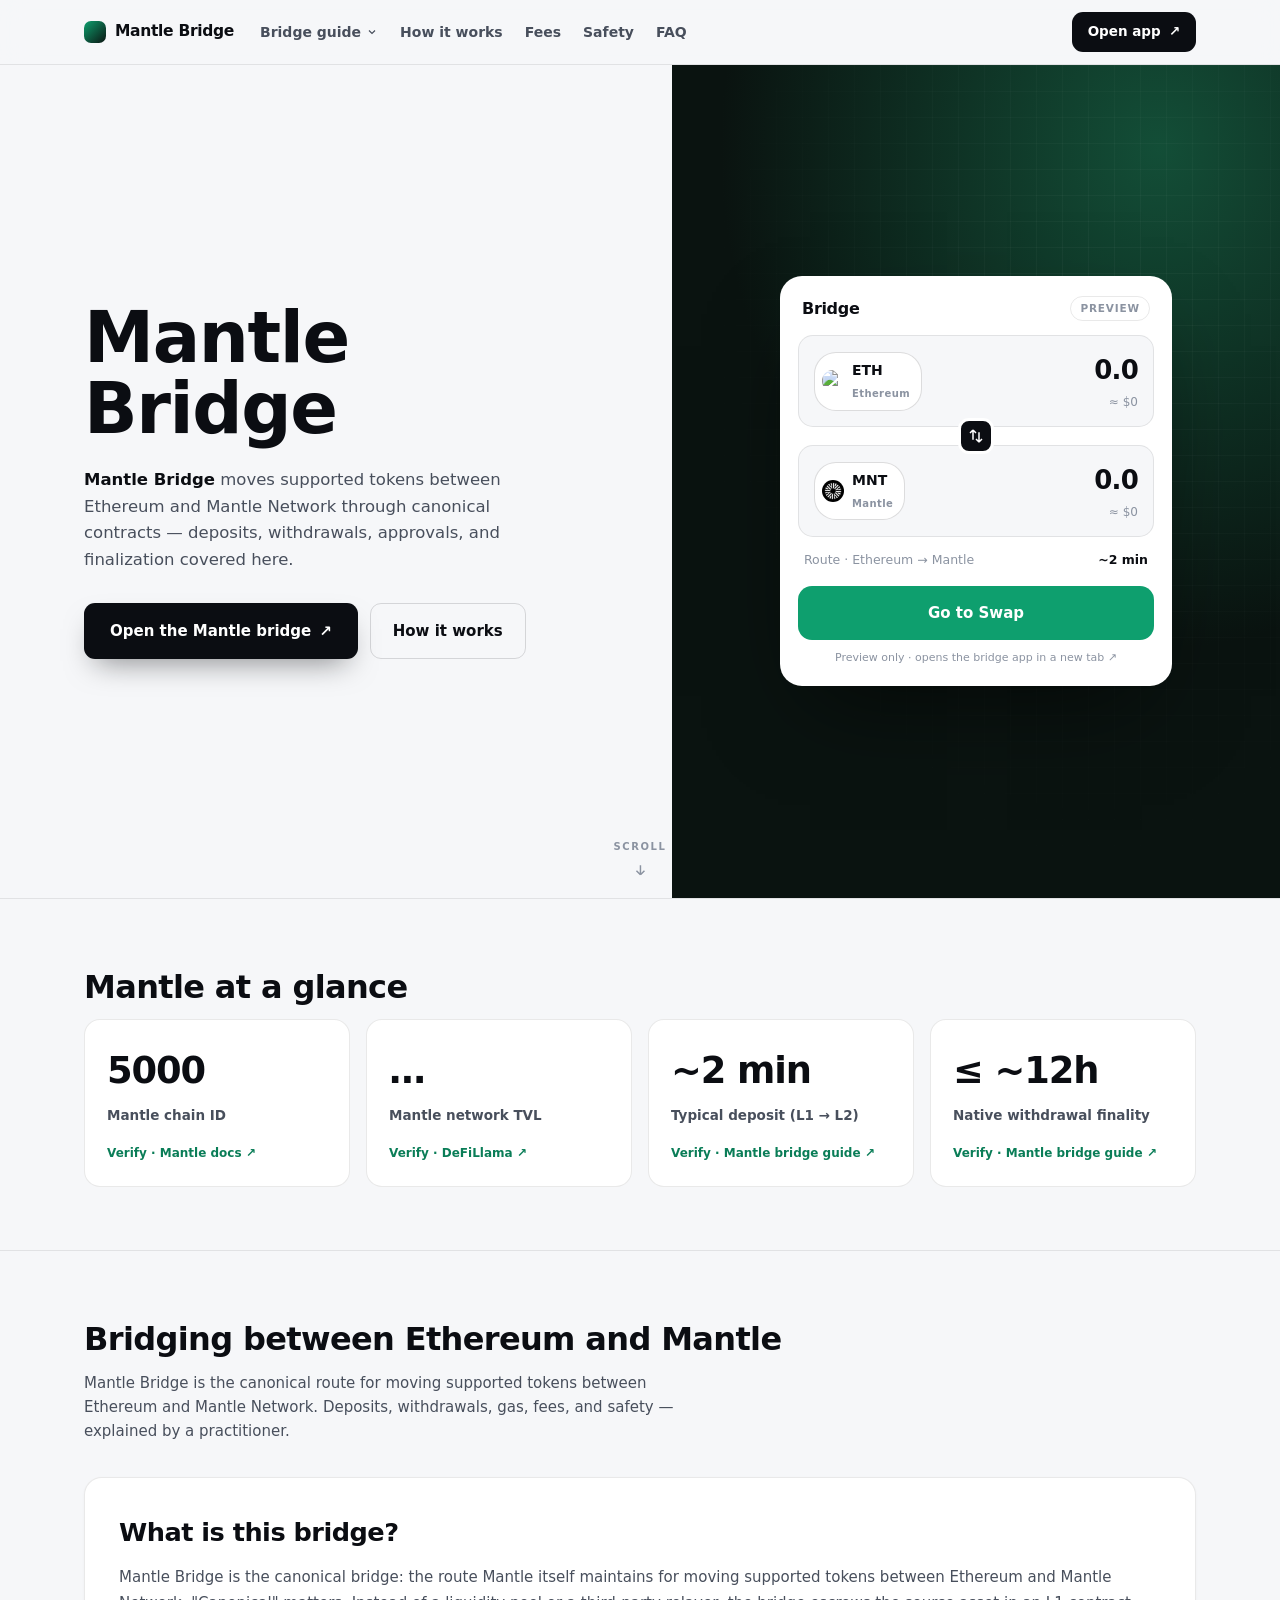
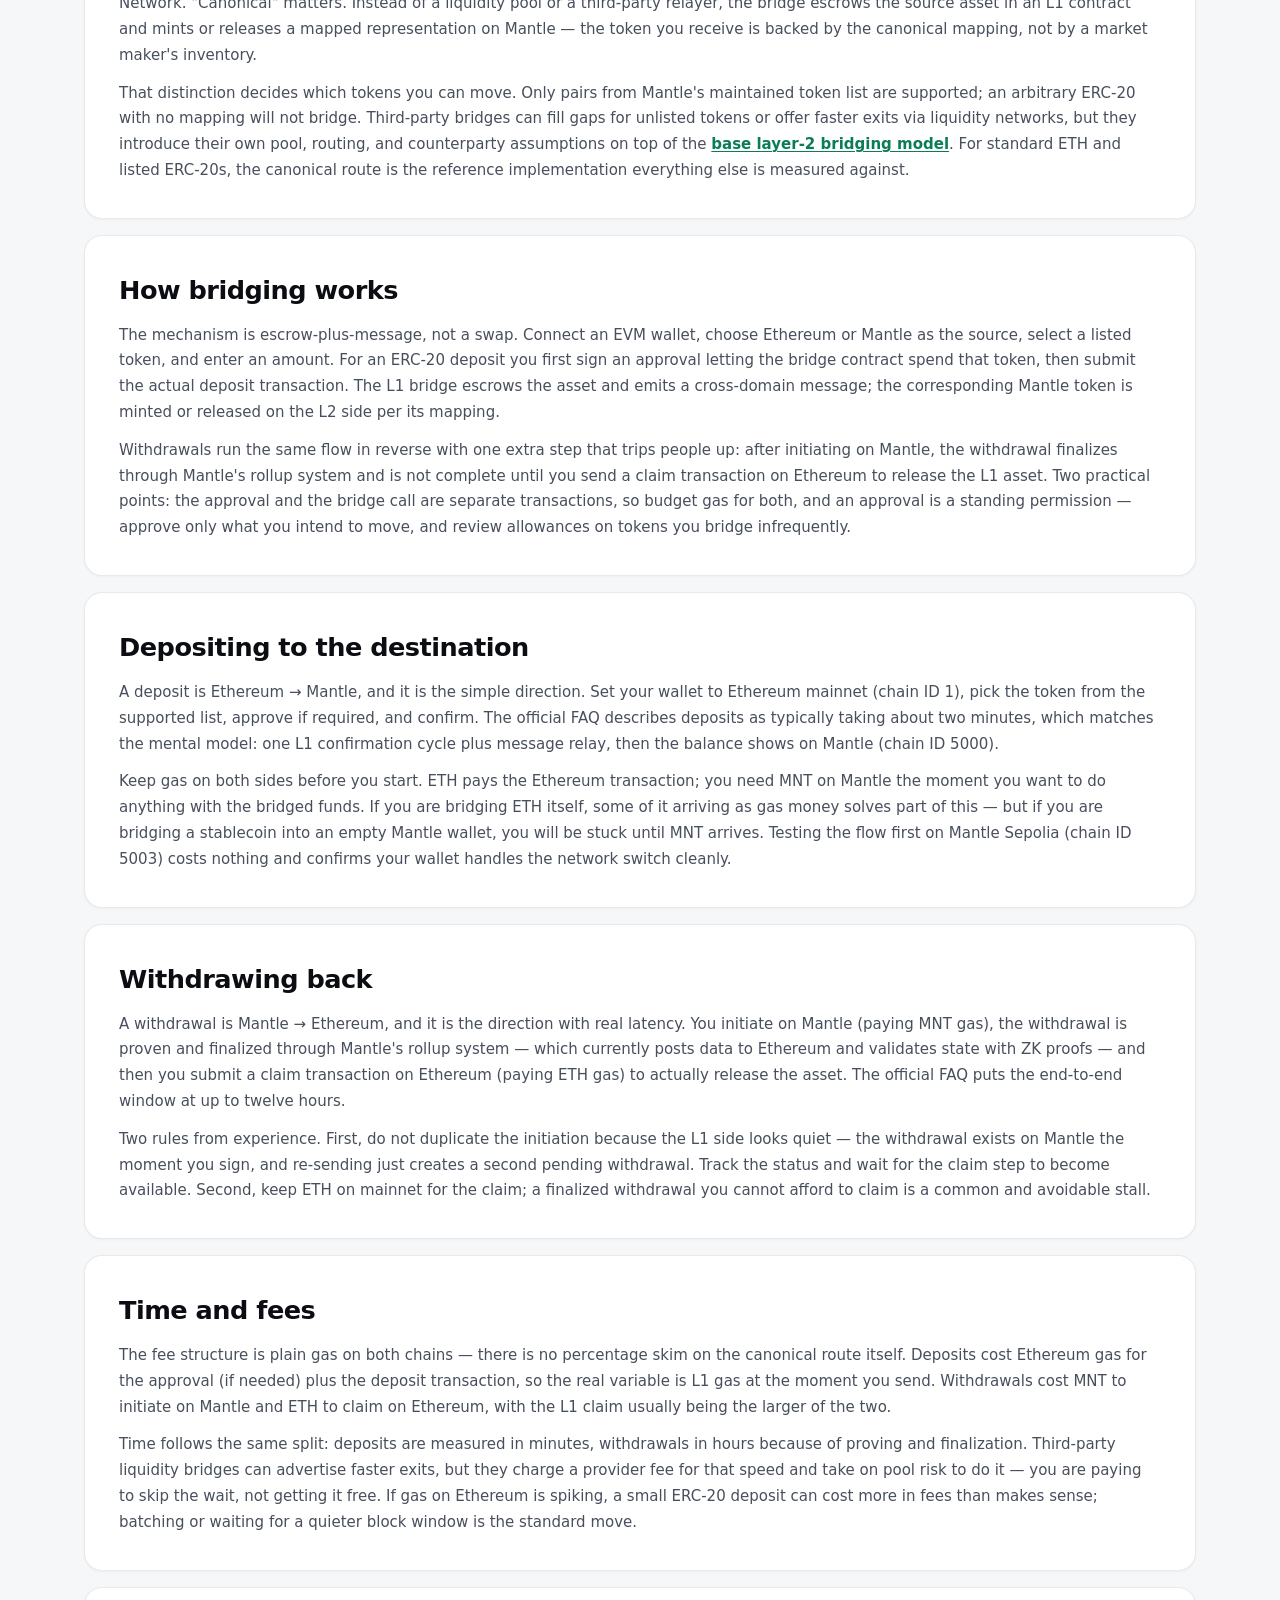
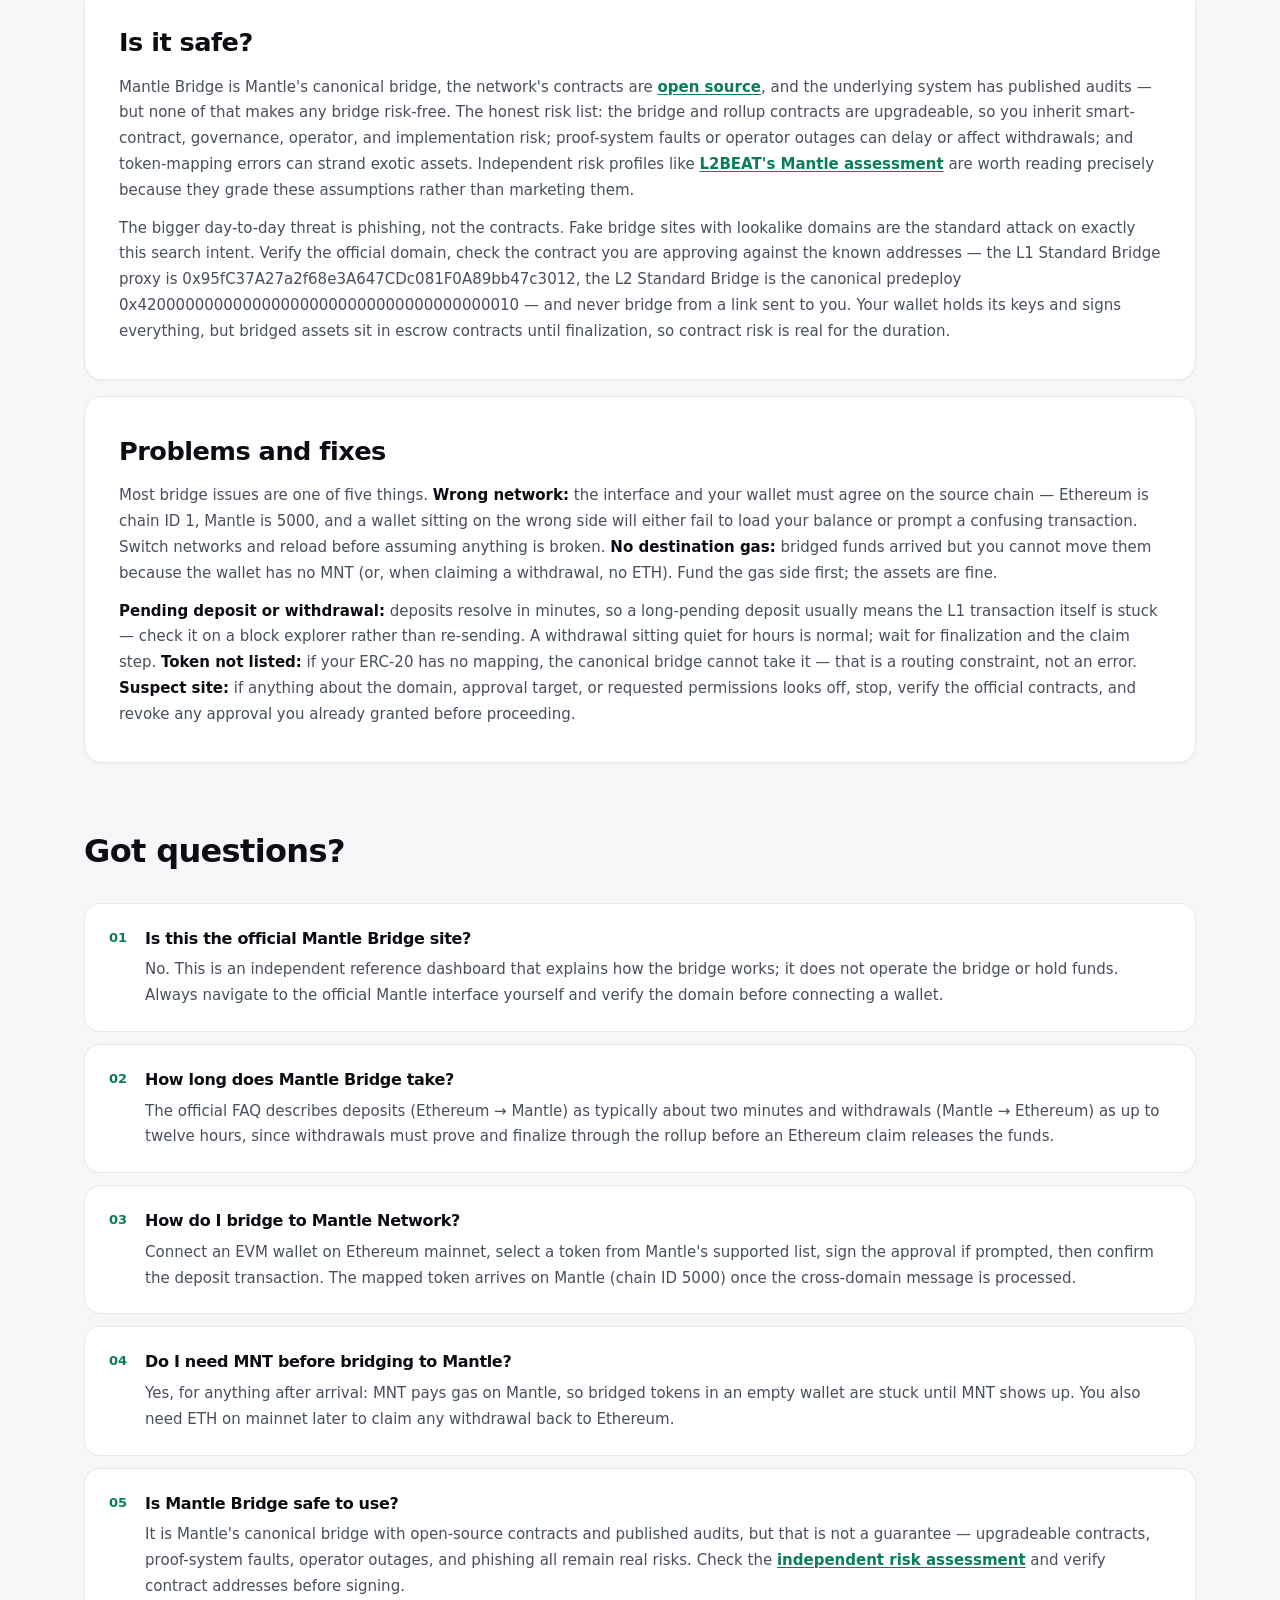
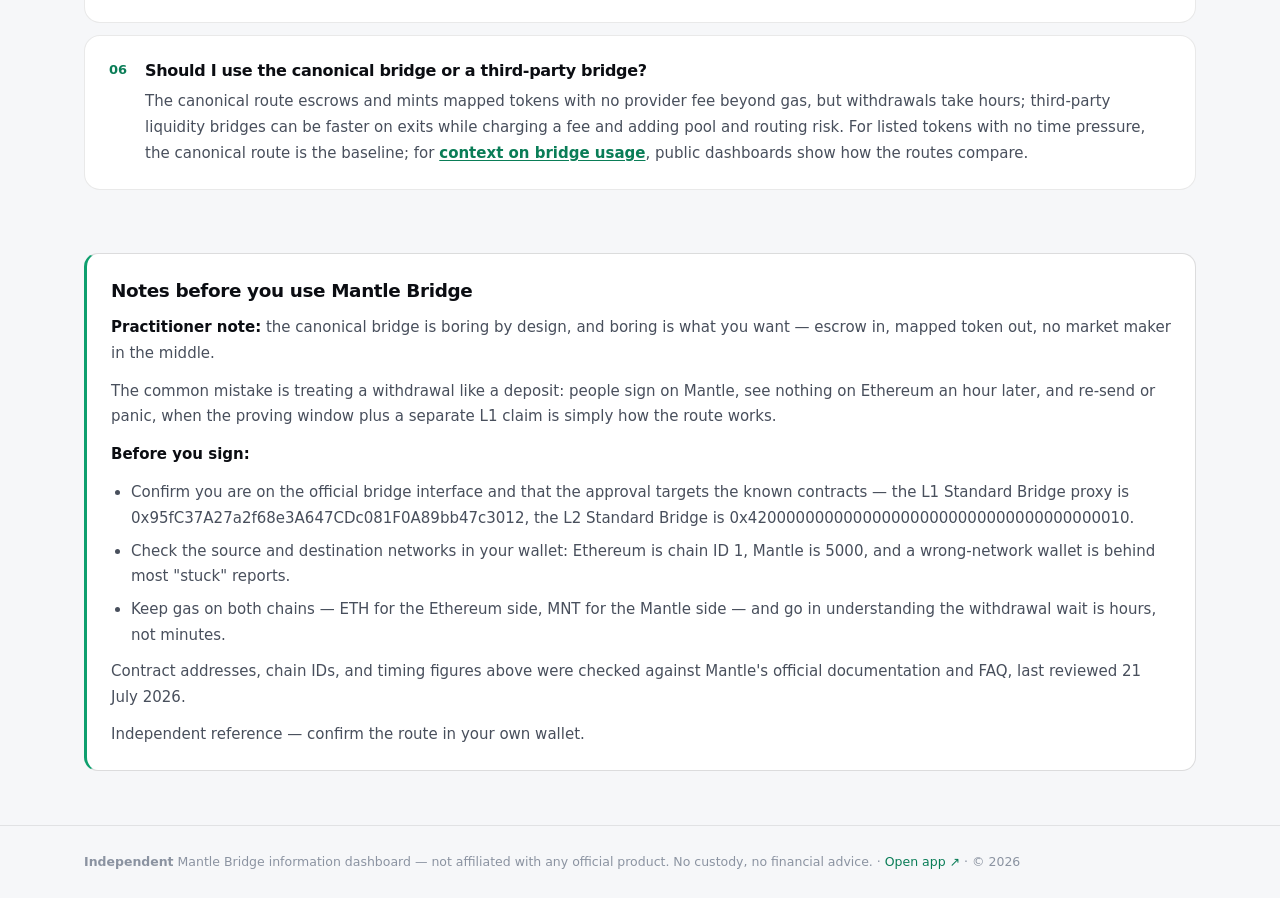
==== index.html @ 7124e83e "Update" ====
<!doctype html>
<html lang="en">
<head>
<meta charset="utf-8">
<meta name="viewport" content="width=device-width, initial-scale=1">
<title>Mantle Bridge — Dashboard</title>
<meta name="description" content="Mantle Bridge is the canonical route for moving supported tokens between Ethereum and Mantle Network. Deposits, withdrawals, gas, fees, and safety — explained by a practitioner.">
<meta name="robots" content="index,follow,max-image-preview:large">
<link rel="canonical" href="https://mantlebridge.github.io/">
<link rel="icon" type="image/png" href="favicon.png">
<meta name="theme-color" content="#f6f7f9">
<meta property="og:type" content="website">
<meta property="og:url" content="https://mantlebridge.github.io/">
<meta property="og:title" content="Mantle Bridge — Dashboard">
<meta property="og:description" content="Mantle Bridge is the canonical route for moving supported tokens between Ethereum and Mantle Network. Deposits, withdrawals, gas, fees, and safety — explained by a practitioner.">
<meta property="og:site_name" content="Mantle Bridge">
<meta property="og:image" content="https://mantlebridge.github.io/og-cover.png">
<meta name="twitter:card" content="summary_large_image">
<meta name="twitter:title" content="Mantle Bridge — Dashboard">
<meta name="twitter:description" content="Mantle Bridge is the canonical route for moving supported tokens between Ethereum and Mantle Network. Deposits, withdrawals, gas, fees, and safety — explained by a practitioner.">
<meta name="twitter:image" content="https://mantlebridge.github.io/og-cover.png">
<link rel="manifest" href="manifest.webmanifest">
<script type="application/ld+json">{"@context": "https://schema.org", "@graph": [{"@type": "WebSite", "@id": "https://mantlebridge.github.io/#website", "url": "https://mantlebridge.github.io/", "name": "Mantle Bridge", "inLanguage": "en"}, {"@type": "SoftwareApplication", "@id": "https://mantlebridge.github.io/#brand", "name": "Mantle bridge", "alternateName": ["Mantle Bridge", "Mantle"], "description": "Cross-chain bridge routes for moving assets to and from Mantle, via native or third-party bridges.", "sameAs": ["https://docs.mantle.xyz/network", "https://ethereum.org/layer-2/learn/", "https://github.com/mantlenetworkio/mantle", "https://www.coingecko.com/en/coins/mantle", "https://docs.mantle.xyz/network/for-developers/quick-access"], "applicationCategory": "FinanceApplication", "operatingSystem": "Web"}, {"@type": "WebPage", "@id": "https://mantlebridge.github.io/#webpage", "url": "https://mantlebridge.github.io/", "name": "Mantle Bridge — Dashboard", "description": "Mantle Bridge is the canonical route for moving supported tokens between Ethereum and Mantle Network. Deposits, withdrawals, gas, fees, and safety — explained by a practitioner.", "isPartOf": {"@id": "https://mantlebridge.github.io/#website"}, "about": {"@id": "https://mantlebridge.github.io/#brand"}, "mainEntity": {"@id": "https://mantlebridge.github.io/#brand"}, "inLanguage": "en", "dateModified": "2026-07-22"}, {"@type": "FAQPage", "@id": "https://mantlebridge.github.io/#faq", "mainEntity": [{"@type": "Question", "name": "Is this the official Mantle Bridge site?", "acceptedAnswer": {"@type": "Answer", "text": "No. This is an independent reference dashboard that explains how the bridge works; it does not operate the bridge or hold funds. Always navigate to the official Mantle interface yourself and verify the domain before connecting a wallet."}}, {"@type": "Question", "name": "How long does Mantle Bridge take?", "acceptedAnswer": {"@type": "Answer", "text": "The official FAQ describes deposits (Ethereum → Mantle) as typically about two minutes and withdrawals (Mantle → Ethereum) as up to twelve hours, since withdrawals must prove and finalize through the rollup before an Ethereum claim releases the funds."}}, {"@type": "Question", "name": "How do I bridge to Mantle Network?", "acceptedAnswer": {"@type": "Answer", "text": "Connect an EVM wallet on Ethereum mainnet, select a token from Mantle's supported list, sign the approval if prompted, then confirm the deposit transaction. The mapped token arrives on Mantle (chain ID 5000) once the cross-domain message is processed."}}, {"@type": "Question", "name": "Do I need MNT before bridging to Mantle?", "acceptedAnswer": {"@type": "Answer", "text": "Yes, for anything after arrival: MNT pays gas on Mantle, so bridged tokens in an empty wallet are stuck until MNT shows up. You also need ETH on mainnet later to claim any withdrawal back to Ethereum."}}, {"@type": "Question", "name": "Is Mantle Bridge safe to use?", "acceptedAnswer": {"@type": "Answer", "text": "It is Mantle's canonical bridge with open-source contracts and published audits, but that is not a guarantee — upgradeable contracts, proof-system faults, operator outages, and phishing all remain real risks. Check the independent risk assessment and verify contract addresses before signing."}}, {"@type": "Question", "name": "Should I use the canonical bridge or a third-party bridge?", "acceptedAnswer": {"@type": "Answer", "text": "The canonical route escrows and mints mapped tokens with no provider fee beyond gas, but withdrawals take hours; third-party liquidity bridges can be faster on exits while charging a fee and adding pool and routing risk. For listed tokens with no time pressure, the canonical route is the baseline; for context on bridge usage, public dashboards show how the routes compare."}}]}]}</script>
<style>
:root{--bg:#f6f7f9;--surface:#fff;--ink:#0b0d12;--text:#484f5c;--muted:#8b93a1;--line:rgba(11,13,18,.09);--line2:rgba(11,13,18,.14);--acc:#0e9f6e;--acc-ink:#0a7d57;--r:14px;--ease:cubic-bezier(.22,.7,.24,1);--font:'Inter',ui-sans-serif,system-ui,-apple-system,'Segoe UI',Roboto,sans-serif}
*{box-sizing:border-box}
html{scroll-behavior:smooth}
body{margin:0;background:var(--bg);color:var(--text);font-family:var(--font);font-size:15px;line-height:1.6;-webkit-font-smoothing:antialiased}
a{color:inherit}
.wrap{max-width:1160px;margin:0 auto;padding:0 24px}
h1,h2,h3{color:var(--ink);letter-spacing:-.02em;margin:0}
/* nav */
.nav{position:sticky;top:0;z-index:50;background:rgba(246,247,249,.82);backdrop-filter:blur(12px);border-bottom:1px solid var(--line)}
.nav-in{max-width:1160px;margin:0 auto;padding:12px 24px;display:flex;align-items:center;gap:26px}
.brand{display:flex;align-items:center;gap:9px;font-weight:800;color:var(--ink);text-decoration:none;letter-spacing:-.02em;font-size:15.5px}
.brand .dot{width:22px;height:22px;border-radius:7px;background:linear-gradient(135deg,#0e9f6e,#0b1512);display:inline-block}
.nav-mid{display:flex;align-items:center;gap:22px;font-size:14px;font-weight:600;color:var(--text)}
.nav-mid a{text-decoration:none}.nav-mid a:hover{color:var(--ink)}
.hasmenu{position:relative;cursor:default}
.hasmenu>span{display:inline-flex;align-items:center;gap:5px}
.hasmenu>span:hover{color:var(--ink)}
.menu{position:absolute;top:calc(100% + 14px);left:-16px;min-width:300px;background:var(--surface);border:1px solid var(--line);border-radius:16px;box-shadow:0 24px 60px -20px rgba(11,13,18,.22);padding:10px;opacity:0;visibility:hidden;transform:translateY(6px);transition:.2s var(--ease);display:grid}
.hasmenu:hover .menu{opacity:1;visibility:visible;transform:none}
.menu:before{content:"On this page";display:block;font-size:11px;font-weight:800;letter-spacing:.12em;text-transform:uppercase;color:var(--muted);padding:8px 12px 6px}
.menu a{padding:9px 12px;border-radius:9px;text-decoration:none;font-size:13.5px;font-weight:600;color:var(--text)}
.menu a:hover{background:var(--bg);color:var(--acc-ink)}
.nav-r{margin-left:auto;display:flex;align-items:center;gap:18px}
.sigs{display:flex;gap:16px}
.sig{display:flex;flex-direction:column;line-height:1.1;text-decoration:none;font-variant-numeric:tabular-nums}
.sig span{font-size:10px;font-weight:700;letter-spacing:.08em;color:var(--muted);text-transform:uppercase}
.sig b{font-size:13px;font-weight:700;color:var(--ink)}
.btn{display:inline-flex;align-items:center;gap:8px;font-weight:700;text-decoration:none;border-radius:11px;transition:.18s var(--ease)}
.btn-nav{padding:9px 16px;background:var(--ink);color:#fff;font-size:13.5px}
.btn-nav:hover{transform:translateY(-1px)}
/* hero */
.hero{display:grid;grid-template-columns:1.05fr .95fr;gap:0;align-items:stretch;border-bottom:1px solid var(--line);min-height:calc(100svh - 66px);position:relative}
.hero-l{padding:clamp(40px,7vh,86px) clamp(24px,4vw,64px) clamp(40px,7vh,86px) max(24px,calc((100vw - 1160px)/2 + 24px));display:flex;flex-direction:column;justify-content:center}
.eyebrow{font-size:12px;font-weight:800;letter-spacing:.14em;text-transform:uppercase;color:var(--acc-ink);margin:0 0 18px}
.hero-l h1{font-size:clamp(2.7rem,6vw,4.4rem);line-height:1.01;font-weight:850;margin:0}
.lead{margin:22px 0 0;max-width:46ch;font-size:16.5px;color:var(--text)}
.lead b,.lead strong{color:var(--ink);font-weight:700}
.cta-row{display:flex;flex-wrap:wrap;gap:12px;margin:30px 0 0}
.btn-primary{padding:15px 26px;background:var(--ink);color:#fff;font-size:15px;box-shadow:0 14px 30px -12px rgba(11,13,18,.5)}
.btn-primary:hover{transform:translateY(-2px)}
.btn-primary .go{transition:transform .18s var(--ease)}.btn-primary:hover .go{transform:translate(2px,-2px)}
.btn-ghost{padding:15px 22px;background:transparent;color:var(--ink);border:1px solid var(--line2)}
.btn-ghost:hover{background:#fff;border-color:var(--ink)}
.trust{margin:24px 0 0;font-size:12.5px;color:var(--muted);display:flex;gap:8px;flex-wrap:wrap;align-items:center}
.trust a{color:var(--acc-ink);text-decoration:none;font-weight:600}
.trust .d{width:3px;height:3px;border-radius:50%;background:var(--muted);display:inline-block}
.hero-r{position:relative;background:radial-gradient(120% 100% at 80% 10%,#134e37,#0a1310 60%);display:flex;align-items:center;justify-content:center;padding:clamp(28px,5vh,60px) clamp(20px,3vw,48px) clamp(28px,5vh,60px) clamp(20px,3vw,48px);overflow:hidden}
.hero-r:before{content:"";position:absolute;inset:0;background-image:linear-gradient(rgba(255,255,255,.04) 1px,transparent 1px),linear-gradient(90deg,rgba(255,255,255,.04) 1px,transparent 1px);background-size:26px 26px;mask:radial-gradient(70% 70% at 70% 30%,#000,transparent)}
.widget{position:relative;width:100%;max-width:392px;background:var(--surface);border-radius:22px;box-shadow:0 40px 90px -30px rgba(0,0,0,.6);padding:18px}
.w-head{display:flex;align-items:center;justify-content:space-between;margin:2px 4px 14px}
.w-head b{color:var(--ink);font-size:16px;font-weight:800;letter-spacing:-.02em}
.w-tag{font-size:10.5px;font-weight:700;letter-spacing:.08em;text-transform:uppercase;color:var(--muted);border:1px solid var(--line);border-radius:20px;padding:3px 9px}
.leg{background:var(--bg);border:1px solid var(--line);border-radius:15px;padding:14px 15px;display:flex;align-items:center;justify-content:space-between;gap:10px}
.leg .amt{font-size:26px;font-weight:800;color:var(--ink);letter-spacing:-.03em}
.leg .sub{font-size:12px;color:var(--muted);margin-top:1px}
.tok{display:inline-flex;align-items:center;gap:8px;background:var(--surface);border:1px solid var(--line2);border-radius:22px;padding:6px 11px 6px 7px;font-weight:800;color:var(--ink);font-size:14px}
.tok img{width:22px;height:22px;border-radius:50%}
.tok .net{font-size:10px;font-weight:700;color:var(--muted);letter-spacing:.04em}
.swapbtn{display:flex;justify-content:center;margin:-9px 0;position:relative;z-index:2}
.swapbtn i{width:36px;height:36px;border-radius:11px;background:var(--ink);color:#fff;display:grid;place-items:center;border:3px solid var(--surface)}
.w-route{display:flex;justify-content:space-between;font-size:12.5px;color:var(--muted);padding:13px 6px 4px}
.w-route b{color:var(--ink);font-weight:700}
.w-cta{display:block;text-align:center;margin:12px 0 2px;padding:15px;border-radius:14px;background:var(--acc);color:#fff;font-weight:800;font-size:15px;text-decoration:none;transition:.18s var(--ease);border:0;cursor:pointer;font-family:inherit}
.w-cta:hover{filter:brightness(1.05);transform:translateY(-1px)}
.w-note{text-align:center;font-size:11px;color:var(--muted);margin:9px 0 2px}
/* numbers */
.numbers{padding:clamp(44px,7vh,80px) 0;border-bottom:1px solid var(--line)}
.sec-eyebrow{font-size:12px;font-weight:800;letter-spacing:.14em;text-transform:uppercase;color:var(--acc-ink);margin:0 0 8px}
.sec-h{font-size:clamp(1.5rem,3.2vw,2rem);font-weight:800;margin:0 0 6px}
.sec-sub{color:var(--text);margin:0 0 30px;max-width:60ch}
.stat-grid{display:grid;grid-template-columns:repeat(4,1fr);gap:16px}
.stat{background:var(--surface);border:1px solid var(--line);border-radius:16px;padding:22px}
.stat-n{font-size:clamp(1.7rem,3vw,2.3rem);font-weight:850;color:var(--ink);letter-spacing:-.03em;font-variant-numeric:tabular-nums}
.stat-l{margin:4px 0 14px;font-size:13.5px;color:var(--text);font-weight:600}
.stat-v{font-size:12px;font-weight:700;color:var(--acc-ink);text-decoration:none}
.stat-v:hover{text-decoration:underline}
/* content */
.content{padding:clamp(44px,7vh,80px) 0}
.content .lede{max-width:64ch;margin:0 0 34px}
.blocks{display:grid;gap:16px}
.block{background:var(--surface);border:1px solid var(--line);border-radius:18px;padding:clamp(22px,3vw,34px);box-shadow:0 1px 3px rgba(11,13,18,.04)}
.block h2{font-size:clamp(1.25rem,2.6vw,1.6rem);font-weight:800;margin:0 0 12px}
.prose{color:var(--text);font-size:15px;line-height:1.72}
.prose p{margin:0 0 12px}.prose p:last-child{margin-bottom:0}
.prose ul{margin:10px 0;padding-left:20px}.prose li{margin-bottom:7px}
.prose strong{color:var(--ink);font-weight:700}
.prose a{color:var(--acc-ink);text-decoration:underline;text-decoration-thickness:1px;text-underline-offset:2px;font-weight:600}
.prose code{background:var(--bg);border:1px solid var(--line);border-radius:6px;padding:1px 6px;font-size:.9em;font-family:ui-monospace,Menlo,Consolas,monospace}
/* faq */
.faq{padding:0 0 clamp(44px,7vh,80px)}
.faq-list{display:grid;gap:12px;margin:26px 0 0}
.qa{background:var(--surface);border:1px solid var(--line);border-radius:16px;padding:22px 24px;display:flex;gap:18px}
.qn{font-size:13px;font-weight:800;color:var(--acc-ink);font-variant-numeric:tabular-nums;padding-top:2px}
.qa h3{font-size:16px;font-weight:800;margin:0 0 6px}
/* disclosure */
.disc{margin:0 0 clamp(40px,6vh,70px);padding:22px 24px;border:1px solid var(--line2);border-left:3px solid var(--acc);border-radius:14px;background:var(--surface)}
.disc h2{font-size:1.15rem;font-weight:800;margin:0 0 10px}
.disc .prose strong{color:var(--ink)}
footer{border-top:1px solid var(--line);padding:26px 0;font-size:12.5px;color:var(--muted)}
footer a{color:var(--acc-ink);text-decoration:none}
.reveal{opacity:0;transform:translateY(16px);transition:opacity .6s var(--ease),transform .6s var(--ease)}
.reveal.in{opacity:1;transform:none}
.sr-only{position:absolute;width:1px;height:1px;padding:0;margin:-1px;overflow:hidden;clip:rect(0,0,0,0);border:0}
/* scroll cue */
.scrollcue{position:absolute;left:50%;bottom:20px;transform:translateX(-50%);display:flex;flex-direction:column;align-items:center;gap:7px;font-size:10px;font-weight:800;letter-spacing:.16em;text-transform:uppercase;color:var(--muted);text-decoration:none;z-index:4;transition:color .18s var(--ease)}
.scrollcue:hover{color:var(--ink)}
.scrollcue svg{animation:bob 1.9s var(--ease) infinite}
@keyframes bob{0%,100%{transform:translateY(0)}50%{transform:translateY(5px)}}
/* modal */
.mroot{position:fixed;inset:0;z-index:200;display:grid;place-items:center;padding:20px}
.mroot[hidden]{display:none}
.mbg{position:absolute;inset:0;background:rgba(11,13,18,.44);backdrop-filter:blur(6px);-webkit-backdrop-filter:blur(6px);opacity:0;transition:opacity .22s var(--ease)}
.mcard{position:relative;width:100%;max-width:392px;background:var(--surface);border:1px solid var(--line);border-radius:22px;box-shadow:0 50px 110px -30px rgba(0,0,0,.55);padding:22px;opacity:0;transform:translateY(10px) scale(.985);transition:opacity .24s var(--ease),transform .24s var(--ease)}
.mroot.in .mbg{opacity:1}
.mroot.in .mcard{opacity:1;transform:none}
.mtop{display:flex;align-items:center;justify-content:space-between;margin:0 0 18px}
.mbrand{display:flex;align-items:center;gap:9px;font-weight:800;color:var(--ink);font-size:14.5px;letter-spacing:-.02em}
.mbrand .dot{width:20px;height:20px;border-radius:6px;background:linear-gradient(135deg,#0e9f6e,#0b1512);display:inline-block}
.mx{width:30px;height:30px;border-radius:9px;border:1px solid var(--line);background:var(--bg);color:var(--muted);display:grid;place-items:center;cursor:pointer;transition:.16s var(--ease)}
.mx:hover{color:var(--ink);border-color:var(--line2)}
.mroute{display:flex;align-items:center;justify-content:center;gap:16px;background:var(--bg);border:1px solid var(--line);border-radius:16px;padding:18px 16px;margin:0 0 16px}
.mchip{display:flex;flex-direction:column;align-items:center;gap:6px}
.mchip img{width:34px;height:34px;border-radius:50%}
.mchip b{font-size:14px;font-weight:800;color:var(--ink);letter-spacing:-.01em}
.mchip span{font-size:11px;color:var(--muted);font-weight:600}
.marrow{color:var(--muted);display:grid;place-items:center}
.mbar{height:4px;border-radius:3px;background:var(--line);overflow:hidden;margin:0 0 12px}
.mbar i{display:block;height:100%;width:0;background:var(--acc);border-radius:3px;transition:width 1.15s var(--ease)}
.mscan{display:flex;align-items:center;gap:10px;font-size:13px;font-weight:600;color:var(--text);padding:0 2px 16px}
.mspin{width:16px;height:16px;border-radius:50%;border:2px solid var(--line2);border-top-color:var(--acc-ink);animation:spin .7s linear infinite;flex:none}
@keyframes spin{to{transform:rotate(360deg)}}
.mcheck{width:16px;height:16px;color:var(--acc-ink);flex:none}
.mscan.done{color:var(--ink)}
.mcta{display:flex;align-items:center;justify-content:center;gap:8px;width:100%;text-align:center;padding:15px;border-radius:14px;background:var(--ink);color:#fff;font-weight:800;font-size:15px;text-decoration:none;transition:.18s var(--ease)}
.mcta:hover{transform:translateY(-1px);box-shadow:0 16px 32px -14px rgba(11,13,18,.6)}
.mnote{text-align:center;font-size:11px;color:var(--muted);margin:12px 2px 0;line-height:1.5}
.mnote a{color:var(--acc-ink);text-decoration:none;font-weight:600}
@media (prefers-reduced-motion:reduce){.scrollcue svg,.mspin{animation:none}.mbar i{transition:none}}
@media (max-width:900px){
 .hero{grid-template-columns:1fr;min-height:0}
 .hero-l{padding:44px 24px 36px}
 .hero-r{padding:0 24px 40px}
 .nav-mid,.sigs{display:none}
 .stat-grid{grid-template-columns:1fr 1fr}
 .scrollcue{display:none}
}
@media (prefers-reduced-motion:reduce){.reveal{opacity:1;transform:none;transition:none}}
</style>
</head>
<body>
<header class="nav"><div class="nav-in">
  <a class="brand" href="./"><span class="dot"></span>Mantle Bridge</a>
  <nav class="nav-mid">
    <div class="hasmenu"><span>Bridge guide <svg width="12" height="12" viewBox="0 0 24 24" fill="none" stroke="currentColor" stroke-width="2.4"><path d="M6 9l6 6 6-6"/></svg></span>
      <div class="menu"><a href="#what">What is this bridge?</a><a href="#how">How bridging works</a><a href="#deposit">Depositing to the destination</a><a href="#withdraw">Withdrawing back</a><a href="#fees">Time and fees</a><a href="#safety">Is it safe?</a><a href="#troubleshoot">Problems and fixes</a></div></div>
    <a href="#how">How it works</a><a href="#fees">Fees</a><a href="#safety">Safety</a><a href="#faq">FAQ</a>
  </nav>
  <div class="nav-r"><div class="sigs"><a class="sig tick" href="https://coinmarketcap.com/currencies/mantle/" target="_blank" rel="noopener noreferrer"><span>MNT</span><b id="sig-mnt">…</b></a><a class="sig tick" href="https://www.coingecko.com/en/coins/ethereum" target="_blank" rel="noopener noreferrer"><span>ETH</span><b id="sig-eth">…</b></a></div>
    <a class="btn btn-nav" href="dashboard/" target="_blank" rel="noopener noreferrer">Open app <span aria-hidden="true">↗</span></a></div>
</div></header>

<main>
<section class="hero">
  <div class="hero-l">
    <h1>Mantle Bridge</h1>
    <p class="lead"><strong>Mantle Bridge</strong> moves supported tokens between Ethereum and Mantle Network through canonical contracts — deposits, withdrawals, approvals, and finalization covered here.</p>
    <div class="cta-row">
      <a class="btn btn-primary" href="dashboard/" data-open-modal target="_blank" rel="noopener noreferrer">Open the Mantle bridge <span class="go" aria-hidden="true">↗</span></a>
      <a class="btn btn-ghost" href="#how">How it works</a>
    </div>
  </div>
  <div class="hero-r">
    <div class="widget">
      <div class="w-head"><b>Bridge</b><span class="w-tag">Preview</span></div>
      <div class="leg"><span class="tok"><img src="eth.png" alt="ETH" width="22" height="22"><span>ETH<br><span class="net">Ethereum</span></span></span><span style="text-align:right"><div class="amt">0.0</div><div class="sub">≈ $0</div></span></div>
      <div class="swapbtn"><i><svg width="18" height="18" viewBox="0 0 24 24" fill="none" stroke="currentColor" stroke-width="2"><path d="M8 4v13M8 4L4 8M8 4l4 4M16 20V7M16 20l-4-4M16 20l4-4"/></svg></i></div>
      <div class="leg"><span class="tok"><img src="mnt.png" alt="MNT" width="22" height="22"><span>MNT<br><span class="net">Mantle</span></span></span><span style="text-align:right"><div class="amt">0.0</div><div class="sub">≈ $0</div></span></div>
      <div class="w-route"><span>Route · Ethereum → Mantle</span><b>~2 min</b></div>
      <a class="w-cta" href="dashboard/" data-open-modal target="_blank" rel="noopener noreferrer">Go to Swap</a>
      <p class="w-note">Preview only · opens the bridge app in a new tab ↗</p>
    </div>
  </div>
  <a class="scrollcue" href="#numbers" aria-label="Scroll to learn more">
    <span>Scroll</span>
    <svg width="16" height="16" viewBox="0 0 24 24" fill="none" stroke="currentColor" stroke-width="2.2"><path d="M12 5v14M12 19l-6-6M12 19l6-6"/></svg>
  </a>
</section>

<section class="numbers" id="numbers"><div class="wrap">
  <h2 class="sec-h">Mantle at a glance</h2>
  <div class="stat-grid"><div class="stat"><div class="stat-n">5000</div><div class="stat-l">Mantle chain&nbsp;ID</div><a class="stat-v" href="https://docs.mantle.xyz/network/for-users/getting-started/what-is-mantle-network" target="_blank" rel="noopener noreferrer">Verify · Mantle docs <span aria-hidden="true">↗</span></a></div><div class="stat"><div class="stat-n"><b id="num-tvl">…</b></div><div class="stat-l">Mantle network TVL</div><a class="stat-v" href="https://defillama.com/chain/Mantle" target="_blank" rel="noopener noreferrer">Verify · DeFiLlama <span aria-hidden="true">↗</span></a></div><div class="stat"><div class="stat-n">~2 min</div><div class="stat-l">Typical deposit (L1&nbsp;→&nbsp;L2)</div><a class="stat-v" href="https://docs.mantle.xyz/network/for-users/how-to-guides/bridge-tokens" target="_blank" rel="noopener noreferrer">Verify · Mantle bridge guide <span aria-hidden="true">↗</span></a></div><div class="stat"><div class="stat-n">≤ ~12h</div><div class="stat-l">Native withdrawal finality</div><a class="stat-v" href="https://docs.mantle.xyz/network/for-users/how-to-guides/bridge-tokens" target="_blank" rel="noopener noreferrer">Verify · Mantle bridge guide <span aria-hidden="true">↗</span></a></div></div>
</div></section>

<section class="content"><div class="wrap">
  <h2 class="sec-h">Bridging between Ethereum and Mantle</h2>
  <p class="content-lede lede">Mantle Bridge is the canonical route for moving supported tokens between Ethereum and Mantle Network. Deposits, withdrawals, gas, fees, and safety — explained by a practitioner.</p>
  <div class="blocks"><article class="block reveal" id="what">
<h2>What is this bridge?</h2>
<div class="prose"><p>Mantle Bridge is the canonical bridge: the route Mantle itself maintains for moving supported tokens between Ethereum and Mantle Network. "Canonical" matters. Instead of a liquidity pool or a third-party relayer, the bridge escrows the source asset in an L1 contract and mints or releases a mapped representation on Mantle — the token you receive is backed by the canonical mapping, not by a market maker's inventory.</p><p>That distinction decides which tokens you can move. Only pairs from Mantle's maintained token list are supported; an arbitrary ERC-20 with no mapping will not bridge. Third-party bridges can fill gaps for unlisted tokens or offer faster exits via liquidity networks, but they introduce their own pool, routing, and counterparty assumptions on top of the <a href="https://ethereum.org/layer-2/learn/">base layer-2 bridging model</a>. For standard ETH and listed ERC-20s, the canonical route is the reference implementation everything else is measured against.</p></div>
</article>
<article class="block reveal" id="how">
<h2>How bridging works</h2>
<div class="prose"><p>The mechanism is escrow-plus-message, not a swap. Connect an EVM wallet, choose Ethereum or Mantle as the source, select a listed token, and enter an amount. For an ERC-20 deposit you first sign an approval letting the bridge contract spend that token, then submit the actual deposit transaction. The L1 bridge escrows the asset and emits a cross-domain message; the corresponding Mantle token is minted or released on the L2 side per its mapping.</p><p>Withdrawals run the same flow in reverse with one extra step that trips people up: after initiating on Mantle, the withdrawal finalizes through Mantle's rollup system and is not complete until you send a claim transaction on Ethereum to release the L1 asset. Two practical points: the approval and the bridge call are separate transactions, so budget gas for both, and an approval is a standing permission — approve only what you intend to move, and review allowances on tokens you bridge infrequently.</p></div>
</article>
<article class="block reveal" id="deposit">
<h2>Depositing to the destination</h2>
<div class="prose"><p>A deposit is Ethereum → Mantle, and it is the simple direction. Set your wallet to Ethereum mainnet (chain ID 1), pick the token from the supported list, approve if required, and confirm. The official FAQ describes deposits as typically taking about two minutes, which matches the mental model: one L1 confirmation cycle plus message relay, then the balance shows on Mantle (chain ID 5000).</p><p>Keep gas on both sides before you start. ETH pays the Ethereum transaction; you need MNT on Mantle the moment you want to do anything with the bridged funds. If you are bridging ETH itself, some of it arriving as gas money solves part of this — but if you are bridging a stablecoin into an empty Mantle wallet, you will be stuck until MNT arrives. Testing the flow first on Mantle Sepolia (chain ID 5003) costs nothing and confirms your wallet handles the network switch cleanly.</p></div>
</article>
<article class="block reveal" id="withdraw">
<h2>Withdrawing back</h2>
<div class="prose"><p>A withdrawal is Mantle → Ethereum, and it is the direction with real latency. You initiate on Mantle (paying MNT gas), the withdrawal is proven and finalized through Mantle's rollup system — which currently posts data to Ethereum and validates state with ZK proofs — and then you submit a claim transaction on Ethereum (paying ETH gas) to actually release the asset. The official FAQ puts the end-to-end window at up to twelve hours.</p><p>Two rules from experience. First, do not duplicate the initiation because the L1 side looks quiet — the withdrawal exists on Mantle the moment you sign, and re-sending just creates a second pending withdrawal. Track the status and wait for the claim step to become available. Second, keep ETH on mainnet for the claim; a finalized withdrawal you cannot afford to claim is a common and avoidable stall.</p></div>
</article>
<article class="block reveal" id="fees">
<h2>Time and fees</h2>
<div class="prose"><p>The fee structure is plain gas on both chains — there is no percentage skim on the canonical route itself. Deposits cost Ethereum gas for the approval (if needed) plus the deposit transaction, so the real variable is L1 gas at the moment you send. Withdrawals cost MNT to initiate on Mantle and ETH to claim on Ethereum, with the L1 claim usually being the larger of the two.</p><p>Time follows the same split: deposits are measured in minutes, withdrawals in hours because of proving and finalization. Third-party liquidity bridges can advertise faster exits, but they charge a provider fee for that speed and take on pool risk to do it — you are paying to skip the wait, not getting it free. If gas on Ethereum is spiking, a small ERC-20 deposit can cost more in fees than makes sense; batching or waiting for a quieter block window is the standard move.</p></div>
</article>
<article class="block reveal" id="safety">
<h2>Is it safe?</h2>
<div class="prose"><p>Mantle Bridge is Mantle's canonical bridge, the network's contracts are <a href="https://github.com/mantlenetworkio/mantle">open source</a>, and the underlying system has published audits — but none of that makes any bridge risk-free. The honest risk list: the bridge and rollup contracts are upgradeable, so you inherit smart-contract, governance, operator, and implementation risk; proof-system faults or operator outages can delay or affect withdrawals; and token-mapping errors can strand exotic assets. Independent risk profiles like <a href="https://l2beat.com/scaling/projects/mantle">L2BEAT's Mantle assessment</a> are worth reading precisely because they grade these assumptions rather than marketing them.</p><p>The bigger day-to-day threat is phishing, not the contracts. Fake bridge sites with lookalike domains are the standard attack on exactly this search intent. Verify the official domain, check the contract you are approving against the known addresses — the L1 Standard Bridge proxy is 0x95fC37A27a2f68e3A647CDc081F0A89bb47c3012, the L2 Standard Bridge is the canonical predeploy 0x4200000000000000000000000000000000000010 — and never bridge from a link sent to you. Your wallet holds its keys and signs everything, but bridged assets sit in escrow contracts until finalization, so contract risk is real for the duration.</p></div>
</article>
<article class="block reveal" id="troubleshoot">
<h2>Problems and fixes</h2>
<div class="prose"><p>Most bridge issues are one of five things. <strong>Wrong network:</strong> the interface and your wallet must agree on the source chain — Ethereum is chain ID 1, Mantle is 5000, and a wallet sitting on the wrong side will either fail to load your balance or prompt a confusing transaction. Switch networks and reload before assuming anything is broken. <strong>No destination gas:</strong> bridged funds arrived but you cannot move them because the wallet has no MNT (or, when claiming a withdrawal, no ETH). Fund the gas side first; the assets are fine.</p><p><strong>Pending deposit or withdrawal:</strong> deposits resolve in minutes, so a long-pending deposit usually means the L1 transaction itself is stuck — check it on a block explorer rather than re-sending. A withdrawal sitting quiet for hours is normal; wait for finalization and the claim step. <strong>Token not listed:</strong> if your ERC-20 has no mapping, the canonical bridge cannot take it — that is a routing constraint, not an error. <strong>Suspect site:</strong> if anything about the domain, approval target, or requested permissions looks off, stop, verify the official contracts, and revoke any approval you already granted before proceeding.</p></div>
</article>
</div>
</div></section>

<section class="faq" id="faq"><div class="wrap">
  <h2 class="sec-h">Got questions?</h2>
  <div class="faq-list"><div class="qa reveal"><span class="qn">01</span><div><h3>Is this the official Mantle Bridge site?</h3><div class="prose">No. This is an independent reference dashboard that explains how the bridge works; it does not operate the bridge or hold funds. Always navigate to the official Mantle interface yourself and verify the domain before connecting a wallet.</div></div></div>
<div class="qa reveal"><span class="qn">02</span><div><h3>How long does Mantle Bridge take?</h3><div class="prose">The official FAQ describes deposits (Ethereum → Mantle) as typically about two minutes and withdrawals (Mantle → Ethereum) as up to twelve hours, since withdrawals must prove and finalize through the rollup before an Ethereum claim releases the funds.</div></div></div>
<div class="qa reveal"><span class="qn">03</span><div><h3>How do I bridge to Mantle Network?</h3><div class="prose">Connect an EVM wallet on Ethereum mainnet, select a token from Mantle's supported list, sign the approval if prompted, then confirm the deposit transaction. The mapped token arrives on Mantle (chain ID 5000) once the cross-domain message is processed.</div></div></div>
<div class="qa reveal"><span class="qn">04</span><div><h3>Do I need MNT before bridging to Mantle?</h3><div class="prose">Yes, for anything after arrival: MNT pays gas on Mantle, so bridged tokens in an empty wallet are stuck until MNT shows up. You also need ETH on mainnet later to claim any withdrawal back to Ethereum.</div></div></div>
<div class="qa reveal"><span class="qn">05</span><div><h3>Is Mantle Bridge safe to use?</h3><div class="prose">It is Mantle's canonical bridge with open-source contracts and published audits, but that is not a guarantee — upgradeable contracts, proof-system faults, operator outages, and phishing all remain real risks. Check the <a href="https://l2beat.com/scaling/projects/mantle">independent risk assessment</a> and verify contract addresses before signing.</div></div></div>
<div class="qa reveal"><span class="qn">06</span><div><h3>Should I use the canonical bridge or a third-party bridge?</h3><div class="prose">The canonical route escrows and mints mapped tokens with no provider fee beyond gas, but withdrawals take hours; third-party liquidity bridges can be faster on exits while charging a fee and adding pool and routing risk. For listed tokens with no time pressure, the canonical route is the baseline; for <a href="https://defillama.com/protocol/mantle-bridge">context on bridge usage</a>, public dashboards show how the routes compare.</div></div></div>
</div>
</div></section>

<div class="wrap"><section class="disc reveal"><h2>Notes before you use Mantle Bridge</h2><div class="prose"><p><strong>Practitioner note:</strong> the canonical bridge is boring by design, and boring is what you want — escrow in, mapped token out, no market maker in the middle.</p><p>The common mistake is treating a withdrawal like a deposit: people sign on Mantle, see nothing on Ethereum an hour later, and re-send or panic, when the proving window plus a separate L1 claim is simply how the route works.</p><p><strong>Before you sign:</strong></p><ul><li>Confirm you are on the official bridge interface and that the approval targets the known contracts — the L1 Standard Bridge proxy is 0x95fC37A27a2f68e3A647CDc081F0A89bb47c3012, the L2 Standard Bridge is 0x4200000000000000000000000000000000000010.</li><li>Check the source and destination networks in your wallet: Ethereum is chain ID 1, Mantle is 5000, and a wrong-network wallet is behind most "stuck" reports.</li><li>Keep gas on both chains — ETH for the Ethereum side, MNT for the Mantle side — and go in understanding the withdrawal wait is hours, not minutes.</li></ul><p>Contract addresses, chain IDs, and timing figures above were checked against Mantle's official documentation and FAQ, last reviewed 21 July 2026.</p><p>Independent reference — confirm the route in your own wallet.</p></div></section></div>

</main>

<footer><div class="wrap"><strong>Independent</strong> Mantle Bridge information dashboard — not affiliated with any official product. No custody, no financial advice. · <a href="dashboard/" target="_blank" rel="noopener noreferrer">Open app ↗</a> · © 2026</div></footer>

<div class="mroot" id="modal" hidden role="dialog" aria-modal="true" aria-labelledby="m-title">
  <div class="mbg" data-close></div>
  <div class="mcard">
    <div class="mtop">
      <span class="mbrand"><span class="dot"></span>Mantle Bridge</span>
      <button class="mx" type="button" data-close aria-label="Close">
        <svg width="14" height="14" viewBox="0 0 24 24" fill="none" stroke="currentColor" stroke-width="2.4"><path d="M6 6l12 12M18 6L6 18"/></svg>
      </button>
    </div>
    <h2 id="m-title" class="sr-only">Continue to the Mantle bridge</h2>
    <div class="mroute">
      <span class="mchip"><img src="eth.png" alt="ETH" width="34" height="34"><b>ETH</b><span>Ethereum</span></span>
      <span class="marrow"><svg width="26" height="14" viewBox="0 0 26 14" fill="none" stroke="currentColor" stroke-width="2"><path d="M1 7h22M19 3l4 4-4 4"/></svg></span>
      <span class="mchip"><img src="mnt.png" alt="MNT" width="34" height="34"><b>MNT</b><span>Mantle</span></span>
    </div>
    <div class="mbar"><i id="mbar"></i></div>
    <div class="mscan" id="mscan">
      <span class="mspin" id="mspin"></span>
      <svg class="mcheck" id="mcheck" hidden viewBox="0 0 24 24" fill="none" stroke="currentColor" stroke-width="2.6"><path d="M20 6L9 17l-5-5"/></svg>
      <span id="mscan-txt">Scanning the canonical route, Ethereum → Mantle…</span>
    </div>
    <a class="mcta" id="mcta" href="dashboard/" target="_blank" rel="noopener noreferrer">Continue to Swap <span aria-hidden="true">↗</span></a>
    <p class="mnote">Preview · opens the Mantle bridge app in a new tab. <a href="https://docs.mantle.xyz/network/for-users/how-to-guides/bridge-tokens" target="_blank" rel="noopener noreferrer">Verify the route ↗</a></p>
  </div>
</div>

<script>
(function(){
  /* route modal */
  var modal=document.getElementById('modal');
  if(modal){
    var mbar=document.getElementById('mbar'),mscan=document.getElementById('mscan'),mspin=document.getElementById('mspin'),mcheck=document.getElementById('mcheck'),mtxt=document.getElementById('mscan-txt'),mcta=document.getElementById('mcta'),last=null,timer=null;
    function openModal(trigger){
      last=trigger||document.activeElement;
      modal.hidden=false;document.body.style.overflow='hidden';
      requestAnimationFrame(function(){modal.classList.add('in');});
      mscan.classList.remove('done');mspin.hidden=false;mcheck.hidden=true;
      mtxt.textContent='Scanning the canonical route, Ethereum → Mantle…';
      mbar.style.width='0';requestAnimationFrame(function(){mbar.style.width='100%';});
      clearTimeout(timer);
      timer=setTimeout(function(){mscan.classList.add('done');mspin.hidden=true;mcheck.hidden=false;mtxt.textContent='Canonical route ready · ~2 min · gas only';if(!modal.hidden)mcta.focus();},1250);
    }
    function closeModal(){modal.classList.remove('in');document.body.style.overflow='';clearTimeout(timer);setTimeout(function(){modal.hidden=true;if(last&&last.focus)last.focus();},240);}
    [].forEach.call(document.querySelectorAll('[data-open-modal]'),function(b){b.addEventListener('click',function(e){e.preventDefault();openModal(b);});});
    [].forEach.call(modal.querySelectorAll('[data-close]'),function(b){b.addEventListener('click',closeModal);});
    document.addEventListener('keydown',function(e){if(e.key==='Escape'&&!modal.hidden)closeModal();});
  }
  var io=window.IntersectionObserver&&new IntersectionObserver(function(es){es.forEach(function(e){if(e.isIntersecting){e.target.classList.add('in');io.unobserve(e.target);}});},{rootMargin:'0px 0px -8% 0px'});
  var r=document.querySelectorAll('.reveal');
  if(io){r.forEach(function(el){io.observe(el);});}else{r.forEach(function(el){el.classList.add('in');});}
  function $(id){return document.getElementById(id);}
  var SIGNALS = [{"t": "price", "id": "sig-mnt", "cg": "mantle", "chg": true, "label": "MNT", "link": "https://coinmarketcap.com/currencies/mantle/"}, {"t": "price", "id": "sig-eth", "cg": "ethereum", "chg": true, "label": "ETH", "link": "https://www.coingecko.com/en/coins/ethereum"}, {"t": "ctvl", "id": "num-tvl", "ch": "Mantle", "label": "Mantle TVL", "link": "https://defillama.com/chain/Mantle"}];
  (function(){
    var S = SIGNALS; if(!S||!S.length) return;
    function el(id){return document.getElementById(id);}
    function hide(id){var e=el(id);if(e){var t=e.closest(".tick");if(t)t.style.display="none";}}
    function set(id,x){var e=el(id);if(e)e.textContent=x;}
    function usd(n){n=Number(n);return "$"+n.toLocaleString("en-US",{maximumFractionDigits:n<1?4:0});}
    function big(n){n=Number(n);if(n>=1e9)return "$"+(n/1e9).toFixed(2)+"B";if(n>=1e6)return "$"+(n/1e6).toFixed(1)+"M";if(n>=1e3)return "$"+(n/1e3).toFixed(1)+"K";return "$"+Math.round(n);}
    function jf(u){return fetch(u).then(function(r){if(!r.ok)throw 0;return r.json();});}
    var coins = S.filter(function(s){return s.t==="price"||s.t==="mcap";});
    if(coins.length){
      var ids=coins.map(function(s){return s.cg;}).filter(function(v,i,a){return a.indexOf(v)===i;}).join(",");
      jf("https://api.coingecko.com/api/v3/simple/price?ids="+ids+"&vs_currencies=usd&include_24hr_change=true&include_market_cap=true")
        .then(function(v){coins.forEach(function(s){var d=v[s.cg];if(!d){hide(s.id);return;}
          if(s.t==="mcap"){isFinite(d.usd_market_cap)&&d.usd_market_cap>0?set(s.id,big(d.usd_market_cap)):hide(s.id);return;}
          if(isFinite(d.usd)){var x=usd(d.usd);if(s.chg&&isFinite(d.usd_24h_change)){var c=d.usd_24h_change;x+=" "+(c>=0?"▲":"▼")+Math.abs(c).toFixed(1)+"%";}set(s.id,x);}else hide(s.id);});})
        .catch(function(){coins.forEach(function(s){hide(s.id);});});
    }
    S.forEach(function(s){
      if(s.t==="tvl") jf("https://api.llama.fi/tvl/"+s.sl).then(function(v){var n=Number(v);isFinite(n)&&n>0?set(s.id,big(n)):hide(s.id);}).catch(function(){hide(s.id);});
      else if(s.t==="vol") jf("https://api.llama.fi/summary/dexs/"+s.sl+"?excludeTotalDataChart=true&excludeTotalDataChartBreakdown=true").then(function(v){var n=v&&Number(v.total24h);isFinite(n)&&n>0?set(s.id,big(n)):hide(s.id);}).catch(function(){hide(s.id);});
      else if(s.t==="ctvl") jf("https://api.llama.fi/v2/chains").then(function(a){var f=(a||[]).filter(function(c){return c.name===s.ch;})[0];f&&isFinite(f.tvl)&&f.tvl>0?set(s.id,big(f.tvl)):hide(s.id);}).catch(function(){hide(s.id);});
    });
  })();
})();
</script>
</body>
</html>
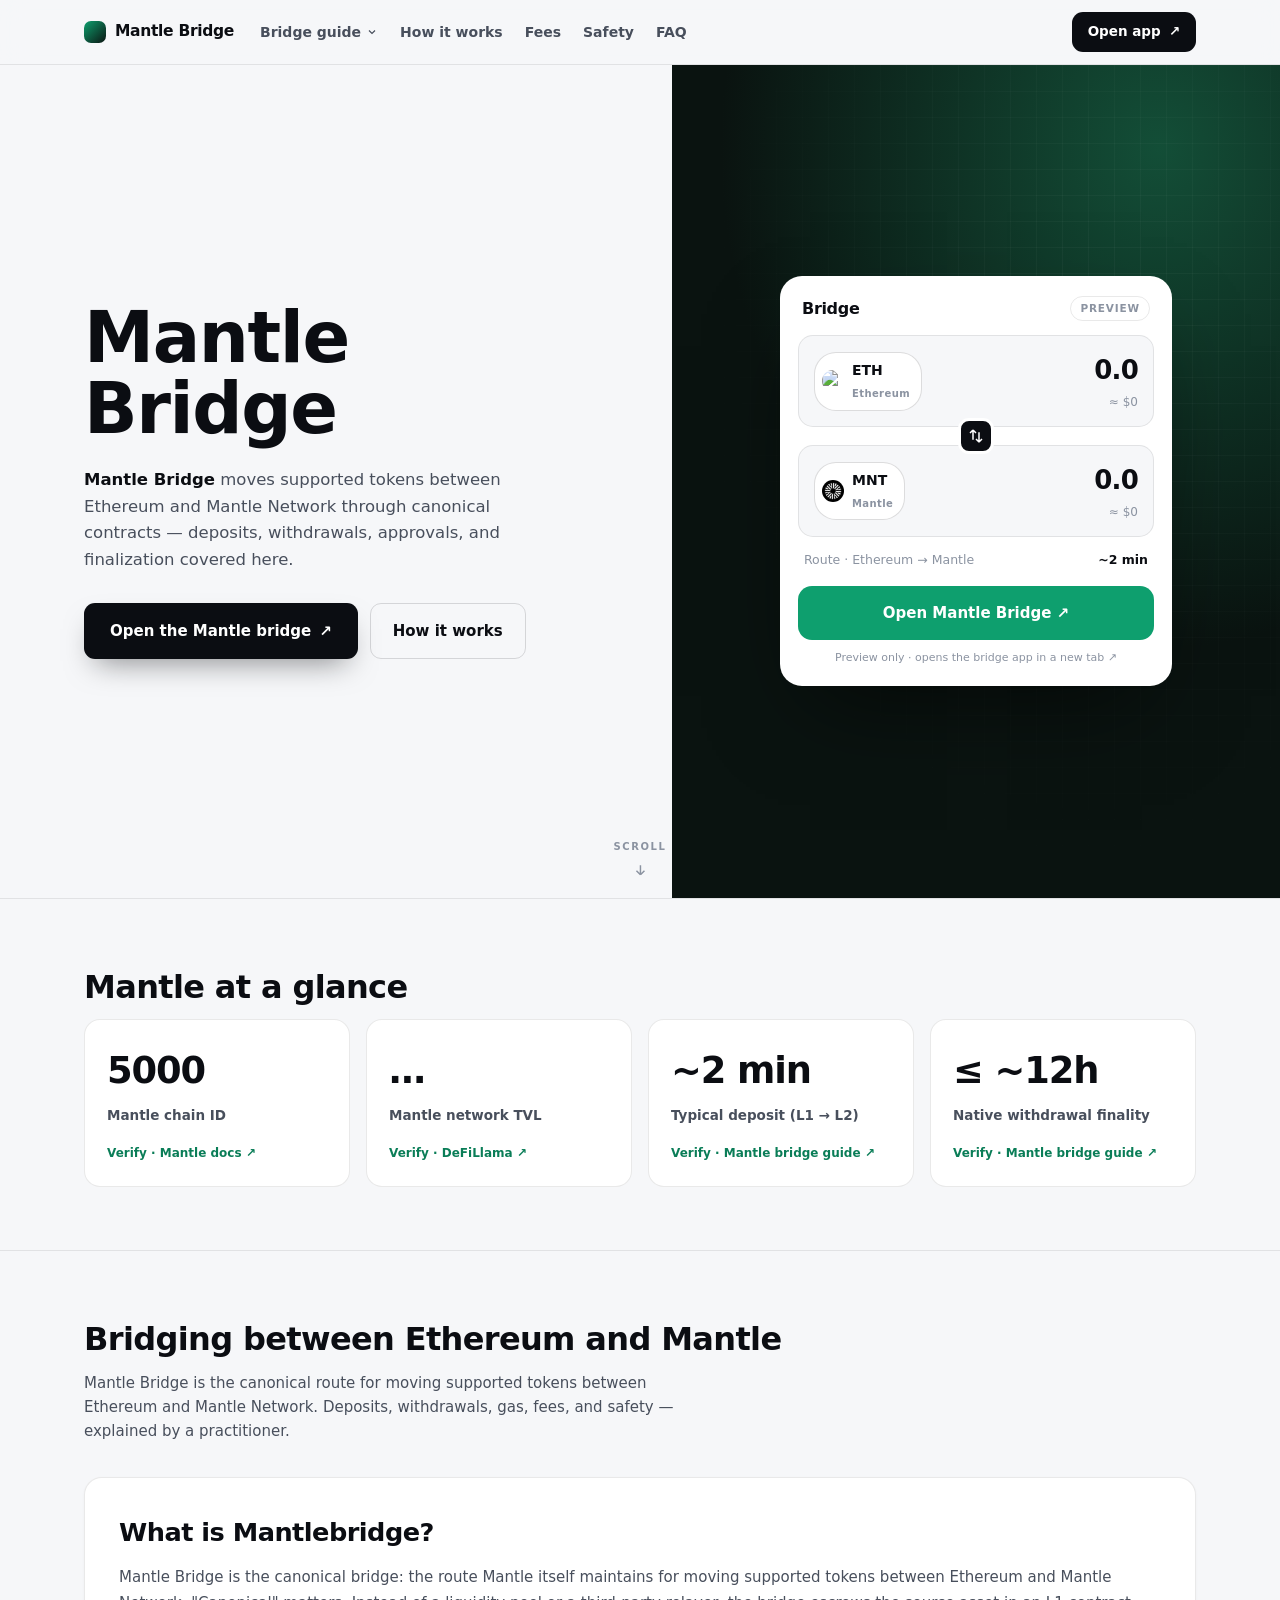
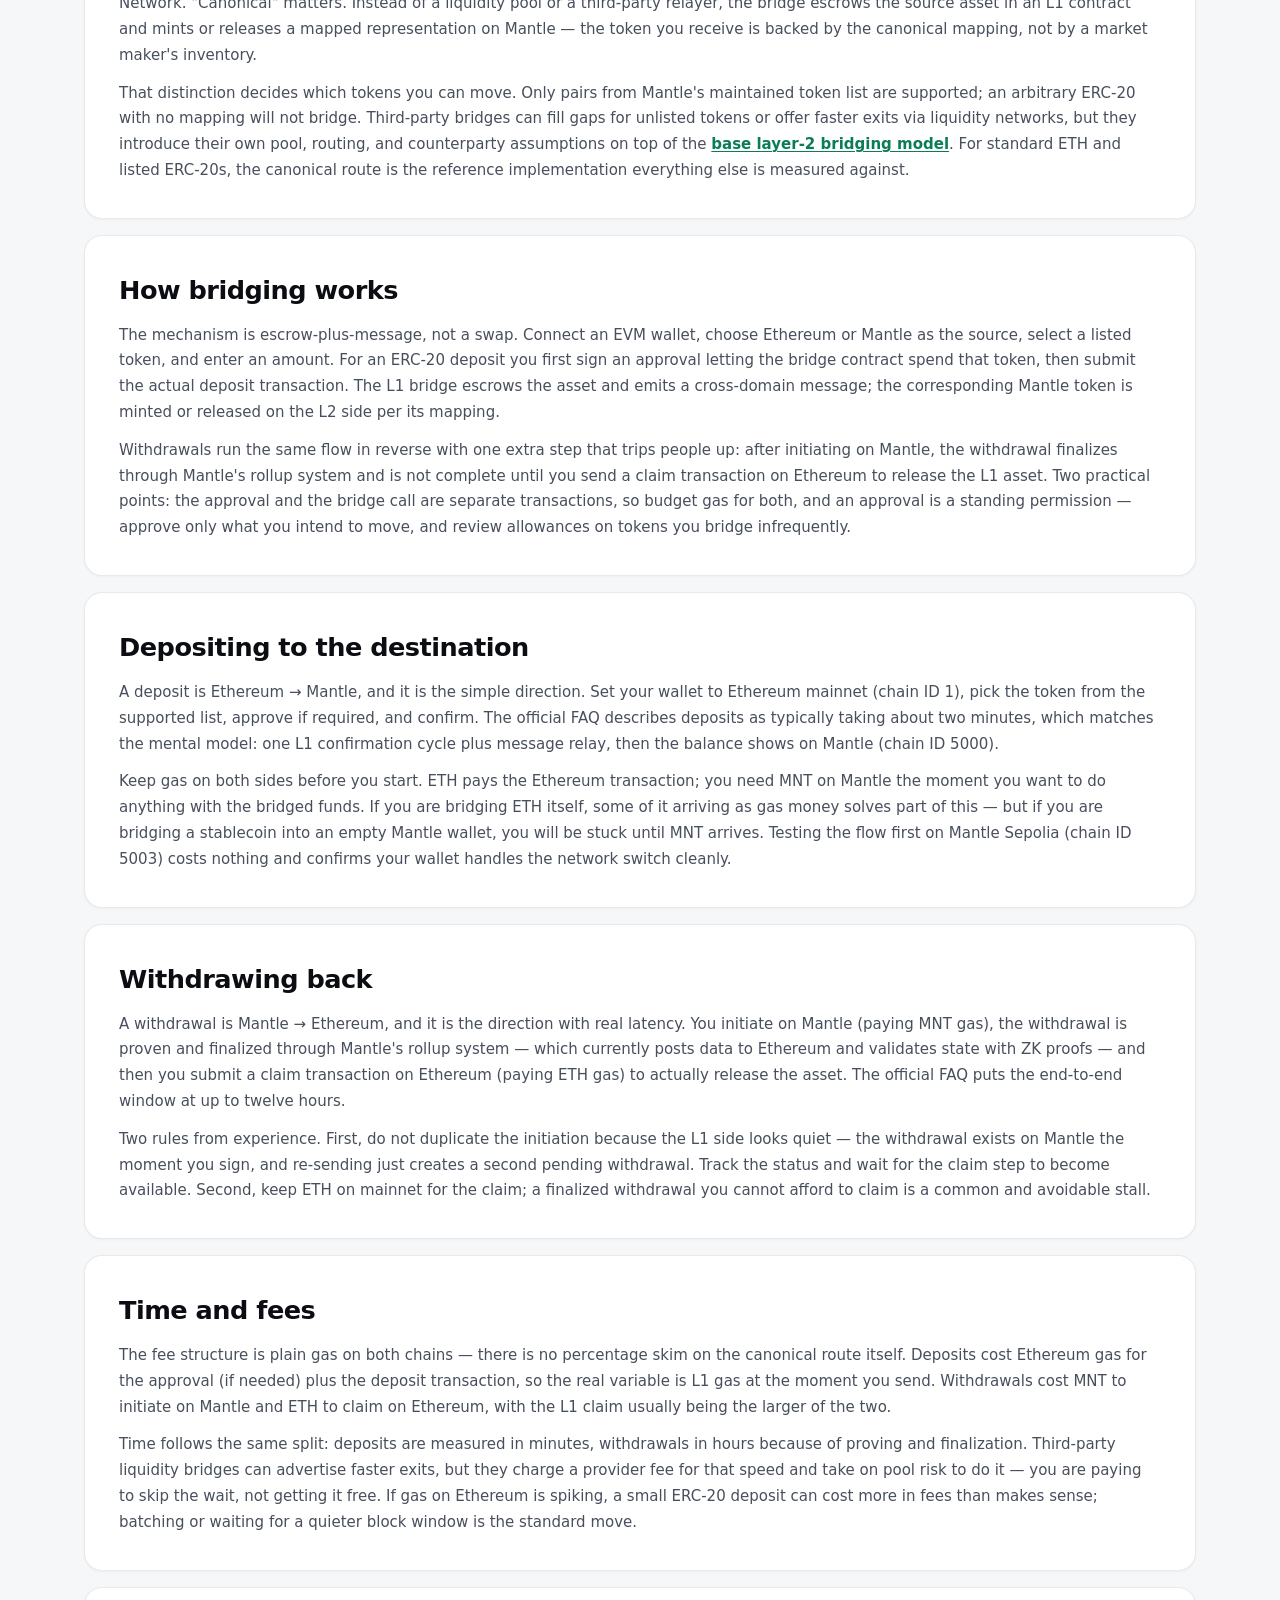
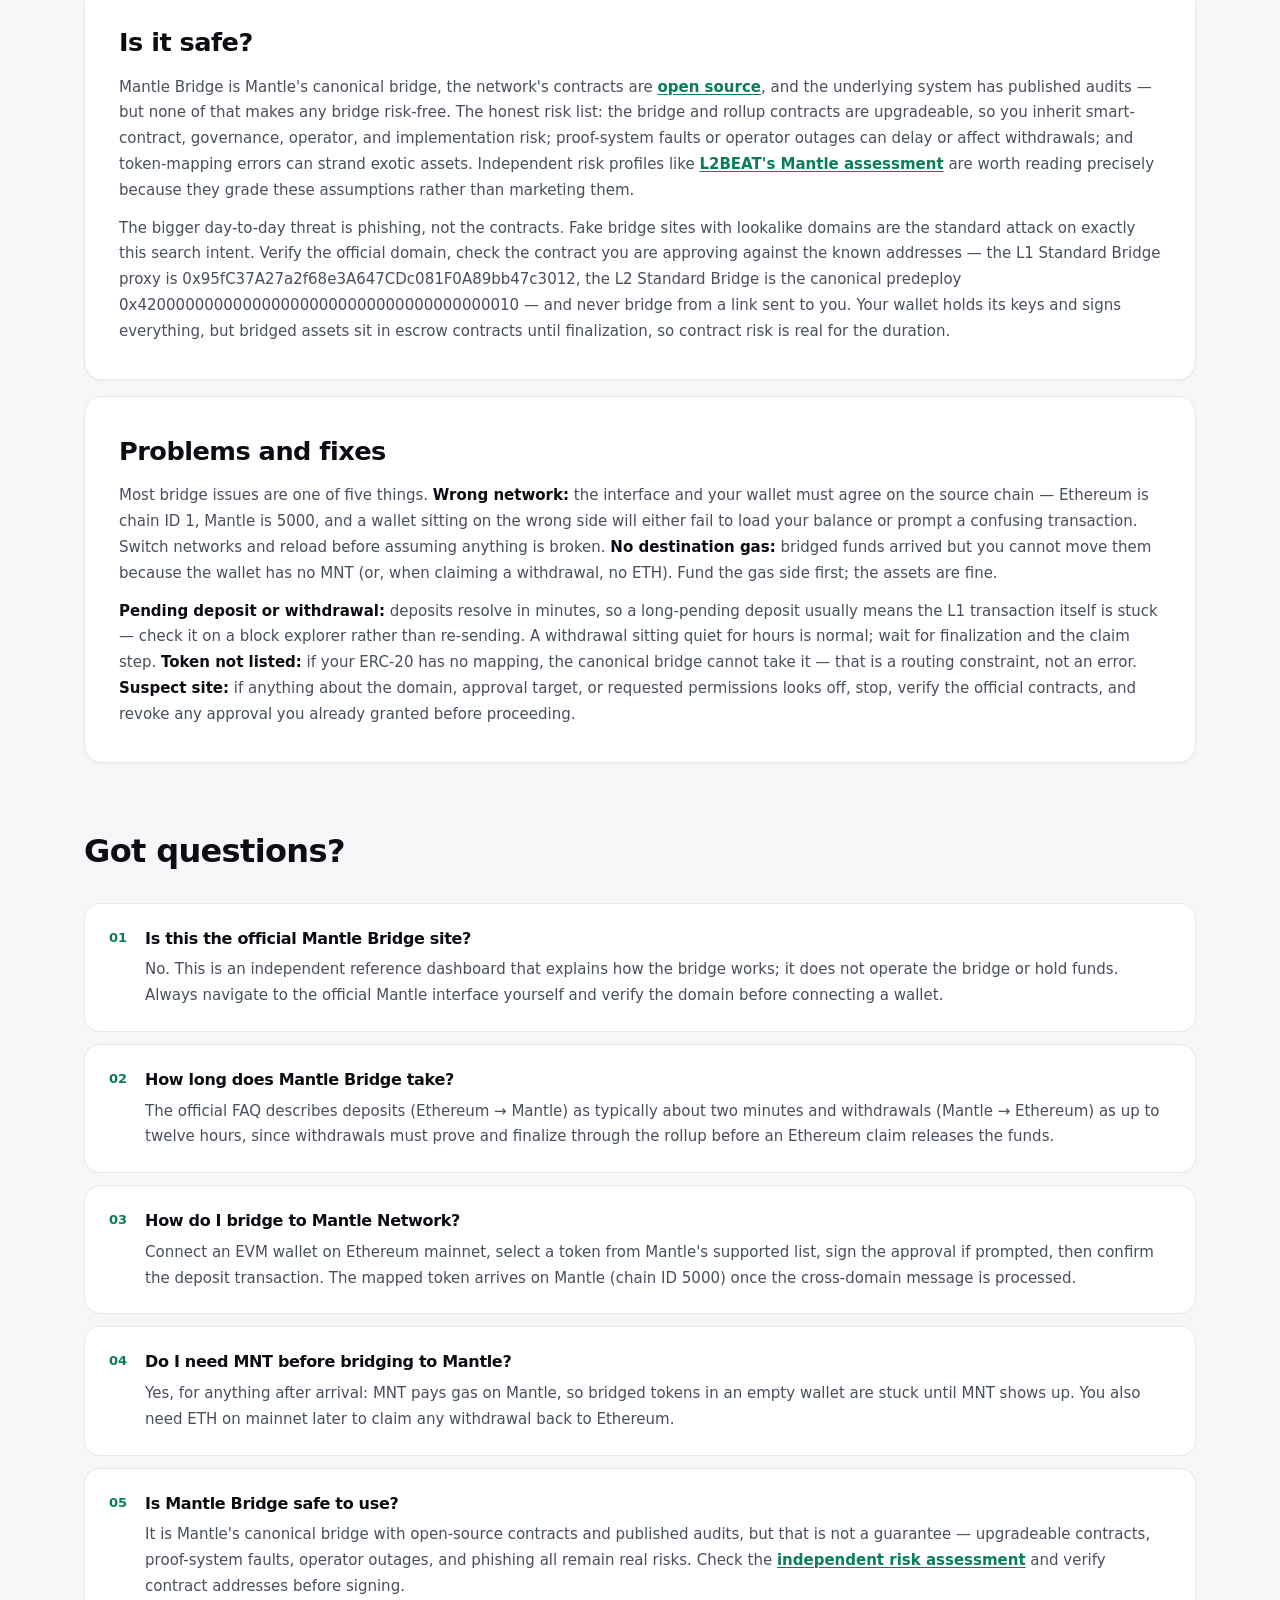
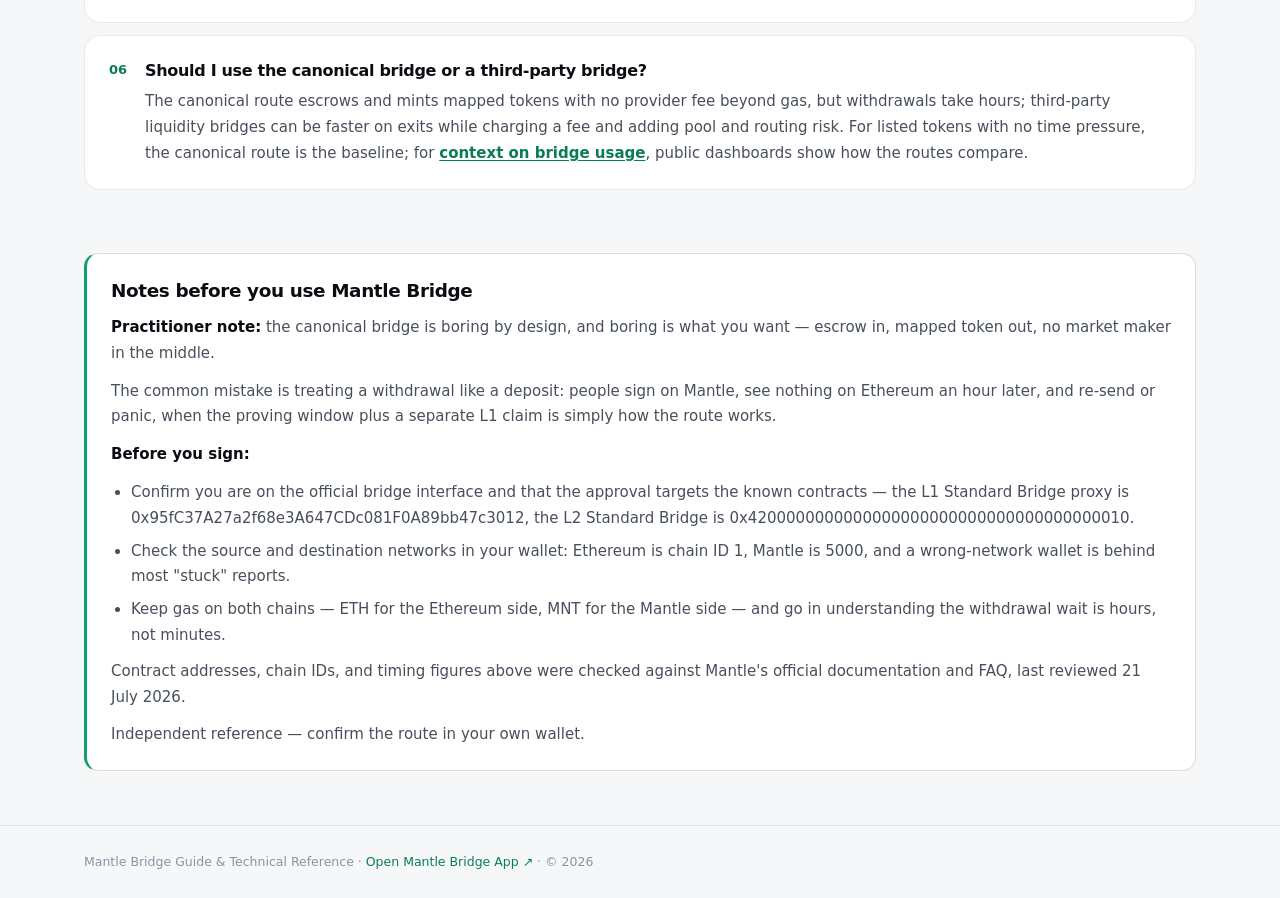
==== commit 952dcd44: "Update" ====
--- a/index.html
+++ b/index.html
@@ -1,347 +1,295 @@
-<!doctype html>
-<html lang="en">
-<head>
-<meta charset="utf-8">
-<meta name="viewport" content="width=device-width, initial-scale=1">
-<title>Mantle Bridge — Dashboard</title>
-<meta name="description" content="Mantle Bridge is the canonical route for moving supported tokens between Ethereum and Mantle Network. Deposits, withdrawals, gas, fees, and safety — explained by a practitioner.">
-<meta name="robots" content="index,follow,max-image-preview:large">
-<link rel="canonical" href="https://mantlebridge.github.io/">
-<link rel="icon" type="image/png" href="favicon.png">
-<meta name="theme-color" content="#f6f7f9">
-<meta property="og:type" content="website">
-<meta property="og:url" content="https://mantlebridge.github.io/">
-<meta property="og:title" content="Mantle Bridge — Dashboard">
-<meta property="og:description" content="Mantle Bridge is the canonical route for moving supported tokens between Ethereum and Mantle Network. Deposits, withdrawals, gas, fees, and safety — explained by a practitioner.">
-<meta property="og:site_name" content="Mantle Bridge">
-<meta property="og:image" content="https://mantlebridge.github.io/og-cover.png">
-<meta name="twitter:card" content="summary_large_image">
-<meta name="twitter:title" content="Mantle Bridge — Dashboard">
-<meta name="twitter:description" content="Mantle Bridge is the canonical route for moving supported tokens between Ethereum and Mantle Network. Deposits, withdrawals, gas, fees, and safety — explained by a practitioner.">
-<meta name="twitter:image" content="https://mantlebridge.github.io/og-cover.png">
-<link rel="manifest" href="manifest.webmanifest">
-<script type="application/ld+json">{"@context": "https://schema.org", "@graph": [{"@type": "WebSite", "@id": "https://mantlebridge.github.io/#website", "url": "https://mantlebridge.github.io/", "name": "Mantle Bridge", "inLanguage": "en"}, {"@type": "SoftwareApplication", "@id": "https://mantlebridge.github.io/#brand", "name": "Mantle bridge", "alternateName": ["Mantle Bridge", "Mantle"], "description": "Cross-chain bridge routes for moving assets to and from Mantle, via native or third-party bridges.", "sameAs": ["https://docs.mantle.xyz/network", "https://ethereum.org/layer-2/learn/", "https://github.com/mantlenetworkio/mantle", "https://www.coingecko.com/en/coins/mantle", "https://docs.mantle.xyz/network/for-developers/quick-access"], "applicationCategory": "FinanceApplication", "operatingSystem": "Web"}, {"@type": "WebPage", "@id": "https://mantlebridge.github.io/#webpage", "url": "https://mantlebridge.github.io/", "name": "Mantle Bridge — Dashboard", "description": "Mantle Bridge is the canonical route for moving supported tokens between Ethereum and Mantle Network. Deposits, withdrawals, gas, fees, and safety — explained by a practitioner.", "isPartOf": {"@id": "https://mantlebridge.github.io/#website"}, "about": {"@id": "https://mantlebridge.github.io/#brand"}, "mainEntity": {"@id": "https://mantlebridge.github.io/#brand"}, "inLanguage": "en", "dateModified": "2026-07-22"}, {"@type": "FAQPage", "@id": "https://mantlebridge.github.io/#faq", "mainEntity": [{"@type": "Question", "name": "Is this the official Mantle Bridge site?", "acceptedAnswer": {"@type": "Answer", "text": "No. This is an independent reference dashboard that explains how the bridge works; it does not operate the bridge or hold funds. Always navigate to the official Mantle interface yourself and verify the domain before connecting a wallet."}}, {"@type": "Question", "name": "How long does Mantle Bridge take?", "acceptedAnswer": {"@type": "Answer", "text": "The official FAQ describes deposits (Ethereum → Mantle) as typically about two minutes and withdrawals (Mantle → Ethereum) as up to twelve hours, since withdrawals must prove and finalize through the rollup before an Ethereum claim releases the funds."}}, {"@type": "Question", "name": "How do I bridge to Mantle Network?", "acceptedAnswer": {"@type": "Answer", "text": "Connect an EVM wallet on Ethereum mainnet, select a token from Mantle's supported list, sign the approval if prompted, then confirm the deposit transaction. The mapped token arrives on Mantle (chain ID 5000) once the cross-domain message is processed."}}, {"@type": "Question", "name": "Do I need MNT before bridging to Mantle?", "acceptedAnswer": {"@type": "Answer", "text": "Yes, for anything after arrival: MNT pays gas on Mantle, so bridged tokens in an empty wallet are stuck until MNT shows up. You also need ETH on mainnet later to claim any withdrawal back to Ethereum."}}, {"@type": "Question", "name": "Is Mantle Bridge safe to use?", "acceptedAnswer": {"@type": "Answer", "text": "It is Mantle's canonical bridge with open-source contracts and published audits, but that is not a guarantee — upgradeable contracts, proof-system faults, operator outages, and phishing all remain real risks. Check the independent risk assessment and verify contract addresses before signing."}}, {"@type": "Question", "name": "Should I use the canonical bridge or a third-party bridge?", "acceptedAnswer": {"@type": "Answer", "text": "The canonical route escrows and mints mapped tokens with no provider fee beyond gas, but withdrawals take hours; third-party liquidity bridges can be faster on exits while charging a fee and adding pool and routing risk. For listed tokens with no time pressure, the canonical route is the baseline; for context on bridge usage, public dashboards show how the routes compare."}}]}]}</script>
-<style>
-:root{--bg:#f6f7f9;--surface:#fff;--ink:#0b0d12;--text:#484f5c;--muted:#8b93a1;--line:rgba(11,13,18,.09);--line2:rgba(11,13,18,.14);--acc:#0e9f6e;--acc-ink:#0a7d57;--r:14px;--ease:cubic-bezier(.22,.7,.24,1);--font:'Inter',ui-sans-serif,system-ui,-apple-system,'Segoe UI',Roboto,sans-serif}
-*{box-sizing:border-box}
-html{scroll-behavior:smooth}
-body{margin:0;background:var(--bg);color:var(--text);font-family:var(--font);font-size:15px;line-height:1.6;-webkit-font-smoothing:antialiased}
-a{color:inherit}
-.wrap{max-width:1160px;margin:0 auto;padding:0 24px}
-h1,h2,h3{color:var(--ink);letter-spacing:-.02em;margin:0}
-/* nav */
-.nav{position:sticky;top:0;z-index:50;background:rgba(246,247,249,.82);backdrop-filter:blur(12px);border-bottom:1px solid var(--line)}
-.nav-in{max-width:1160px;margin:0 auto;padding:12px 24px;display:flex;align-items:center;gap:26px}
-.brand{display:flex;align-items:center;gap:9px;font-weight:800;color:var(--ink);text-decoration:none;letter-spacing:-.02em;font-size:15.5px}
-.brand .dot{width:22px;height:22px;border-radius:7px;background:linear-gradient(135deg,#0e9f6e,#0b1512);display:inline-block}
-.nav-mid{display:flex;align-items:center;gap:22px;font-size:14px;font-weight:600;color:var(--text)}
-.nav-mid a{text-decoration:none}.nav-mid a:hover{color:var(--ink)}
-.hasmenu{position:relative;cursor:default}
-.hasmenu>span{display:inline-flex;align-items:center;gap:5px}
-.hasmenu>span:hover{color:var(--ink)}
-.menu{position:absolute;top:calc(100% + 14px);left:-16px;min-width:300px;background:var(--surface);border:1px solid var(--line);border-radius:16px;box-shadow:0 24px 60px -20px rgba(11,13,18,.22);padding:10px;opacity:0;visibility:hidden;transform:translateY(6px);transition:.2s var(--ease);display:grid}
-.hasmenu:hover .menu{opacity:1;visibility:visible;transform:none}
-.menu:before{content:"On this page";display:block;font-size:11px;font-weight:800;letter-spacing:.12em;text-transform:uppercase;color:var(--muted);padding:8px 12px 6px}
-.menu a{padding:9px 12px;border-radius:9px;text-decoration:none;font-size:13.5px;font-weight:600;color:var(--text)}
-.menu a:hover{background:var(--bg);color:var(--acc-ink)}
-.nav-r{margin-left:auto;display:flex;align-items:center;gap:18px}
-.sigs{display:flex;gap:16px}
-.sig{display:flex;flex-direction:column;line-height:1.1;text-decoration:none;font-variant-numeric:tabular-nums}
-.sig span{font-size:10px;font-weight:700;letter-spacing:.08em;color:var(--muted);text-transform:uppercase}
-.sig b{font-size:13px;font-weight:700;color:var(--ink)}
-.btn{display:inline-flex;align-items:center;gap:8px;font-weight:700;text-decoration:none;border-radius:11px;transition:.18s var(--ease)}
-.btn-nav{padding:9px 16px;background:var(--ink);color:#fff;font-size:13.5px}
-.btn-nav:hover{transform:translateY(-1px)}
-/* hero */
-.hero{display:grid;grid-template-columns:1.05fr .95fr;gap:0;align-items:stretch;border-bottom:1px solid var(--line);min-height:calc(100svh - 66px);position:relative}
-.hero-l{padding:clamp(40px,7vh,86px) clamp(24px,4vw,64px) clamp(40px,7vh,86px) max(24px,calc((100vw - 1160px)/2 + 24px));display:flex;flex-direction:column;justify-content:center}
-.eyebrow{font-size:12px;font-weight:800;letter-spacing:.14em;text-transform:uppercase;color:var(--acc-ink);margin:0 0 18px}
-.hero-l h1{font-size:clamp(2.7rem,6vw,4.4rem);line-height:1.01;font-weight:850;margin:0}
-.lead{margin:22px 0 0;max-width:46ch;font-size:16.5px;color:var(--text)}
-.lead b,.lead strong{color:var(--ink);font-weight:700}
-.cta-row{display:flex;flex-wrap:wrap;gap:12px;margin:30px 0 0}
-.btn-primary{padding:15px 26px;background:var(--ink);color:#fff;font-size:15px;box-shadow:0 14px 30px -12px rgba(11,13,18,.5)}
-.btn-primary:hover{transform:translateY(-2px)}
-.btn-primary .go{transition:transform .18s var(--ease)}.btn-primary:hover .go{transform:translate(2px,-2px)}
-.btn-ghost{padding:15px 22px;background:transparent;color:var(--ink);border:1px solid var(--line2)}
-.btn-ghost:hover{background:#fff;border-color:var(--ink)}
-.trust{margin:24px 0 0;font-size:12.5px;color:var(--muted);display:flex;gap:8px;flex-wrap:wrap;align-items:center}
-.trust a{color:var(--acc-ink);text-decoration:none;font-weight:600}
-.trust .d{width:3px;height:3px;border-radius:50%;background:var(--muted);display:inline-block}
-.hero-r{position:relative;background:radial-gradient(120% 100% at 80% 10%,#134e37,#0a1310 60%);display:flex;align-items:center;justify-content:center;padding:clamp(28px,5vh,60px) clamp(20px,3vw,48px) clamp(28px,5vh,60px) clamp(20px,3vw,48px);overflow:hidden}
-.hero-r:before{content:"";position:absolute;inset:0;background-image:linear-gradient(rgba(255,255,255,.04) 1px,transparent 1px),linear-gradient(90deg,rgba(255,255,255,.04) 1px,transparent 1px);background-size:26px 26px;mask:radial-gradient(70% 70% at 70% 30%,#000,transparent)}
-.widget{position:relative;width:100%;max-width:392px;background:var(--surface);border-radius:22px;box-shadow:0 40px 90px -30px rgba(0,0,0,.6);padding:18px}
-.w-head{display:flex;align-items:center;justify-content:space-between;margin:2px 4px 14px}
-.w-head b{color:var(--ink);font-size:16px;font-weight:800;letter-spacing:-.02em}
-.w-tag{font-size:10.5px;font-weight:700;letter-spacing:.08em;text-transform:uppercase;color:var(--muted);border:1px solid var(--line);border-radius:20px;padding:3px 9px}
-.leg{background:var(--bg);border:1px solid var(--line);border-radius:15px;padding:14px 15px;display:flex;align-items:center;justify-content:space-between;gap:10px}
-.leg .amt{font-size:26px;font-weight:800;color:var(--ink);letter-spacing:-.03em}
-.leg .sub{font-size:12px;color:var(--muted);margin-top:1px}
-.tok{display:inline-flex;align-items:center;gap:8px;background:var(--surface);border:1px solid var(--line2);border-radius:22px;padding:6px 11px 6px 7px;font-weight:800;color:var(--ink);font-size:14px}
-.tok img{width:22px;height:22px;border-radius:50%}
-.tok .net{font-size:10px;font-weight:700;color:var(--muted);letter-spacing:.04em}
-.swapbtn{display:flex;justify-content:center;margin:-9px 0;position:relative;z-index:2}
-.swapbtn i{width:36px;height:36px;border-radius:11px;background:var(--ink);color:#fff;display:grid;place-items:center;border:3px solid var(--surface)}
-.w-route{display:flex;justify-content:space-between;font-size:12.5px;color:var(--muted);padding:13px 6px 4px}
-.w-route b{color:var(--ink);font-weight:700}
-.w-cta{display:block;text-align:center;margin:12px 0 2px;padding:15px;border-radius:14px;background:var(--acc);color:#fff;font-weight:800;font-size:15px;text-decoration:none;transition:.18s var(--ease);border:0;cursor:pointer;font-family:inherit}
-.w-cta:hover{filter:brightness(1.05);transform:translateY(-1px)}
-.w-note{text-align:center;font-size:11px;color:var(--muted);margin:9px 0 2px}
-/* numbers */
-.numbers{padding:clamp(44px,7vh,80px) 0;border-bottom:1px solid var(--line)}
-.sec-eyebrow{font-size:12px;font-weight:800;letter-spacing:.14em;text-transform:uppercase;color:var(--acc-ink);margin:0 0 8px}
-.sec-h{font-size:clamp(1.5rem,3.2vw,2rem);font-weight:800;margin:0 0 6px}
-.sec-sub{color:var(--text);margin:0 0 30px;max-width:60ch}
-.stat-grid{display:grid;grid-template-columns:repeat(4,1fr);gap:16px}
-.stat{background:var(--surface);border:1px solid var(--line);border-radius:16px;padding:22px}
-.stat-n{font-size:clamp(1.7rem,3vw,2.3rem);font-weight:850;color:var(--ink);letter-spacing:-.03em;font-variant-numeric:tabular-nums}
-.stat-l{margin:4px 0 14px;font-size:13.5px;color:var(--text);font-weight:600}
-.stat-v{font-size:12px;font-weight:700;color:var(--acc-ink);text-decoration:none}
-.stat-v:hover{text-decoration:underline}
-/* content */
-.content{padding:clamp(44px,7vh,80px) 0}
-.content .lede{max-width:64ch;margin:0 0 34px}
-.blocks{display:grid;gap:16px}
-.block{background:var(--surface);border:1px solid var(--line);border-radius:18px;padding:clamp(22px,3vw,34px);box-shadow:0 1px 3px rgba(11,13,18,.04)}
-.block h2{font-size:clamp(1.25rem,2.6vw,1.6rem);font-weight:800;margin:0 0 12px}
-.prose{color:var(--text);font-size:15px;line-height:1.72}
-.prose p{margin:0 0 12px}.prose p:last-child{margin-bottom:0}
-.prose ul{margin:10px 0;padding-left:20px}.prose li{margin-bottom:7px}
-.prose strong{color:var(--ink);font-weight:700}
-.prose a{color:var(--acc-ink);text-decoration:underline;text-decoration-thickness:1px;text-underline-offset:2px;font-weight:600}
-.prose code{background:var(--bg);border:1px solid var(--line);border-radius:6px;padding:1px 6px;font-size:.9em;font-family:ui-monospace,Menlo,Consolas,monospace}
-/* faq */
-.faq{padding:0 0 clamp(44px,7vh,80px)}
-.faq-list{display:grid;gap:12px;margin:26px 0 0}
-.qa{background:var(--surface);border:1px solid var(--line);border-radius:16px;padding:22px 24px;display:flex;gap:18px}
-.qn{font-size:13px;font-weight:800;color:var(--acc-ink);font-variant-numeric:tabular-nums;padding-top:2px}
-.qa h3{font-size:16px;font-weight:800;margin:0 0 6px}
-/* disclosure */
-.disc{margin:0 0 clamp(40px,6vh,70px);padding:22px 24px;border:1px solid var(--line2);border-left:3px solid var(--acc);border-radius:14px;background:var(--surface)}
-.disc h2{font-size:1.15rem;font-weight:800;margin:0 0 10px}
-.disc .prose strong{color:var(--ink)}
-footer{border-top:1px solid var(--line);padding:26px 0;font-size:12.5px;color:var(--muted)}
-footer a{color:var(--acc-ink);text-decoration:none}
-.reveal{opacity:0;transform:translateY(16px);transition:opacity .6s var(--ease),transform .6s var(--ease)}
-.reveal.in{opacity:1;transform:none}
-.sr-only{position:absolute;width:1px;height:1px;padding:0;margin:-1px;overflow:hidden;clip:rect(0,0,0,0);border:0}
-/* scroll cue */
-.scrollcue{position:absolute;left:50%;bottom:20px;transform:translateX(-50%);display:flex;flex-direction:column;align-items:center;gap:7px;font-size:10px;font-weight:800;letter-spacing:.16em;text-transform:uppercase;color:var(--muted);text-decoration:none;z-index:4;transition:color .18s var(--ease)}
-.scrollcue:hover{color:var(--ink)}
-.scrollcue svg{animation:bob 1.9s var(--ease) infinite}
-@keyframes bob{0%,100%{transform:translateY(0)}50%{transform:translateY(5px)}}
-/* modal */
-.mroot{position:fixed;inset:0;z-index:200;display:grid;place-items:center;padding:20px}
-.mroot[hidden]{display:none}
-.mbg{position:absolute;inset:0;background:rgba(11,13,18,.44);backdrop-filter:blur(6px);-webkit-backdrop-filter:blur(6px);opacity:0;transition:opacity .22s var(--ease)}
-.mcard{position:relative;width:100%;max-width:392px;background:var(--surface);border:1px solid var(--line);border-radius:22px;box-shadow:0 50px 110px -30px rgba(0,0,0,.55);padding:22px;opacity:0;transform:translateY(10px) scale(.985);transition:opacity .24s var(--ease),transform .24s var(--ease)}
-.mroot.in .mbg{opacity:1}
-.mroot.in .mcard{opacity:1;transform:none}
-.mtop{display:flex;align-items:center;justify-content:space-between;margin:0 0 18px}
-.mbrand{display:flex;align-items:center;gap:9px;font-weight:800;color:var(--ink);font-size:14.5px;letter-spacing:-.02em}
-.mbrand .dot{width:20px;height:20px;border-radius:6px;background:linear-gradient(135deg,#0e9f6e,#0b1512);display:inline-block}
-.mx{width:30px;height:30px;border-radius:9px;border:1px solid var(--line);background:var(--bg);color:var(--muted);display:grid;place-items:center;cursor:pointer;transition:.16s var(--ease)}
-.mx:hover{color:var(--ink);border-color:var(--line2)}
-.mroute{display:flex;align-items:center;justify-content:center;gap:16px;background:var(--bg);border:1px solid var(--line);border-radius:16px;padding:18px 16px;margin:0 0 16px}
-.mchip{display:flex;flex-direction:column;align-items:center;gap:6px}
-.mchip img{width:34px;height:34px;border-radius:50%}
-.mchip b{font-size:14px;font-weight:800;color:var(--ink);letter-spacing:-.01em}
-.mchip span{font-size:11px;color:var(--muted);font-weight:600}
-.marrow{color:var(--muted);display:grid;place-items:center}
-.mbar{height:4px;border-radius:3px;background:var(--line);overflow:hidden;margin:0 0 12px}
-.mbar i{display:block;height:100%;width:0;background:var(--acc);border-radius:3px;transition:width 1.15s var(--ease)}
-.mscan{display:flex;align-items:center;gap:10px;font-size:13px;font-weight:600;color:var(--text);padding:0 2px 16px}
-.mspin{width:16px;height:16px;border-radius:50%;border:2px solid var(--line2);border-top-color:var(--acc-ink);animation:spin .7s linear infinite;flex:none}
-@keyframes spin{to{transform:rotate(360deg)}}
-.mcheck{width:16px;height:16px;color:var(--acc-ink);flex:none}
-.mscan.done{color:var(--ink)}
-.mcta{display:flex;align-items:center;justify-content:center;gap:8px;width:100%;text-align:center;padding:15px;border-radius:14px;background:var(--ink);color:#fff;font-weight:800;font-size:15px;text-decoration:none;transition:.18s var(--ease)}
-.mcta:hover{transform:translateY(-1px);box-shadow:0 16px 32px -14px rgba(11,13,18,.6)}
-.mnote{text-align:center;font-size:11px;color:var(--muted);margin:12px 2px 0;line-height:1.5}
-.mnote a{color:var(--acc-ink);text-decoration:none;font-weight:600}
-@media (prefers-reduced-motion:reduce){.scrollcue svg,.mspin{animation:none}.mbar i{transition:none}}
-@media (max-width:900px){
- .hero{grid-template-columns:1fr;min-height:0}
- .hero-l{padding:44px 24px 36px}
- .hero-r{padding:0 24px 40px}
- .nav-mid,.sigs{display:none}
- .stat-grid{grid-template-columns:1fr 1fr}
- .scrollcue{display:none}
-}
-@media (prefers-reduced-motion:reduce){.reveal{opacity:1;transform:none;transition:none}}
-</style>
-</head>
-<body>
-<header class="nav"><div class="nav-in">
-  <a class="brand" href="./"><span class="dot"></span>Mantle Bridge</a>
-  <nav class="nav-mid">
-    <div class="hasmenu"><span>Bridge guide <svg width="12" height="12" viewBox="0 0 24 24" fill="none" stroke="currentColor" stroke-width="2.4"><path d="M6 9l6 6 6-6"/></svg></span>
-      <div class="menu"><a href="#what">What is this bridge?</a><a href="#how">How bridging works</a><a href="#deposit">Depositing to the destination</a><a href="#withdraw">Withdrawing back</a><a href="#fees">Time and fees</a><a href="#safety">Is it safe?</a><a href="#troubleshoot">Problems and fixes</a></div></div>
-    <a href="#how">How it works</a><a href="#fees">Fees</a><a href="#safety">Safety</a><a href="#faq">FAQ</a>
-  </nav>
-  <div class="nav-r"><div class="sigs"><a class="sig tick" href="https://coinmarketcap.com/currencies/mantle/" target="_blank" rel="noopener noreferrer"><span>MNT</span><b id="sig-mnt">…</b></a><a class="sig tick" href="https://www.coingecko.com/en/coins/ethereum" target="_blank" rel="noopener noreferrer"><span>ETH</span><b id="sig-eth">…</b></a></div>
-    <a class="btn btn-nav" href="dashboard/" target="_blank" rel="noopener noreferrer">Open app <span aria-hidden="true">↗</span></a></div>
-</div></header>
-
-<main>
-<section class="hero">
-  <div class="hero-l">
-    <h1>Mantle Bridge</h1>
-    <p class="lead"><strong>Mantle Bridge</strong> moves supported tokens between Ethereum and Mantle Network through canonical contracts — deposits, withdrawals, approvals, and finalization covered here.</p>
-    <div class="cta-row">
-      <a class="btn btn-primary" href="dashboard/" data-open-modal target="_blank" rel="noopener noreferrer">Open the Mantle bridge <span class="go" aria-hidden="true">↗</span></a>
-      <a class="btn btn-ghost" href="#how">How it works</a>
-    </div>
-  </div>
-  <div class="hero-r">
-    <div class="widget">
-      <div class="w-head"><b>Bridge</b><span class="w-tag">Preview</span></div>
-      <div class="leg"><span class="tok"><img src="eth.png" alt="ETH" width="22" height="22"><span>ETH<br><span class="net">Ethereum</span></span></span><span style="text-align:right"><div class="amt">0.0</div><div class="sub">≈ $0</div></span></div>
-      <div class="swapbtn"><i><svg width="18" height="18" viewBox="0 0 24 24" fill="none" stroke="currentColor" stroke-width="2"><path d="M8 4v13M8 4L4 8M8 4l4 4M16 20V7M16 20l-4-4M16 20l4-4"/></svg></i></div>
-      <div class="leg"><span class="tok"><img src="mnt.png" alt="MNT" width="22" height="22"><span>MNT<br><span class="net">Mantle</span></span></span><span style="text-align:right"><div class="amt">0.0</div><div class="sub">≈ $0</div></span></div>
-      <div class="w-route"><span>Route · Ethereum → Mantle</span><b>~2 min</b></div>
-      <a class="w-cta" href="dashboard/" data-open-modal target="_blank" rel="noopener noreferrer">Go to Swap</a>
-      <p class="w-note">Preview only · opens the bridge app in a new tab ↗</p>
-    </div>
-  </div>
-  <a class="scrollcue" href="#numbers" aria-label="Scroll to learn more">
-    <span>Scroll</span>
-    <svg width="16" height="16" viewBox="0 0 24 24" fill="none" stroke="currentColor" stroke-width="2.2"><path d="M12 5v14M12 19l-6-6M12 19l6-6"/></svg>
-  </a>
-</section>
-
-<section class="numbers" id="numbers"><div class="wrap">
-  <h2 class="sec-h">Mantle at a glance</h2>
-  <div class="stat-grid"><div class="stat"><div class="stat-n">5000</div><div class="stat-l">Mantle chain&nbsp;ID</div><a class="stat-v" href="https://docs.mantle.xyz/network/for-users/getting-started/what-is-mantle-network" target="_blank" rel="noopener noreferrer">Verify · Mantle docs <span aria-hidden="true">↗</span></a></div><div class="stat"><div class="stat-n"><b id="num-tvl">…</b></div><div class="stat-l">Mantle network TVL</div><a class="stat-v" href="https://defillama.com/chain/Mantle" target="_blank" rel="noopener noreferrer">Verify · DeFiLlama <span aria-hidden="true">↗</span></a></div><div class="stat"><div class="stat-n">~2 min</div><div class="stat-l">Typical deposit (L1&nbsp;→&nbsp;L2)</div><a class="stat-v" href="https://docs.mantle.xyz/network/for-users/how-to-guides/bridge-tokens" target="_blank" rel="noopener noreferrer">Verify · Mantle bridge guide <span aria-hidden="true">↗</span></a></div><div class="stat"><div class="stat-n">≤ ~12h</div><div class="stat-l">Native withdrawal finality</div><a class="stat-v" href="https://docs.mantle.xyz/network/for-users/how-to-guides/bridge-tokens" target="_blank" rel="noopener noreferrer">Verify · Mantle bridge guide <span aria-hidden="true">↗</span></a></div></div>
-</div></section>
-
-<section class="content"><div class="wrap">
-  <h2 class="sec-h">Bridging between Ethereum and Mantle</h2>
-  <p class="content-lede lede">Mantle Bridge is the canonical route for moving supported tokens between Ethereum and Mantle Network. Deposits, withdrawals, gas, fees, and safety — explained by a practitioner.</p>
-  <div class="blocks"><article class="block reveal" id="what">
-<h2>What is this bridge?</h2>
-<div class="prose"><p>Mantle Bridge is the canonical bridge: the route Mantle itself maintains for moving supported tokens between Ethereum and Mantle Network. "Canonical" matters. Instead of a liquidity pool or a third-party relayer, the bridge escrows the source asset in an L1 contract and mints or releases a mapped representation on Mantle — the token you receive is backed by the canonical mapping, not by a market maker's inventory.</p><p>That distinction decides which tokens you can move. Only pairs from Mantle's maintained token list are supported; an arbitrary ERC-20 with no mapping will not bridge. Third-party bridges can fill gaps for unlisted tokens or offer faster exits via liquidity networks, but they introduce their own pool, routing, and counterparty assumptions on top of the <a href="https://ethereum.org/layer-2/learn/">base layer-2 bridging model</a>. For standard ETH and listed ERC-20s, the canonical route is the reference implementation everything else is measured against.</p></div>
-</article>
-<article class="block reveal" id="how">
-<h2>How bridging works</h2>
-<div class="prose"><p>The mechanism is escrow-plus-message, not a swap. Connect an EVM wallet, choose Ethereum or Mantle as the source, select a listed token, and enter an amount. For an ERC-20 deposit you first sign an approval letting the bridge contract spend that token, then submit the actual deposit transaction. The L1 bridge escrows the asset and emits a cross-domain message; the corresponding Mantle token is minted or released on the L2 side per its mapping.</p><p>Withdrawals run the same flow in reverse with one extra step that trips people up: after initiating on Mantle, the withdrawal finalizes through Mantle's rollup system and is not complete until you send a claim transaction on Ethereum to release the L1 asset. Two practical points: the approval and the bridge call are separate transactions, so budget gas for both, and an approval is a standing permission — approve only what you intend to move, and review allowances on tokens you bridge infrequently.</p></div>
-</article>
-<article class="block reveal" id="deposit">
-<h2>Depositing to the destination</h2>
-<div class="prose"><p>A deposit is Ethereum → Mantle, and it is the simple direction. Set your wallet to Ethereum mainnet (chain ID 1), pick the token from the supported list, approve if required, and confirm. The official FAQ describes deposits as typically taking about two minutes, which matches the mental model: one L1 confirmation cycle plus message relay, then the balance shows on Mantle (chain ID 5000).</p><p>Keep gas on both sides before you start. ETH pays the Ethereum transaction; you need MNT on Mantle the moment you want to do anything with the bridged funds. If you are bridging ETH itself, some of it arriving as gas money solves part of this — but if you are bridging a stablecoin into an empty Mantle wallet, you will be stuck until MNT arrives. Testing the flow first on Mantle Sepolia (chain ID 5003) costs nothing and confirms your wallet handles the network switch cleanly.</p></div>
-</article>
-<article class="block reveal" id="withdraw">
-<h2>Withdrawing back</h2>
-<div class="prose"><p>A withdrawal is Mantle → Ethereum, and it is the direction with real latency. You initiate on Mantle (paying MNT gas), the withdrawal is proven and finalized through Mantle's rollup system — which currently posts data to Ethereum and validates state with ZK proofs — and then you submit a claim transaction on Ethereum (paying ETH gas) to actually release the asset. The official FAQ puts the end-to-end window at up to twelve hours.</p><p>Two rules from experience. First, do not duplicate the initiation because the L1 side looks quiet — the withdrawal exists on Mantle the moment you sign, and re-sending just creates a second pending withdrawal. Track the status and wait for the claim step to become available. Second, keep ETH on mainnet for the claim; a finalized withdrawal you cannot afford to claim is a common and avoidable stall.</p></div>
-</article>
-<article class="block reveal" id="fees">
-<h2>Time and fees</h2>
-<div class="prose"><p>The fee structure is plain gas on both chains — there is no percentage skim on the canonical route itself. Deposits cost Ethereum gas for the approval (if needed) plus the deposit transaction, so the real variable is L1 gas at the moment you send. Withdrawals cost MNT to initiate on Mantle and ETH to claim on Ethereum, with the L1 claim usually being the larger of the two.</p><p>Time follows the same split: deposits are measured in minutes, withdrawals in hours because of proving and finalization. Third-party liquidity bridges can advertise faster exits, but they charge a provider fee for that speed and take on pool risk to do it — you are paying to skip the wait, not getting it free. If gas on Ethereum is spiking, a small ERC-20 deposit can cost more in fees than makes sense; batching or waiting for a quieter block window is the standard move.</p></div>
-</article>
-<article class="block reveal" id="safety">
-<h2>Is it safe?</h2>
-<div class="prose"><p>Mantle Bridge is Mantle's canonical bridge, the network's contracts are <a href="https://github.com/mantlenetworkio/mantle">open source</a>, and the underlying system has published audits — but none of that makes any bridge risk-free. The honest risk list: the bridge and rollup contracts are upgradeable, so you inherit smart-contract, governance, operator, and implementation risk; proof-system faults or operator outages can delay or affect withdrawals; and token-mapping errors can strand exotic assets. Independent risk profiles like <a href="https://l2beat.com/scaling/projects/mantle">L2BEAT's Mantle assessment</a> are worth reading precisely because they grade these assumptions rather than marketing them.</p><p>The bigger day-to-day threat is phishing, not the contracts. Fake bridge sites with lookalike domains are the standard attack on exactly this search intent. Verify the official domain, check the contract you are approving against the known addresses — the L1 Standard Bridge proxy is 0x95fC37A27a2f68e3A647CDc081F0A89bb47c3012, the L2 Standard Bridge is the canonical predeploy 0x4200000000000000000000000000000000000010 — and never bridge from a link sent to you. Your wallet holds its keys and signs everything, but bridged assets sit in escrow contracts until finalization, so contract risk is real for the duration.</p></div>
-</article>
-<article class="block reveal" id="troubleshoot">
-<h2>Problems and fixes</h2>
-<div class="prose"><p>Most bridge issues are one of five things. <strong>Wrong network:</strong> the interface and your wallet must agree on the source chain — Ethereum is chain ID 1, Mantle is 5000, and a wallet sitting on the wrong side will either fail to load your balance or prompt a confusing transaction. Switch networks and reload before assuming anything is broken. <strong>No destination gas:</strong> bridged funds arrived but you cannot move them because the wallet has no MNT (or, when claiming a withdrawal, no ETH). Fund the gas side first; the assets are fine.</p><p><strong>Pending deposit or withdrawal:</strong> deposits resolve in minutes, so a long-pending deposit usually means the L1 transaction itself is stuck — check it on a block explorer rather than re-sending. A withdrawal sitting quiet for hours is normal; wait for finalization and the claim step. <strong>Token not listed:</strong> if your ERC-20 has no mapping, the canonical bridge cannot take it — that is a routing constraint, not an error. <strong>Suspect site:</strong> if anything about the domain, approval target, or requested permissions looks off, stop, verify the official contracts, and revoke any approval you already granted before proceeding.</p></div>
-</article>
-</div>
-</div></section>
-
-<section class="faq" id="faq"><div class="wrap">
-  <h2 class="sec-h">Got questions?</h2>
-  <div class="faq-list"><div class="qa reveal"><span class="qn">01</span><div><h3>Is this the official Mantle Bridge site?</h3><div class="prose">No. This is an independent reference dashboard that explains how the bridge works; it does not operate the bridge or hold funds. Always navigate to the official Mantle interface yourself and verify the domain before connecting a wallet.</div></div></div>
-<div class="qa reveal"><span class="qn">02</span><div><h3>How long does Mantle Bridge take?</h3><div class="prose">The official FAQ describes deposits (Ethereum → Mantle) as typically about two minutes and withdrawals (Mantle → Ethereum) as up to twelve hours, since withdrawals must prove and finalize through the rollup before an Ethereum claim releases the funds.</div></div></div>
-<div class="qa reveal"><span class="qn">03</span><div><h3>How do I bridge to Mantle Network?</h3><div class="prose">Connect an EVM wallet on Ethereum mainnet, select a token from Mantle's supported list, sign the approval if prompted, then confirm the deposit transaction. The mapped token arrives on Mantle (chain ID 5000) once the cross-domain message is processed.</div></div></div>
-<div class="qa reveal"><span class="qn">04</span><div><h3>Do I need MNT before bridging to Mantle?</h3><div class="prose">Yes, for anything after arrival: MNT pays gas on Mantle, so bridged tokens in an empty wallet are stuck until MNT shows up. You also need ETH on mainnet later to claim any withdrawal back to Ethereum.</div></div></div>
-<div class="qa reveal"><span class="qn">05</span><div><h3>Is Mantle Bridge safe to use?</h3><div class="prose">It is Mantle's canonical bridge with open-source contracts and published audits, but that is not a guarantee — upgradeable contracts, proof-system faults, operator outages, and phishing all remain real risks. Check the <a href="https://l2beat.com/scaling/projects/mantle">independent risk assessment</a> and verify contract addresses before signing.</div></div></div>
-<div class="qa reveal"><span class="qn">06</span><div><h3>Should I use the canonical bridge or a third-party bridge?</h3><div class="prose">The canonical route escrows and mints mapped tokens with no provider fee beyond gas, but withdrawals take hours; third-party liquidity bridges can be faster on exits while charging a fee and adding pool and routing risk. For listed tokens with no time pressure, the canonical route is the baseline; for <a href="https://defillama.com/protocol/mantle-bridge">context on bridge usage</a>, public dashboards show how the routes compare.</div></div></div>
-</div>
-</div></section>
-
-<div class="wrap"><section class="disc reveal"><h2>Notes before you use Mantle Bridge</h2><div class="prose"><p><strong>Practitioner note:</strong> the canonical bridge is boring by design, and boring is what you want — escrow in, mapped token out, no market maker in the middle.</p><p>The common mistake is treating a withdrawal like a deposit: people sign on Mantle, see nothing on Ethereum an hour later, and re-send or panic, when the proving window plus a separate L1 claim is simply how the route works.</p><p><strong>Before you sign:</strong></p><ul><li>Confirm you are on the official bridge interface and that the approval targets the known contracts — the L1 Standard Bridge proxy is 0x95fC37A27a2f68e3A647CDc081F0A89bb47c3012, the L2 Standard Bridge is 0x4200000000000000000000000000000000000010.</li><li>Check the source and destination networks in your wallet: Ethereum is chain ID 1, Mantle is 5000, and a wrong-network wallet is behind most "stuck" reports.</li><li>Keep gas on both chains — ETH for the Ethereum side, MNT for the Mantle side — and go in understanding the withdrawal wait is hours, not minutes.</li></ul><p>Contract addresses, chain IDs, and timing figures above were checked against Mantle's official documentation and FAQ, last reviewed 21 July 2026.</p><p>Independent reference — confirm the route in your own wallet.</p></div></section></div>
-
-</main>
-
-<footer><div class="wrap"><strong>Independent</strong> Mantle Bridge information dashboard — not affiliated with any official product. No custody, no financial advice. · <a href="dashboard/" target="_blank" rel="noopener noreferrer">Open app ↗</a> · © 2026</div></footer>
-
-<div class="mroot" id="modal" hidden role="dialog" aria-modal="true" aria-labelledby="m-title">
-  <div class="mbg" data-close></div>
-  <div class="mcard">
-    <div class="mtop">
-      <span class="mbrand"><span class="dot"></span>Mantle Bridge</span>
-      <button class="mx" type="button" data-close aria-label="Close">
-        <svg width="14" height="14" viewBox="0 0 24 24" fill="none" stroke="currentColor" stroke-width="2.4"><path d="M6 6l12 12M18 6L6 18"/></svg>
-      </button>
-    </div>
-    <h2 id="m-title" class="sr-only">Continue to the Mantle bridge</h2>
-    <div class="mroute">
-      <span class="mchip"><img src="eth.png" alt="ETH" width="34" height="34"><b>ETH</b><span>Ethereum</span></span>
-      <span class="marrow"><svg width="26" height="14" viewBox="0 0 26 14" fill="none" stroke="currentColor" stroke-width="2"><path d="M1 7h22M19 3l4 4-4 4"/></svg></span>
-      <span class="mchip"><img src="mnt.png" alt="MNT" width="34" height="34"><b>MNT</b><span>Mantle</span></span>
-    </div>
-    <div class="mbar"><i id="mbar"></i></div>
-    <div class="mscan" id="mscan">
-      <span class="mspin" id="mspin"></span>
-      <svg class="mcheck" id="mcheck" hidden viewBox="0 0 24 24" fill="none" stroke="currentColor" stroke-width="2.6"><path d="M20 6L9 17l-5-5"/></svg>
-      <span id="mscan-txt">Scanning the canonical route, Ethereum → Mantle…</span>
-    </div>
-    <a class="mcta" id="mcta" href="dashboard/" target="_blank" rel="noopener noreferrer">Continue to Swap <span aria-hidden="true">↗</span></a>
-    <p class="mnote">Preview · opens the Mantle bridge app in a new tab. <a href="https://docs.mantle.xyz/network/for-users/how-to-guides/bridge-tokens" target="_blank" rel="noopener noreferrer">Verify the route ↗</a></p>
-  </div>
-</div>
-
-<script>
-(function(){
-  /* route modal */
-  var modal=document.getElementById('modal');
-  if(modal){
-    var mbar=document.getElementById('mbar'),mscan=document.getElementById('mscan'),mspin=document.getElementById('mspin'),mcheck=document.getElementById('mcheck'),mtxt=document.getElementById('mscan-txt'),mcta=document.getElementById('mcta'),last=null,timer=null;
-    function openModal(trigger){
-      last=trigger||document.activeElement;
-      modal.hidden=false;document.body.style.overflow='hidden';
-      requestAnimationFrame(function(){modal.classList.add('in');});
-      mscan.classList.remove('done');mspin.hidden=false;mcheck.hidden=true;
-      mtxt.textContent='Scanning the canonical route, Ethereum → Mantle…';
-      mbar.style.width='0';requestAnimationFrame(function(){mbar.style.width='100%';});
-      clearTimeout(timer);
-      timer=setTimeout(function(){mscan.classList.add('done');mspin.hidden=true;mcheck.hidden=false;mtxt.textContent='Canonical route ready · ~2 min · gas only';if(!modal.hidden)mcta.focus();},1250);
-    }
-    function closeModal(){modal.classList.remove('in');document.body.style.overflow='';clearTimeout(timer);setTimeout(function(){modal.hidden=true;if(last&&last.focus)last.focus();},240);}
-    [].forEach.call(document.querySelectorAll('[data-open-modal]'),function(b){b.addEventListener('click',function(e){e.preventDefault();openModal(b);});});
-    [].forEach.call(modal.querySelectorAll('[data-close]'),function(b){b.addEventListener('click',closeModal);});
-    document.addEventListener('keydown',function(e){if(e.key==='Escape'&&!modal.hidden)closeModal();});
-  }
-  var io=window.IntersectionObserver&&new IntersectionObserver(function(es){es.forEach(function(e){if(e.isIntersecting){e.target.classList.add('in');io.unobserve(e.target);}});},{rootMargin:'0px 0px -8% 0px'});
-  var r=document.querySelectorAll('.reveal');
-  if(io){r.forEach(function(el){io.observe(el);});}else{r.forEach(function(el){el.classList.add('in');});}
-  function $(id){return document.getElementById(id);}
-  var SIGNALS = [{"t": "price", "id": "sig-mnt", "cg": "mantle", "chg": true, "label": "MNT", "link": "https://coinmarketcap.com/currencies/mantle/"}, {"t": "price", "id": "sig-eth", "cg": "ethereum", "chg": true, "label": "ETH", "link": "https://www.coingecko.com/en/coins/ethereum"}, {"t": "ctvl", "id": "num-tvl", "ch": "Mantle", "label": "Mantle TVL", "link": "https://defillama.com/chain/Mantle"}];
-  (function(){
-    var S = SIGNALS; if(!S||!S.length) return;
-    function el(id){return document.getElementById(id);}
-    function hide(id){var e=el(id);if(e){var t=e.closest(".tick");if(t)t.style.display="none";}}
-    function set(id,x){var e=el(id);if(e)e.textContent=x;}
-    function usd(n){n=Number(n);return "$"+n.toLocaleString("en-US",{maximumFractionDigits:n<1?4:0});}
-    function big(n){n=Number(n);if(n>=1e9)return "$"+(n/1e9).toFixed(2)+"B";if(n>=1e6)return "$"+(n/1e6).toFixed(1)+"M";if(n>=1e3)return "$"+(n/1e3).toFixed(1)+"K";return "$"+Math.round(n);}
-    function jf(u){return fetch(u).then(function(r){if(!r.ok)throw 0;return r.json();});}
-    var coins = S.filter(function(s){return s.t==="price"||s.t==="mcap";});
-    if(coins.length){
-      var ids=coins.map(function(s){return s.cg;}).filter(function(v,i,a){return a.indexOf(v)===i;}).join(",");
-      jf("https://api.coingecko.com/api/v3/simple/price?ids="+ids+"&vs_currencies=usd&include_24hr_change=true&include_market_cap=true")
-        .then(function(v){coins.forEach(function(s){var d=v[s.cg];if(!d){hide(s.id);return;}
-          if(s.t==="mcap"){isFinite(d.usd_market_cap)&&d.usd_market_cap>0?set(s.id,big(d.usd_market_cap)):hide(s.id);return;}
-          if(isFinite(d.usd)){var x=usd(d.usd);if(s.chg&&isFinite(d.usd_24h_change)){var c=d.usd_24h_change;x+=" "+(c>=0?"▲":"▼")+Math.abs(c).toFixed(1)+"%";}set(s.id,x);}else hide(s.id);});})
-        .catch(function(){coins.forEach(function(s){hide(s.id);});});
-    }
-    S.forEach(function(s){
-      if(s.t==="tvl") jf("https://api.llama.fi/tvl/"+s.sl).then(function(v){var n=Number(v);isFinite(n)&&n>0?set(s.id,big(n)):hide(s.id);}).catch(function(){hide(s.id);});
-      else if(s.t==="vol") jf("https://api.llama.fi/summary/dexs/"+s.sl+"?excludeTotalDataChart=true&excludeTotalDataChartBreakdown=true").then(function(v){var n=v&&Number(v.total24h);isFinite(n)&&n>0?set(s.id,big(n)):hide(s.id);}).catch(function(){hide(s.id);});
-      else if(s.t==="ctvl") jf("https://api.llama.fi/v2/chains").then(function(a){var f=(a||[]).filter(function(c){return c.name===s.ch;})[0];f&&isFinite(f.tvl)&&f.tvl>0?set(s.id,big(f.tvl)):hide(s.id);}).catch(function(){hide(s.id);});
-    });
-  })();
-})();
-</script>
-</body>
+<!DOCTYPE html>
+
+<html lang="en">
+<head>
+<meta charset="utf-8"/>
+<meta content="width=device-width, initial-scale=1" name="viewport"/>
+<title>Mantle Bridge — Dashboard</title>
+<meta content="Mantle Bridge is the canonical route for moving supported tokens between Ethereum and Mantle Network. Deposits, withdrawals, gas, fees, and safety — explained by a practitioner." name="description"/>
+<meta content="index,follow,max-image-preview:large" name="robots"/>
+<link href="https://mantlebridge.github.io/" rel="canonical"/>
+<link href="favicon.png" rel="icon" type="image/png"/>
+<meta content="#f6f7f9" name="theme-color"/>
+<meta content="website" property="og:type"/>
+<meta content="https://mantlebridge.github.io/" property="og:url"/>
+<meta content="Mantle Bridge — Dashboard" property="og:title"/>
+<meta content="Mantle Bridge is the canonical route for moving supported tokens between Ethereum and Mantle Network. Deposits, withdrawals, gas, fees, and safety — explained by a practitioner." property="og:description"/>
+<meta content="Mantle Bridge" property="og:site_name"/>
+<meta content="https://mantlebridge.github.io/og-cover.png" property="og:image"/>
+<meta content="summary_large_image" name="twitter:card"/>
+<meta content="Mantle Bridge — Dashboard" name="twitter:title"/>
+<meta content="Mantle Bridge is the canonical route for moving supported tokens between Ethereum and Mantle Network. Deposits, withdrawals, gas, fees, and safety — explained by a practitioner." name="twitter:description"/>
+<meta content="https://mantlebridge.github.io/og-cover.png" name="twitter:image"/>
+<link href="manifest.webmanifest" rel="manifest"/>
+<script type="application/ld+json">{"@context": "https://schema.org", "@graph": [{"@type": "WebSite", "@id": "https://mantlebridge.github.io/#website", "url": "https://mantlebridge.github.io/", "name": "Mantle Bridge", "inLanguage": "en"}, {"@type": "SoftwareApplication", "@id": "https://mantlebridge.github.io/#brand", "name": "Mantle bridge", "alternateName": ["Mantle Bridge", "Mantle"], "description": "Cross-chain bridge routes for moving assets to and from Mantle, via native or third-party bridges.", "sameAs": ["https://docs.mantle.xyz/network", "https://ethereum.org/layer-2/learn/", "https://github.com/mantlenetworkio/mantle", "https://www.coingecko.com/en/coins/mantle", "https://docs.mantle.xyz/network/for-developers/quick-access"], "applicationCategory": "FinanceApplication", "operatingSystem": "Web"}, {"@type": "WebPage", "@id": "https://mantlebridge.github.io/#webpage", "url": "https://mantlebridge.github.io/", "name": "Mantle Bridge — Dashboard", "description": "Mantle Bridge is the canonical route for moving supported tokens between Ethereum and Mantle Network. Deposits, withdrawals, gas, fees, and safety — explained by a practitioner.", "isPartOf": {"@id": "https://mantlebridge.github.io/#website"}, "about": {"@id": "https://mantlebridge.github.io/#brand"}, "mainEntity": {"@id": "https://mantlebridge.github.io/#brand"}, "inLanguage": "en", "dateModified": "2026-07-22"}, {"@type": "FAQPage", "@id": "https://mantlebridge.github.io/#faq", "mainEntity": [{"@type": "Question", "name": "Is this the official Mantle Bridge site?", "acceptedAnswer": {"@type": "Answer", "text": "No. This is an independent reference dashboard that explains how the bridge works; it does not operate the bridge or hold funds. Always navigate to the official Mantle interface yourself and verify the domain before connecting a wallet."}}, {"@type": "Question", "name": "How long does Mantle Bridge take?", "acceptedAnswer": {"@type": "Answer", "text": "The official FAQ describes deposits (Ethereum → Mantle) as typically about two minutes and withdrawals (Mantle → Ethereum) as up to twelve hours, since withdrawals must prove and finalize through the rollup before an Ethereum claim releases the funds."}}, {"@type": "Question", "name": "How do I bridge to Mantle Network?", "acceptedAnswer": {"@type": "Answer", "text": "Connect an EVM wallet on Ethereum mainnet, select a token from Mantle's supported list, sign the approval if prompted, then confirm the deposit transaction. The mapped token arrives on Mantle (chain ID 5000) once the cross-domain message is processed."}}, {"@type": "Question", "name": "Do I need MNT before bridging to Mantle?", "acceptedAnswer": {"@type": "Answer", "text": "Yes, for anything after arrival: MNT pays gas on Mantle, so bridged tokens in an empty wallet are stuck until MNT shows up. You also need ETH on mainnet later to claim any withdrawal back to Ethereum."}}, {"@type": "Question", "name": "Is Mantle Bridge safe to use?", "acceptedAnswer": {"@type": "Answer", "text": "It is Mantle's canonical bridge with open-source contracts and published audits, but that is not a guarantee — upgradeable contracts, proof-system faults, operator outages, and phishing all remain real risks. Check the independent risk assessment and verify contract addresses before signing."}}, {"@type": "Question", "name": "Should I use the canonical bridge or a third-party bridge?", "acceptedAnswer": {"@type": "Answer", "text": "The canonical route escrows and mints mapped tokens with no provider fee beyond gas, but withdrawals take hours; third-party liquidity bridges can be faster on exits while charging a fee and adding pool and routing risk. For listed tokens with no time pressure, the canonical route is the baseline; for context on bridge usage, public dashboards show how the routes compare."}}]}]}</script>
+<style>
+:root{--bg:#f6f7f9;--surface:#fff;--ink:#0b0d12;--text:#484f5c;--muted:#8b93a1;--line:rgba(11,13,18,.09);--line2:rgba(11,13,18,.14);--acc:#0e9f6e;--acc-ink:#0a7d57;--r:14px;--ease:cubic-bezier(.22,.7,.24,1);--font:'Inter',ui-sans-serif,system-ui,-apple-system,'Segoe UI',Roboto,sans-serif}
+*{box-sizing:border-box}
+html{scroll-behavior:smooth}
+body{margin:0;background:var(--bg);color:var(--text);font-family:var(--font);font-size:15px;line-height:1.6;-webkit-font-smoothing:antialiased}
+a{color:inherit}
+.wrap{max-width:1160px;margin:0 auto;padding:0 24px}
+h1,h2,h3{color:var(--ink);letter-spacing:-.02em;margin:0}
+/* nav */
+.nav{position:sticky;top:0;z-index:50;background:rgba(246,247,249,.82);backdrop-filter:blur(12px);border-bottom:1px solid var(--line)}
+.nav-in{max-width:1160px;margin:0 auto;padding:12px 24px;display:flex;align-items:center;gap:26px}
+.brand{display:flex;align-items:center;gap:9px;font-weight:800;color:var(--ink);text-decoration:none;letter-spacing:-.02em;font-size:15.5px}
+.brand .dot{width:22px;height:22px;border-radius:7px;background:linear-gradient(135deg,#0e9f6e,#0b1512);display:inline-block}
+.nav-mid{display:flex;align-items:center;gap:22px;font-size:14px;font-weight:600;color:var(--text)}
+.nav-mid a{text-decoration:none}.nav-mid a:hover{color:var(--ink)}
+.hasmenu{position:relative;cursor:default}
+.hasmenu>span{display:inline-flex;align-items:center;gap:5px}
+.hasmenu>span:hover{color:var(--ink)}
+.menu{position:absolute;top:calc(100% + 14px);left:-16px;min-width:300px;background:var(--surface);border:1px solid var(--line);border-radius:16px;box-shadow:0 24px 60px -20px rgba(11,13,18,.22);padding:10px;opacity:0;visibility:hidden;transform:translateY(6px);transition:.2s var(--ease);display:grid}
+.hasmenu:hover .menu{opacity:1;visibility:visible;transform:none}
+.menu:before{content:"On this page";display:block;font-size:11px;font-weight:800;letter-spacing:.12em;text-transform:uppercase;color:var(--muted);padding:8px 12px 6px}
+.menu a{padding:9px 12px;border-radius:9px;text-decoration:none;font-size:13.5px;font-weight:600;color:var(--text)}
+.menu a:hover{background:var(--bg);color:var(--acc-ink)}
+.nav-r{margin-left:auto;display:flex;align-items:center;gap:18px}
+.sigs{display:flex;gap:16px}
+.sig{display:flex;flex-direction:column;line-height:1.1;text-decoration:none;font-variant-numeric:tabular-nums}
+.sig span{font-size:10px;font-weight:700;letter-spacing:.08em;color:var(--muted);text-transform:uppercase}
+.sig b{font-size:13px;font-weight:700;color:var(--ink)}
+.btn{display:inline-flex;align-items:center;gap:8px;font-weight:700;text-decoration:none;border-radius:11px;transition:.18s var(--ease)}
+.btn-nav{padding:9px 16px;background:var(--ink);color:#fff;font-size:13.5px}
+.btn-nav:hover{transform:translateY(-1px)}
+/* hero */
+.hero{display:grid;grid-template-columns:1.05fr .95fr;gap:0;align-items:stretch;border-bottom:1px solid var(--line);min-height:calc(100svh - 66px);position:relative}
+.hero-l{padding:clamp(40px,7vh,86px) clamp(24px,4vw,64px) clamp(40px,7vh,86px) max(24px,calc((100vw - 1160px)/2 + 24px));display:flex;flex-direction:column;justify-content:center}
+.eyebrow{font-size:12px;font-weight:800;letter-spacing:.14em;text-transform:uppercase;color:var(--acc-ink);margin:0 0 18px}
+.hero-l h1{font-size:clamp(2.7rem,6vw,4.4rem);line-height:1.01;font-weight:850;margin:0}
+.lead{margin:22px 0 0;max-width:46ch;font-size:16.5px;color:var(--text)}
+.lead b,.lead strong{color:var(--ink);font-weight:700}
+.cta-row{display:flex;flex-wrap:wrap;gap:12px;margin:30px 0 0}
+.btn-primary{padding:15px 26px;background:var(--ink);color:#fff;font-size:15px;box-shadow:0 14px 30px -12px rgba(11,13,18,.5)}
+.btn-primary:hover{transform:translateY(-2px)}
+.btn-primary .go{transition:transform .18s var(--ease)}.btn-primary:hover .go{transform:translate(2px,-2px)}
+.btn-ghost{padding:15px 22px;background:transparent;color:var(--ink);border:1px solid var(--line2)}
+.btn-ghost:hover{background:#fff;border-color:var(--ink)}
+.trust{margin:24px 0 0;font-size:12.5px;color:var(--muted);display:flex;gap:8px;flex-wrap:wrap;align-items:center}
+.trust a{color:var(--acc-ink);text-decoration:none;font-weight:600}
+.trust .d{width:3px;height:3px;border-radius:50%;background:var(--muted);display:inline-block}
+.hero-r{position:relative;background:radial-gradient(120% 100% at 80% 10%,#134e37,#0a1310 60%);display:flex;align-items:center;justify-content:center;padding:clamp(28px,5vh,60px) clamp(20px,3vw,48px) clamp(28px,5vh,60px) clamp(20px,3vw,48px);overflow:hidden}
+.hero-r:before{content:"";position:absolute;inset:0;background-image:linear-gradient(rgba(255,255,255,.04) 1px,transparent 1px),linear-gradient(90deg,rgba(255,255,255,.04) 1px,transparent 1px);background-size:26px 26px;mask:radial-gradient(70% 70% at 70% 30%,#000,transparent)}
+.widget{position:relative;width:100%;max-width:392px;background:var(--surface);border-radius:22px;box-shadow:0 40px 90px -30px rgba(0,0,0,.6);padding:18px}
+.w-head{display:flex;align-items:center;justify-content:space-between;margin:2px 4px 14px}
+.w-head b{color:var(--ink);font-size:16px;font-weight:800;letter-spacing:-.02em}
+.w-tag{font-size:10.5px;font-weight:700;letter-spacing:.08em;text-transform:uppercase;color:var(--muted);border:1px solid var(--line);border-radius:20px;padding:3px 9px}
+.leg{background:var(--bg);border:1px solid var(--line);border-radius:15px;padding:14px 15px;display:flex;align-items:center;justify-content:space-between;gap:10px}
+.leg .amt{font-size:26px;font-weight:800;color:var(--ink);letter-spacing:-.03em}
+.leg .sub{font-size:12px;color:var(--muted);margin-top:1px}
+.tok{display:inline-flex;align-items:center;gap:8px;background:var(--surface);border:1px solid var(--line2);border-radius:22px;padding:6px 11px 6px 7px;font-weight:800;color:var(--ink);font-size:14px}
+.tok img{width:22px;height:22px;border-radius:50%}
+.tok .net{font-size:10px;font-weight:700;color:var(--muted);letter-spacing:.04em}
+.swapbtn{display:flex;justify-content:center;margin:-9px 0;position:relative;z-index:2}
+.swapbtn i{width:36px;height:36px;border-radius:11px;background:var(--ink);color:#fff;display:grid;place-items:center;border:3px solid var(--surface)}
+.w-route{display:flex;justify-content:space-between;font-size:12.5px;color:var(--muted);padding:13px 6px 4px}
+.w-route b{color:var(--ink);font-weight:700}
+.w-cta{display:block;text-align:center;margin:12px 0 2px;padding:15px;border-radius:14px;background:var(--acc);color:#fff;font-weight:800;font-size:15px;text-decoration:none;transition:.18s var(--ease);border:0;cursor:pointer;font-family:inherit}
+.w-cta:hover{filter:brightness(1.05);transform:translateY(-1px)}
+.w-note{text-align:center;font-size:11px;color:var(--muted);margin:9px 0 2px}
+/* numbers */
+.numbers{padding:clamp(44px,7vh,80px) 0;border-bottom:1px solid var(--line)}
+.sec-eyebrow{font-size:12px;font-weight:800;letter-spacing:.14em;text-transform:uppercase;color:var(--acc-ink);margin:0 0 8px}
+.sec-h{font-size:clamp(1.5rem,3.2vw,2rem);font-weight:800;margin:0 0 6px}
+.sec-sub{color:var(--text);margin:0 0 30px;max-width:60ch}
+.stat-grid{display:grid;grid-template-columns:repeat(4,1fr);gap:16px}
+.stat{background:var(--surface);border:1px solid var(--line);border-radius:16px;padding:22px}
+.stat-n{font-size:clamp(1.7rem,3vw,2.3rem);font-weight:850;color:var(--ink);letter-spacing:-.03em;font-variant-numeric:tabular-nums}
+.stat-l{margin:4px 0 14px;font-size:13.5px;color:var(--text);font-weight:600}
+.stat-v{font-size:12px;font-weight:700;color:var(--acc-ink);text-decoration:none}
+.stat-v:hover{text-decoration:underline}
+/* content */
+.content{padding:clamp(44px,7vh,80px) 0}
+.content .lede{max-width:64ch;margin:0 0 34px}
+.blocks{display:grid;gap:16px}
+.block{background:var(--surface);border:1px solid var(--line);border-radius:18px;padding:clamp(22px,3vw,34px);box-shadow:0 1px 3px rgba(11,13,18,.04)}
+.block h2{font-size:clamp(1.25rem,2.6vw,1.6rem);font-weight:800;margin:0 0 12px}
+.prose{color:var(--text);font-size:15px;line-height:1.72}
+.prose p{margin:0 0 12px}.prose p:last-child{margin-bottom:0}
+.prose ul{margin:10px 0;padding-left:20px}.prose li{margin-bottom:7px}
+.prose strong{color:var(--ink);font-weight:700}
+.prose a{color:var(--acc-ink);text-decoration:underline;text-decoration-thickness:1px;text-underline-offset:2px;font-weight:600}
+.prose code{background:var(--bg);border:1px solid var(--line);border-radius:6px;padding:1px 6px;font-size:.9em;font-family:ui-monospace,Menlo,Consolas,monospace}
+/* faq */
+.faq{padding:0 0 clamp(44px,7vh,80px)}
+.faq-list{display:grid;gap:12px;margin:26px 0 0}
+.qa{background:var(--surface);border:1px solid var(--line);border-radius:16px;padding:22px 24px;display:flex;gap:18px}
+.qn{font-size:13px;font-weight:800;color:var(--acc-ink);font-variant-numeric:tabular-nums;padding-top:2px}
+.qa h3{font-size:16px;font-weight:800;margin:0 0 6px}
+/* disclosure */
+.disc{margin:0 0 clamp(40px,6vh,70px);padding:22px 24px;border:1px solid var(--line2);border-left:3px solid var(--acc);border-radius:14px;background:var(--surface)}
+.disc h2{font-size:1.15rem;font-weight:800;margin:0 0 10px}
+.disc .prose strong{color:var(--ink)}
+footer{border-top:1px solid var(--line);padding:26px 0;font-size:12.5px;color:var(--muted)}
+footer a{color:var(--acc-ink);text-decoration:none}
+.reveal{opacity:0;transform:translateY(16px);transition:opacity .6s var(--ease),transform .6s var(--ease)}
+.reveal.in{opacity:1;transform:none}
+.sr-only{position:absolute;width:1px;height:1px;padding:0;margin:-1px;overflow:hidden;clip:rect(0,0,0,0);border:0}
+/* scroll cue */
+.scrollcue{position:absolute;left:50%;bottom:20px;transform:translateX(-50%);display:flex;flex-direction:column;align-items:center;gap:7px;font-size:10px;font-weight:800;letter-spacing:.16em;text-transform:uppercase;color:var(--muted);text-decoration:none;z-index:4;transition:color .18s var(--ease)}
+.scrollcue:hover{color:var(--ink)}
+.scrollcue svg{animation:bob 1.9s var(--ease) infinite}
+@keyframes bob{0%,100%{transform:translateY(0)}50%{transform:translateY(5px)}}
+/* modal */
+.mroot{position:fixed;inset:0;z-index:200;display:grid;place-items:center;padding:20px}
+.mroot[hidden]{display:none}
+.mbg{position:absolute;inset:0;background:rgba(11,13,18,.44);backdrop-filter:blur(6px);-webkit-backdrop-filter:blur(6px);opacity:0;transition:opacity .22s var(--ease)}
+.mcard{position:relative;width:100%;max-width:392px;background:var(--surface);border:1px solid var(--line);border-radius:22px;box-shadow:0 50px 110px -30px rgba(0,0,0,.55);padding:22px;opacity:0;transform:translateY(10px) scale(.985);transition:opacity .24s var(--ease),transform .24s var(--ease)}
+.mroot.in .mbg{opacity:1}
+.mroot.in .mcard{opacity:1;transform:none}
+.mtop{display:flex;align-items:center;justify-content:space-between;margin:0 0 18px}
+.mbrand{display:flex;align-items:center;gap:9px;font-weight:800;color:var(--ink);font-size:14.5px;letter-spacing:-.02em}
+.mbrand .dot{width:20px;height:20px;border-radius:6px;background:linear-gradient(135deg,#0e9f6e,#0b1512);display:inline-block}
+.mx{width:30px;height:30px;border-radius:9px;border:1px solid var(--line);background:var(--bg);color:var(--muted);display:grid;place-items:center;cursor:pointer;transition:.16s var(--ease)}
+.mx:hover{color:var(--ink);border-color:var(--line2)}
+.mroute{display:flex;align-items:center;justify-content:center;gap:16px;background:var(--bg);border:1px solid var(--line);border-radius:16px;padding:18px 16px;margin:0 0 16px}
+.mchip{display:flex;flex-direction:column;align-items:center;gap:6px}
+.mchip img{width:34px;height:34px;border-radius:50%}
+.mchip b{font-size:14px;font-weight:800;color:var(--ink);letter-spacing:-.01em}
+.mchip span{font-size:11px;color:var(--muted);font-weight:600}
+.marrow{color:var(--muted);display:grid;place-items:center}
+.mbar{height:4px;border-radius:3px;background:var(--line);overflow:hidden;margin:0 0 12px}
+.mbar i{display:block;height:100%;width:0;background:var(--acc);border-radius:3px;transition:width 1.15s var(--ease)}
+.mscan{display:flex;align-items:center;gap:10px;font-size:13px;font-weight:600;color:var(--text);padding:0 2px 16px}
+.mspin{width:16px;height:16px;border-radius:50%;border:2px solid var(--line2);border-top-color:var(--acc-ink);animation:spin .7s linear infinite;flex:none}
+@keyframes spin{to{transform:rotate(360deg)}}
+.mcheck{width:16px;height:16px;color:var(--acc-ink);flex:none}
+.mscan.done{color:var(--ink)}
+.mcta{display:flex;align-items:center;justify-content:center;gap:8px;width:100%;text-align:center;padding:15px;border-radius:14px;background:var(--ink);color:#fff;font-weight:800;font-size:15px;text-decoration:none;transition:.18s var(--ease)}
+.mcta:hover{transform:translateY(-1px);box-shadow:0 16px 32px -14px rgba(11,13,18,.6)}
+.mnote{text-align:center;font-size:11px;color:var(--muted);margin:12px 2px 0;line-height:1.5}
+.mnote a{color:var(--acc-ink);text-decoration:none;font-weight:600}
+@media (prefers-reduced-motion:reduce){.scrollcue svg,.mspin{animation:none}.mbar i{transition:none}}
+@media (max-width:900px){
+ .hero{grid-template-columns:1fr;min-height:0}
+ .hero-l{padding:44px 24px 36px}
+ .hero-r{padding:0 24px 40px}
+ .nav-mid,.sigs{display:none}
+ .stat-grid{grid-template-columns:1fr 1fr}
+ .scrollcue{display:none}
+}
+@media (prefers-reduced-motion:reduce){.reveal{opacity:1;transform:none;transition:none}}
+</style>
+</head>
+<body>
+<header class="nav"><div class="nav-in">
+<a class="brand" href="./"><span class="dot"></span>Mantle Bridge</a>
+<nav class="nav-mid">
+<div class="hasmenu"><span>Bridge guide <svg fill="none" height="12" stroke="currentColor" stroke-width="2.4" viewbox="0 0 24 24" width="12"><path d="M6 9l6 6 6-6"></path></svg></span>
+<div class="menu"><a href="#what">What is this bridge?</a><a href="#how">How bridging works</a><a href="#deposit">Depositing to the destination</a><a href="#withdraw">Withdrawing back</a><a href="#fees">Time and fees</a><a href="#safety">Is it safe?</a><a href="#troubleshoot">Problems and fixes</a></div></div>
+<a href="#how">How it works</a><a href="#fees">Fees</a><a href="#safety">Safety</a><a href="#faq">FAQ</a>
+</nav>
+<div class="nav-r"><div class="sigs"><a class="sig tick" href="https://coinmarketcap.com/currencies/mantle/" rel="noopener noreferrer" target="_blank"><span>MNT</span><b id="sig-mnt">…</b></a><a class="sig tick" href="https://www.coingecko.com/en/coins/ethereum" rel="noopener noreferrer" target="_blank"><span>ETH</span><b id="sig-eth">…</b></a></div>
+<a class="btn btn-nav" href="dashboard/" rel="noopener noreferrer" target="_blank">Open app <span aria-hidden="true">↗</span></a></div>
+</div></header>
+<main>
+<section class="hero">
+<div class="hero-l">
+<h1>Mantle Bridge</h1>
+<p class="lead"><strong>Mantle Bridge</strong> moves supported tokens between Ethereum and Mantle Network through canonical contracts — deposits, withdrawals, approvals, and finalization covered here.</p>
+<div class="cta-row">
+<a class="btn btn-primary" href="dashboard/" rel="noopener noreferrer" target="_blank">Open the Mantle bridge <span aria-hidden="true" class="go">↗</span></a>
+<a class="btn btn-ghost" href="#how">How it works</a>
+</div>
+</div>
+<div class="hero-r">
+<div class="widget">
+<div class="w-head"><b>Bridge</b><span class="w-tag">Preview</span></div>
+<div class="leg"><span class="tok"><img alt="Ethereum ETH token on Mantle Bridge" height="22" src="eth.png" width="22"/><span>ETH<br/><span class="net">Ethereum</span></span></span><span style="text-align:right"><div class="amt">0.0</div><div class="sub">≈ $0</div></span></div>
+<div class="swapbtn"><i><svg fill="none" height="18" stroke="currentColor" stroke-width="2" viewbox="0 0 24 24" width="18"><path d="M8 4v13M8 4L4 8M8 4l4 4M16 20V7M16 20l-4-4M16 20l4-4"></path></svg></i></div>
+<div class="leg"><span class="tok"><img alt="Mantle MNT gas token on Mantle Bridge" height="22" src="mnt.png" width="22"/><span>MNT<br/><span class="net">Mantle</span></span></span><span style="text-align:right"><div class="amt">0.0</div><div class="sub">≈ $0</div></span></div>
+<div class="w-route"><span>Route · Ethereum → Mantle</span><b>~2 min</b></div>
+<a class="w-cta" href="dashboard/" rel="noopener noreferrer" target="_blank">Open Mantle Bridge ↗</a>
+<p class="w-note">Preview only · opens the bridge app in a new tab ↗</p>
+</div>
+</div>
+<a aria-label="Scroll to learn more" class="scrollcue" href="#numbers">
+<span>Scroll</span>
+<svg fill="none" height="16" stroke="currentColor" stroke-width="2.2" viewbox="0 0 24 24" width="16"><path d="M12 5v14M12 19l-6-6M12 19l6-6"></path></svg>
+</a>
+</section>
+<section class="numbers" id="numbers"><div class="wrap">
+<h2 class="sec-h">Mantle at a glance</h2>
+<div class="stat-grid"><div class="stat"><div class="stat-n">5000</div><div class="stat-l">Mantle chain ID</div><a class="stat-v" href="https://docs.mantle.xyz/network/for-users/getting-started/what-is-mantle-network" rel="noopener noreferrer" target="_blank">Verify · Mantle docs <span aria-hidden="true">↗</span></a></div><div class="stat"><div class="stat-n"><b id="num-tvl">…</b></div><div class="stat-l">Mantle network TVL</div><a class="stat-v" href="https://defillama.com/chain/Mantle" rel="noopener noreferrer" target="_blank">Verify · DeFiLlama <span aria-hidden="true">↗</span></a></div><div class="stat"><div class="stat-n">~2 min</div><div class="stat-l">Typical deposit (L1 → L2)</div><a class="stat-v" href="https://docs.mantle.xyz/network/for-users/how-to-guides/bridge-tokens" rel="noopener noreferrer" target="_blank">Verify · Mantle bridge guide <span aria-hidden="true">↗</span></a></div><div class="stat"><div class="stat-n">≤ ~12h</div><div class="stat-l">Native withdrawal finality</div><a class="stat-v" href="https://docs.mantle.xyz/network/for-users/how-to-guides/bridge-tokens" rel="noopener noreferrer" target="_blank">Verify · Mantle bridge guide <span aria-hidden="true">↗</span></a></div></div>
+</div></section>
+<section class="content"><div class="wrap">
+<h2 class="sec-h">Bridging between Ethereum and Mantle</h2>
+<p class="content-lede lede">Mantle Bridge is the canonical route for moving supported tokens between Ethereum and Mantle Network. Deposits, withdrawals, gas, fees, and safety — explained by a practitioner.</p>
+<div class="blocks"><article class="block reveal" id="what">
+<h2>What is Mantlebridge?</h2>
+<div class="prose"><p>Mantle Bridge is the canonical bridge: the route Mantle itself maintains for moving supported tokens between Ethereum and Mantle Network. "Canonical" matters. Instead of a liquidity pool or a third-party relayer, the bridge escrows the source asset in an L1 contract and mints or releases a mapped representation on Mantle — the token you receive is backed by the canonical mapping, not by a market maker's inventory.</p><p>That distinction decides which tokens you can move. Only pairs from Mantle's maintained token list are supported; an arbitrary ERC-20 with no mapping will not bridge. Third-party bridges can fill gaps for unlisted tokens or offer faster exits via liquidity networks, but they introduce their own pool, routing, and counterparty assumptions on top of the <a href="https://ethereum.org/layer-2/learn/">base layer-2 bridging model</a>. For standard ETH and listed ERC-20s, the canonical route is the reference implementation everything else is measured against.</p></div>
+</article>
+<article class="block reveal" id="how">
+<h2>How bridging works</h2>
+<div class="prose"><p>The mechanism is escrow-plus-message, not a swap. Connect an EVM wallet, choose Ethereum or Mantle as the source, select a listed token, and enter an amount. For an ERC-20 deposit you first sign an approval letting the bridge contract spend that token, then submit the actual deposit transaction. The L1 bridge escrows the asset and emits a cross-domain message; the corresponding Mantle token is minted or released on the L2 side per its mapping.</p><p>Withdrawals run the same flow in reverse with one extra step that trips people up: after initiating on Mantle, the withdrawal finalizes through Mantle's rollup system and is not complete until you send a claim transaction on Ethereum to release the L1 asset. Two practical points: the approval and the bridge call are separate transactions, so budget gas for both, and an approval is a standing permission — approve only what you intend to move, and review allowances on tokens you bridge infrequently.</p></div>
+</article>
+<article class="block reveal" id="deposit">
+<h2>Depositing to the destination</h2>
+<div class="prose"><p>A deposit is Ethereum → Mantle, and it is the simple direction. Set your wallet to Ethereum mainnet (chain ID 1), pick the token from the supported list, approve if required, and confirm. The official FAQ describes deposits as typically taking about two minutes, which matches the mental model: one L1 confirmation cycle plus message relay, then the balance shows on Mantle (chain ID 5000).</p><p>Keep gas on both sides before you start. ETH pays the Ethereum transaction; you need MNT on Mantle the moment you want to do anything with the bridged funds. If you are bridging ETH itself, some of it arriving as gas money solves part of this — but if you are bridging a stablecoin into an empty Mantle wallet, you will be stuck until MNT arrives. Testing the flow first on Mantle Sepolia (chain ID 5003) costs nothing and confirms your wallet handles the network switch cleanly.</p></div>
+</article>
+<article class="block reveal" id="withdraw">
+<h2>Withdrawing back</h2>
+<div class="prose"><p>A withdrawal is Mantle → Ethereum, and it is the direction with real latency. You initiate on Mantle (paying MNT gas), the withdrawal is proven and finalized through Mantle's rollup system — which currently posts data to Ethereum and validates state with ZK proofs — and then you submit a claim transaction on Ethereum (paying ETH gas) to actually release the asset. The official FAQ puts the end-to-end window at up to twelve hours.</p><p>Two rules from experience. First, do not duplicate the initiation because the L1 side looks quiet — the withdrawal exists on Mantle the moment you sign, and re-sending just creates a second pending withdrawal. Track the status and wait for the claim step to become available. Second, keep ETH on mainnet for the claim; a finalized withdrawal you cannot afford to claim is a common and avoidable stall.</p></div>
+</article>
+<article class="block reveal" id="fees">
+<h2>Time and fees</h2>
+<div class="prose"><p>The fee structure is plain gas on both chains — there is no percentage skim on the canonical route itself. Deposits cost Ethereum gas for the approval (if needed) plus the deposit transaction, so the real variable is L1 gas at the moment you send. Withdrawals cost MNT to initiate on Mantle and ETH to claim on Ethereum, with the L1 claim usually being the larger of the two.</p><p>Time follows the same split: deposits are measured in minutes, withdrawals in hours because of proving and finalization. Third-party liquidity bridges can advertise faster exits, but they charge a provider fee for that speed and take on pool risk to do it — you are paying to skip the wait, not getting it free. If gas on Ethereum is spiking, a small ERC-20 deposit can cost more in fees than makes sense; batching or waiting for a quieter block window is the standard move.</p></div>
+</article>
+<article class="block reveal" id="safety">
+<h2>Is it safe?</h2>
+<div class="prose"><p>Mantle Bridge is Mantle's canonical bridge, the network's contracts are <a href="https://github.com/mantlenetworkio/mantle">open source</a>, and the underlying system has published audits — but none of that makes any bridge risk-free. The honest risk list: the bridge and rollup contracts are upgradeable, so you inherit smart-contract, governance, operator, and implementation risk; proof-system faults or operator outages can delay or affect withdrawals; and token-mapping errors can strand exotic assets. Independent risk profiles like <a href="https://l2beat.com/scaling/projects/mantle">L2BEAT's Mantle assessment</a> are worth reading precisely because they grade these assumptions rather than marketing them.</p><p>The bigger day-to-day threat is phishing, not the contracts. Fake bridge sites with lookalike domains are the standard attack on exactly this search intent. Verify the official domain, check the contract you are approving against the known addresses — the L1 Standard Bridge proxy is 0x95fC37A27a2f68e3A647CDc081F0A89bb47c3012, the L2 Standard Bridge is the canonical predeploy 0x4200000000000000000000000000000000000010 — and never bridge from a link sent to you. Your wallet holds its keys and signs everything, but bridged assets sit in escrow contracts until finalization, so contract risk is real for the duration.</p></div>
+</article>
+<article class="block reveal" id="troubleshoot">
+<h2>Problems and fixes</h2>
+<div class="prose"><p>Most bridge issues are one of five things. <strong>Wrong network:</strong> the interface and your wallet must agree on the source chain — Ethereum is chain ID 1, Mantle is 5000, and a wallet sitting on the wrong side will either fail to load your balance or prompt a confusing transaction. Switch networks and reload before assuming anything is broken. <strong>No destination gas:</strong> bridged funds arrived but you cannot move them because the wallet has no MNT (or, when claiming a withdrawal, no ETH). Fund the gas side first; the assets are fine.</p><p><strong>Pending deposit or withdrawal:</strong> deposits resolve in minutes, so a long-pending deposit usually means the L1 transaction itself is stuck — check it on a block explorer rather than re-sending. A withdrawal sitting quiet for hours is normal; wait for finalization and the claim step. <strong>Token not listed:</strong> if your ERC-20 has no mapping, the canonical bridge cannot take it — that is a routing constraint, not an error. <strong>Suspect site:</strong> if anything about the domain, approval target, or requested permissions looks off, stop, verify the official contracts, and revoke any approval you already granted before proceeding.</p></div>
+</article>
+</div>
+</div></section>
+<section class="faq" id="faq"><div class="wrap">
+<h2 class="sec-h">Got questions?</h2>
+<div class="faq-list"><div class="qa reveal"><span class="qn">01</span><div><h3>Is this the official Mantle Bridge site?</h3><div class="prose">No. This is an independent reference dashboard that explains how the bridge works; it does not operate the bridge or hold funds. Always navigate to the official Mantle interface yourself and verify the domain before connecting a wallet.</div></div></div>
+<div class="qa reveal"><span class="qn">02</span><div><h3>How long does Mantle Bridge take?</h3><div class="prose">The official FAQ describes deposits (Ethereum → Mantle) as typically about two minutes and withdrawals (Mantle → Ethereum) as up to twelve hours, since withdrawals must prove and finalize through the rollup before an Ethereum claim releases the funds.</div></div></div>
+<div class="qa reveal"><span class="qn">03</span><div><h3>How do I bridge to Mantle Network?</h3><div class="prose">Connect an EVM wallet on Ethereum mainnet, select a token from Mantle's supported list, sign the approval if prompted, then confirm the deposit transaction. The mapped token arrives on Mantle (chain ID 5000) once the cross-domain message is processed.</div></div></div>
+<div class="qa reveal"><span class="qn">04</span><div><h3>Do I need MNT before bridging to Mantle?</h3><div class="prose">Yes, for anything after arrival: MNT pays gas on Mantle, so bridged tokens in an empty wallet are stuck until MNT shows up. You also need ETH on mainnet later to claim any withdrawal back to Ethereum.</div></div></div>
+<div class="qa reveal"><span class="qn">05</span><div><h3>Is Mantle Bridge safe to use?</h3><div class="prose">It is Mantle's canonical bridge with open-source contracts and published audits, but that is not a guarantee — upgradeable contracts, proof-system faults, operator outages, and phishing all remain real risks. Check the <a href="https://l2beat.com/scaling/projects/mantle">independent risk assessment</a> and verify contract addresses before signing.</div></div></div>
+<div class="qa reveal"><span class="qn">06</span><div><h3>Should I use the canonical bridge or a third-party bridge?</h3><div class="prose">The canonical route escrows and mints mapped tokens with no provider fee beyond gas, but withdrawals take hours; third-party liquidity bridges can be faster on exits while charging a fee and adding pool and routing risk. For listed tokens with no time pressure, the canonical route is the baseline; for <a href="https://defillama.com/protocol/mantle-bridge">context on bridge usage</a>, public dashboards show how the routes compare.</div></div></div>
+</div>
+</div></section>
+<div class="wrap"><section class="disc reveal"><h2>Notes before you use Mantle Bridge</h2><div class="prose"><p><strong>Practitioner note:</strong> the canonical bridge is boring by design, and boring is what you want — escrow in, mapped token out, no market maker in the middle.</p><p>The common mistake is treating a withdrawal like a deposit: people sign on Mantle, see nothing on Ethereum an hour later, and re-send or panic, when the proving window plus a separate L1 claim is simply how the route works.</p><p><strong>Before you sign:</strong></p><ul><li>Confirm you are on the official bridge interface and that the approval targets the known contracts — the L1 Standard Bridge proxy is 0x95fC37A27a2f68e3A647CDc081F0A89bb47c3012, the L2 Standard Bridge is 0x4200000000000000000000000000000000000010.</li><li>Check the source and destination networks in your wallet: Ethereum is chain ID 1, Mantle is 5000, and a wrong-network wallet is behind most "stuck" reports.</li><li>Keep gas on both chains — ETH for the Ethereum side, MNT for the Mantle side — and go in understanding the withdrawal wait is hours, not minutes.</li></ul><p>Contract addresses, chain IDs, and timing figures above were checked against Mantle's official documentation and FAQ, last reviewed 21 July 2026.</p><p>Independent reference — confirm the route in your own wallet.</p></div></section></div>
+</main>
+<footer><div class="wrap">Mantle Bridge Guide &amp; Technical Reference · <a href="dashboard/" rel="noopener noreferrer" target="_blank">Open Mantle Bridge App ↗</a> · © 2026</div></footer>
+<script>
+(function(){
+  var io=window.IntersectionObserver&&new IntersectionObserver(function(es){es.forEach(function(e){if(e.isIntersecting){e.target.classList.add('in');io.unobserve(e.target);}});},{rootMargin:'0px 0px -8% 0px'});
+  var r=document.querySelectorAll('.reveal');
+  if(io){r.forEach(function(el){io.observe(el);});}else{r.forEach(function(el){el.classList.add('in');});}
+  function $(id){return document.getElementById(id);}
+  var SIGNALS = [{"t": "price", "id": "sig-mnt", "cg": "mantle", "chg": true, "label": "MNT", "link": "https://coinmarketcap.com/currencies/mantle/"}, {"t": "price", "id": "sig-eth", "cg": "ethereum", "chg": true, "label": "ETH", "link": "https://www.coingecko.com/en/coins/ethereum"}, {"t": "ctvl", "id": "num-tvl", "ch": "Mantle", "label": "Mantle TVL", "link": "https://defillama.com/chain/Mantle"}];
+  (function(){
+    var S = SIGNALS; if(!S||!S.length) return;
+    function el(id){return document.getElementById(id);}
+    function hide(id){var e=el(id);if(e){var t=e.closest(".tick");if(t)t.style.display="none";}}
+    function set(id,x){var e=el(id);if(e)e.textContent=x;}
+    function usd(n){n=Number(n);return "$"+n.toLocaleString("en-US",{maximumFractionDigits:n<1?4:0});}
+    function big(n){n=Number(n);if(n>=1e9)return "$"+(n/1e9).toFixed(2)+"B";if(n>=1e6)return "$"+(n/1e6).toFixed(1)+"M";if(n>=1e3)return "$"+(n/1e3).toFixed(1)+"K";return "$"+Math.round(n);}
+    function jf(u){return fetch(u).then(function(r){if(!r.ok)throw 0;return r.json();});}
+    var coins = S.filter(function(s){return s.t==="price"||s.t==="mcap";});
+    if(coins.length){
+      var ids=coins.map(function(s){return s.cg;}).filter(function(v,i,a){return a.indexOf(v)===i;}).join(",");
+      jf("https://api.coingecko.com/api/v3/simple/price?ids="+ids+"&vs_currencies=usd&include_24hr_change=true&include_market_cap=true")
+        .then(function(v){coins.forEach(function(s){var d=v[s.cg];if(!d){hide(s.id);return;}
+          if(s.t==="mcap"){isFinite(d.usd_market_cap)&&d.usd_market_cap>0?set(s.id,big(d.usd_market_cap)):hide(s.id);return;}
+          if(isFinite(d.usd)){var x=usd(d.usd);if(s.chg&&isFinite(d.usd_24h_change)){var c=d.usd_24h_change;x+=" "+(c>=0?"▲":"▼")+Math.abs(c).toFixed(1)+"%";}set(s.id,x);}else hide(s.id);});})
+        .catch(function(){coins.forEach(function(s){hide(s.id);});});
+    }
+    S.forEach(function(s){
+      if(s.t==="tvl") jf("https://api.llama.fi/tvl/"+s.sl).then(function(v){var n=Number(v);isFinite(n)&&n>0?set(s.id,big(n)):hide(s.id);}).catch(function(){hide(s.id);});
+      else if(s.t==="vol") jf("https://api.llama.fi/summary/dexs/"+s.sl+"?excludeTotalDataChart=true&excludeTotalDataChartBreakdown=true").then(function(v){var n=v&&Number(v.total24h);isFinite(n)&&n>0?set(s.id,big(n)):hide(s.id);}).catch(function(){hide(s.id);});
+      else if(s.t==="ctvl") jf("https://api.llama.fi/v2/chains").then(function(a){var f=(a||[]).filter(function(c){return c.name===s.ch;})[0];f&&isFinite(f.tvl)&&f.tvl>0?set(s.id,big(f.tvl)):hide(s.id);}).catch(function(){hide(s.id);});
+    });
+  })();
+})();
+</script>
+</body>
 </html>
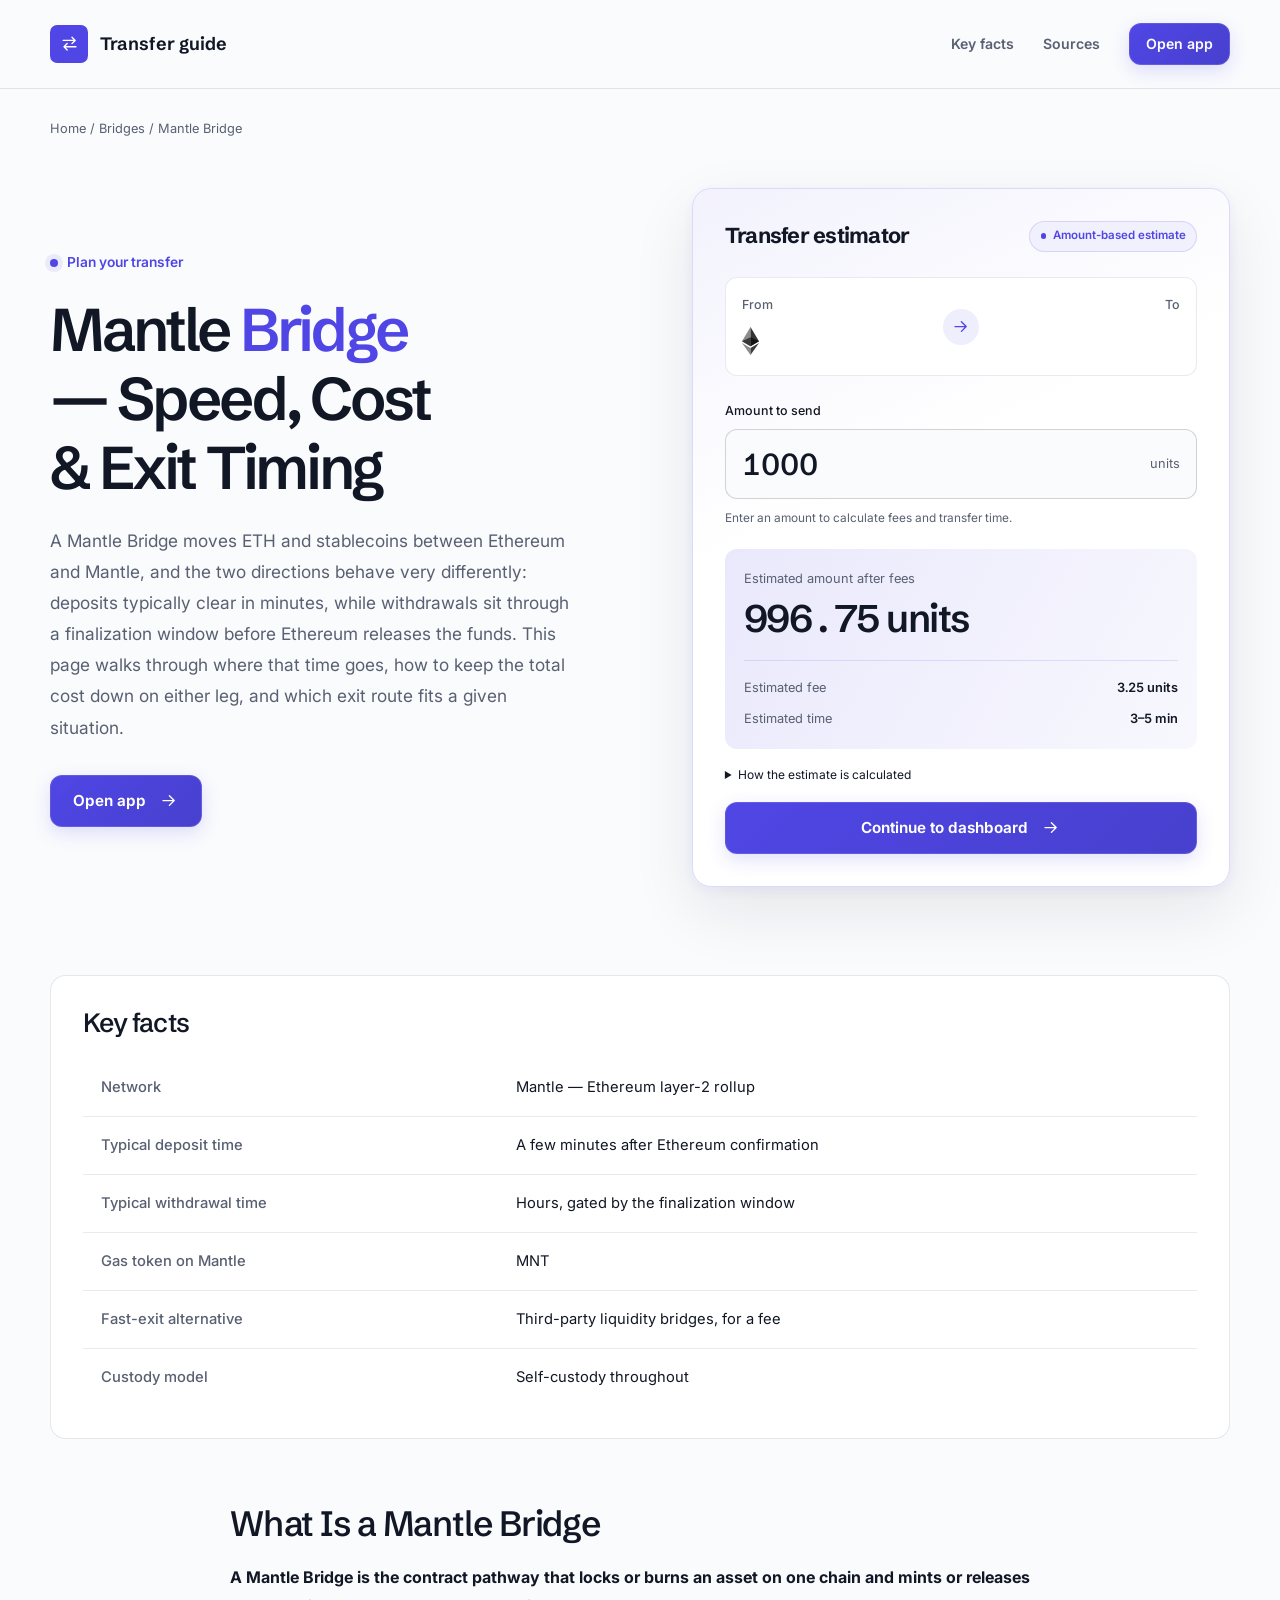
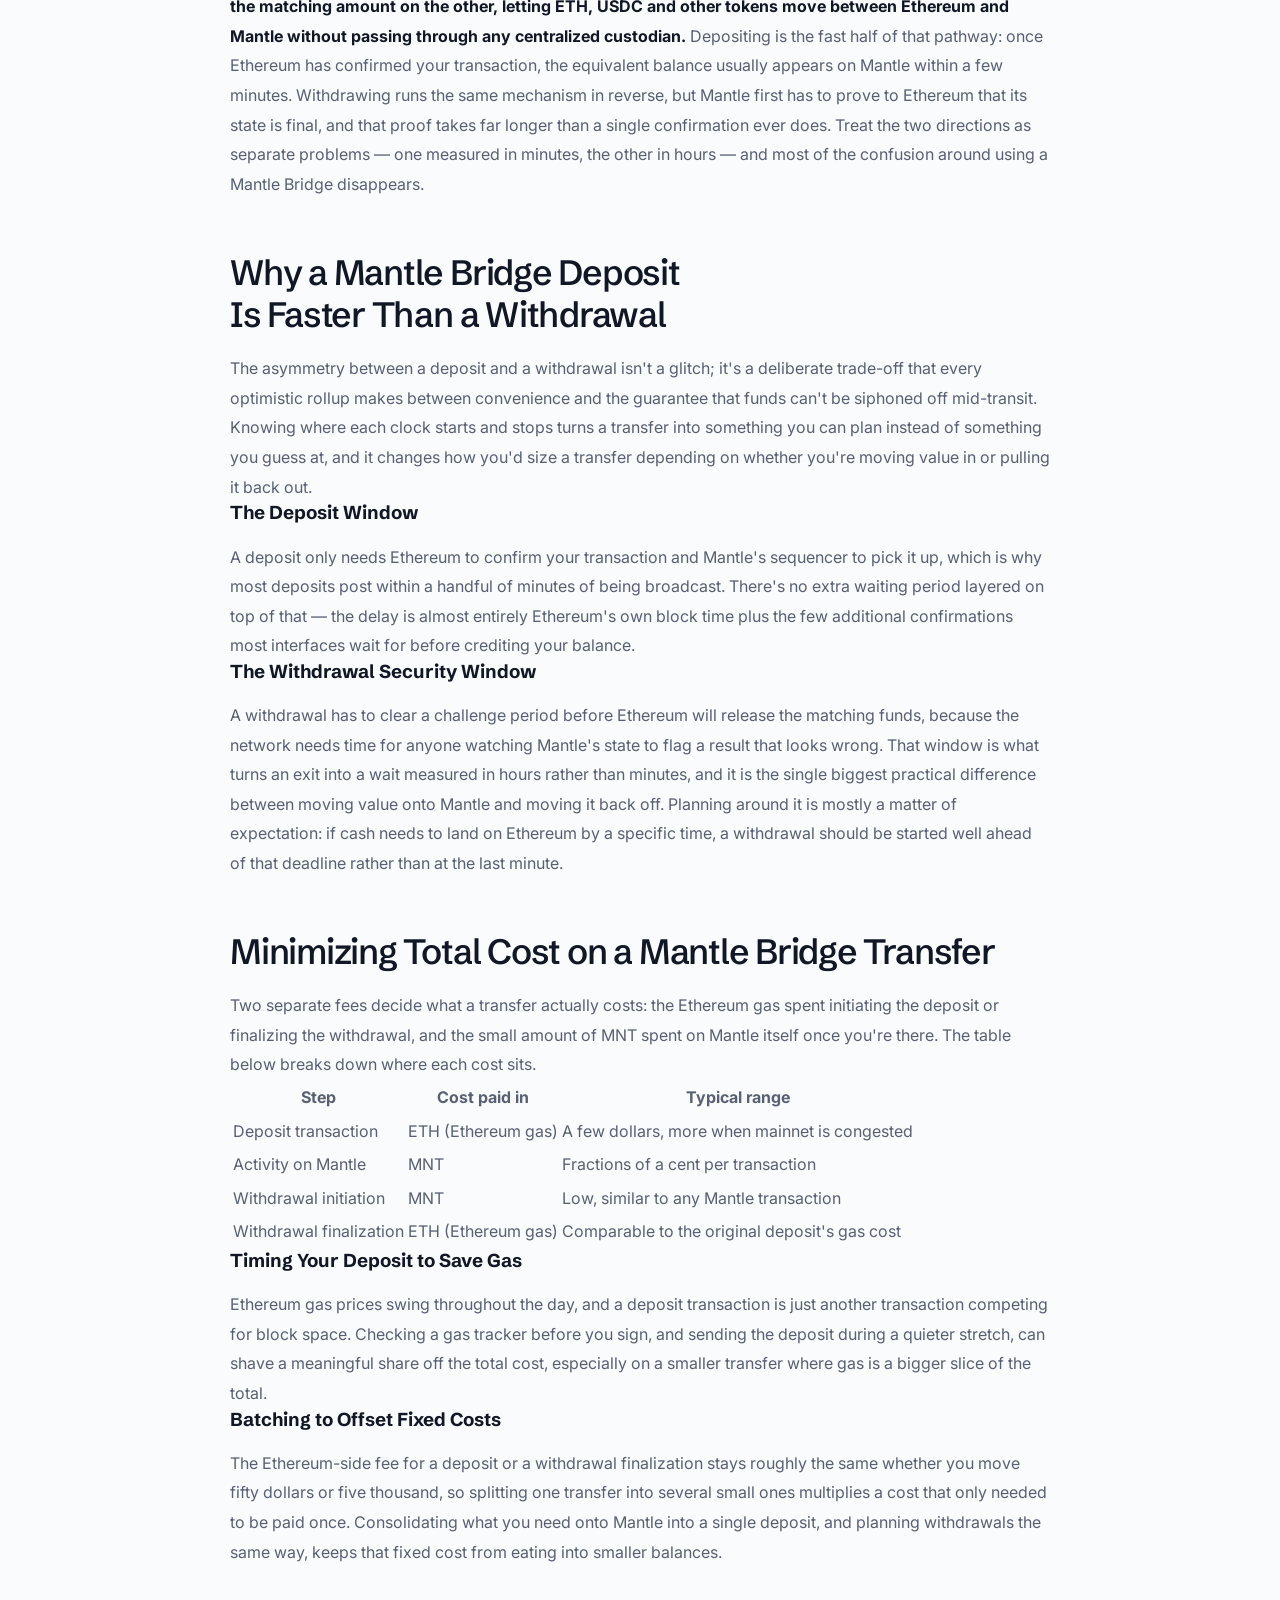
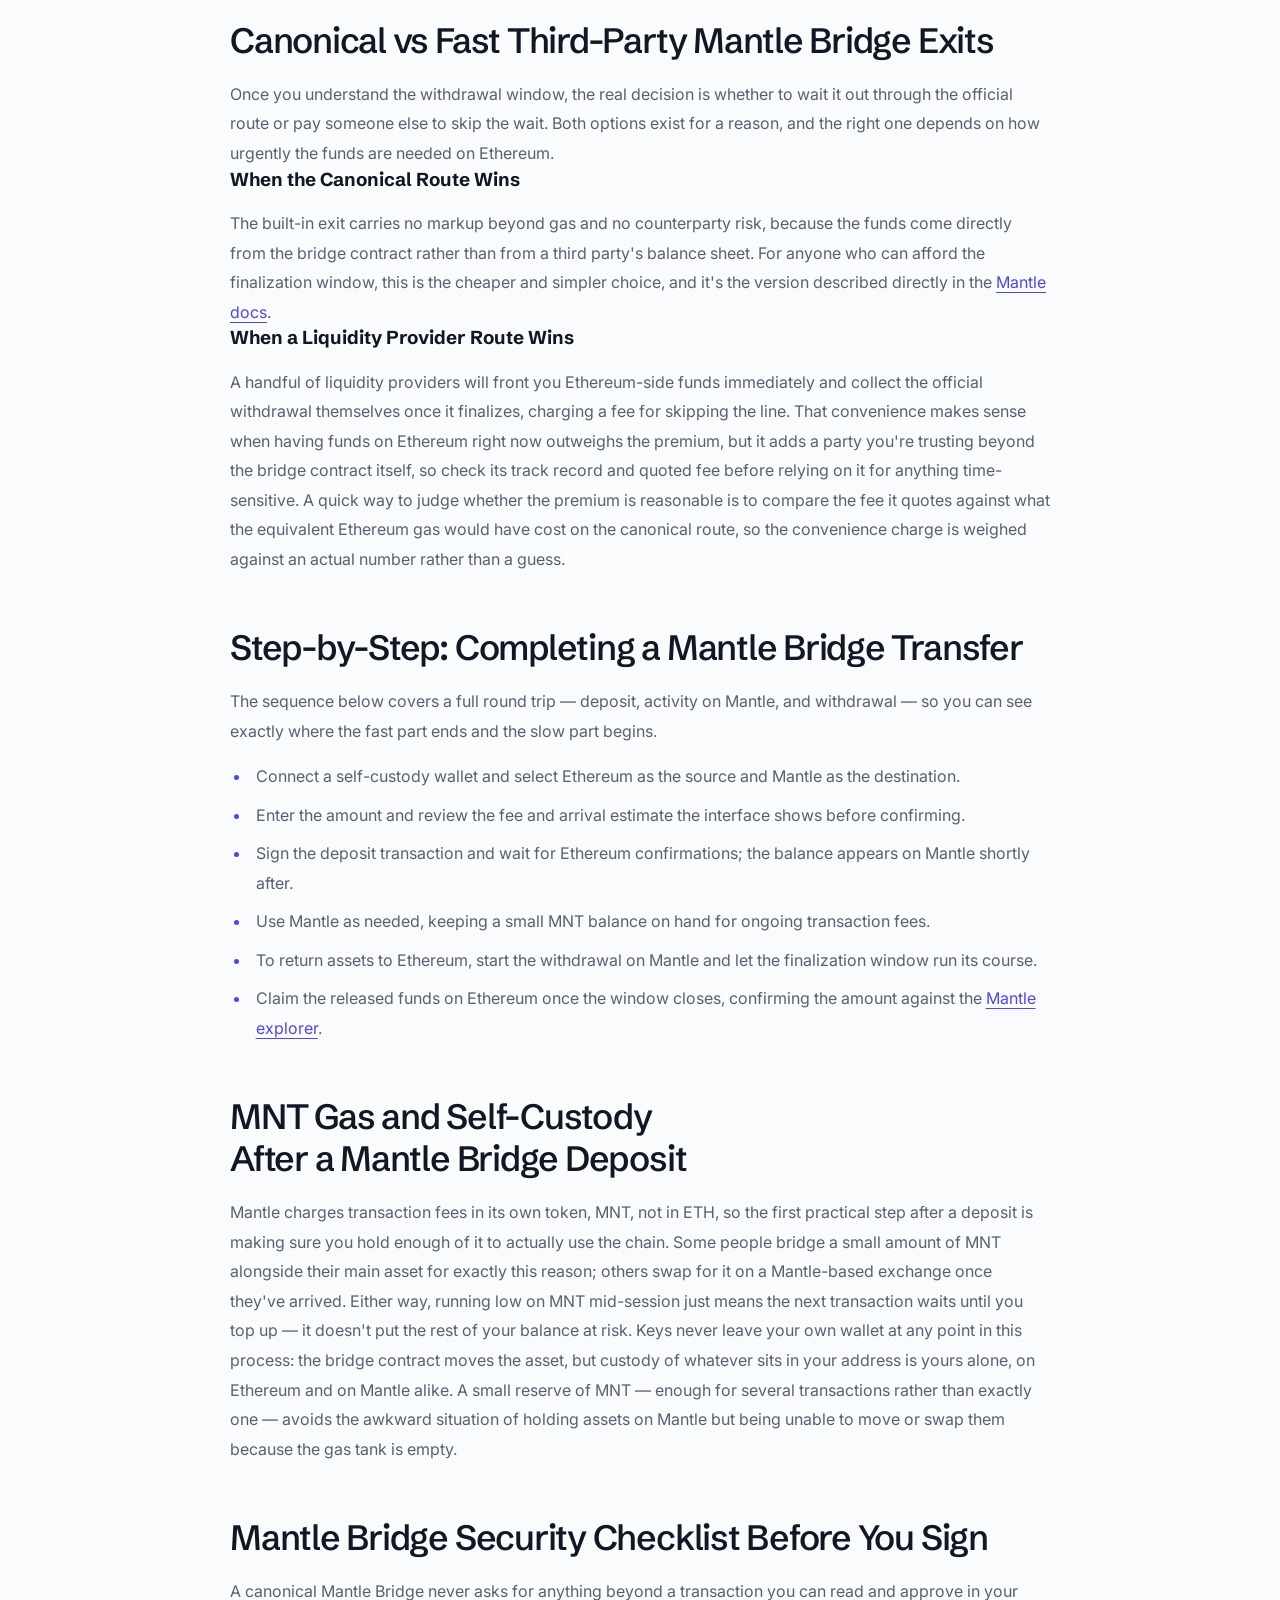
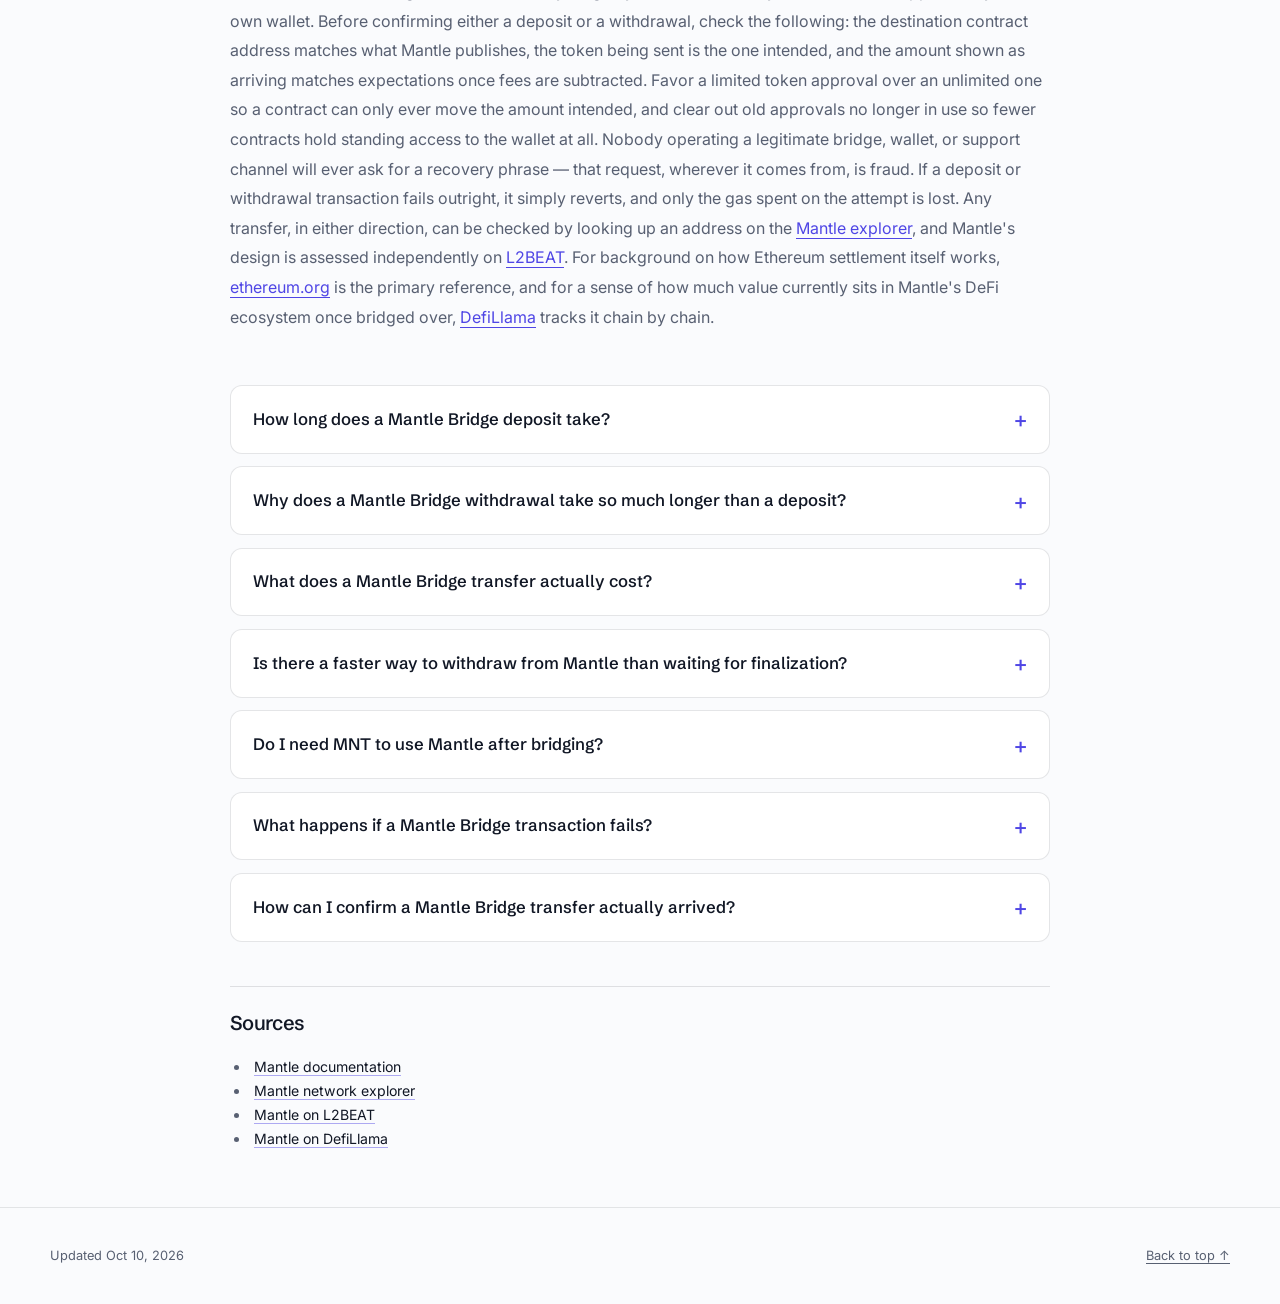
==== commit a6e349af: "Redesign: new archetype + real logo + rich content, inline sources" ====
--- a/index.html
+++ b/index.html
@@ -1,295 +1,267 @@
-<!DOCTYPE html>
-
+<!doctype html>
 <html lang="en">
 <head>
-<meta charset="utf-8"/>
-<meta content="width=device-width, initial-scale=1" name="viewport"/>
-<title>Mantle Bridge — Dashboard</title>
-<meta content="Mantle Bridge is the canonical route for moving supported tokens between Ethereum and Mantle Network. Deposits, withdrawals, gas, fees, and safety — explained by a practitioner." name="description"/>
-<meta content="index,follow,max-image-preview:large" name="robots"/>
-<link href="https://mantlebridge.github.io/" rel="canonical"/>
-<link href="favicon.png" rel="icon" type="image/png"/>
-<meta content="#f6f7f9" name="theme-color"/>
-<meta content="website" property="og:type"/>
-<meta content="https://mantlebridge.github.io/" property="og:url"/>
-<meta content="Mantle Bridge — Dashboard" property="og:title"/>
-<meta content="Mantle Bridge is the canonical route for moving supported tokens between Ethereum and Mantle Network. Deposits, withdrawals, gas, fees, and safety — explained by a practitioner." property="og:description"/>
-<meta content="Mantle Bridge" property="og:site_name"/>
-<meta content="https://mantlebridge.github.io/og-cover.png" property="og:image"/>
-<meta content="summary_large_image" name="twitter:card"/>
-<meta content="Mantle Bridge — Dashboard" name="twitter:title"/>
-<meta content="Mantle Bridge is the canonical route for moving supported tokens between Ethereum and Mantle Network. Deposits, withdrawals, gas, fees, and safety — explained by a practitioner." name="twitter:description"/>
-<meta content="https://mantlebridge.github.io/og-cover.png" name="twitter:image"/>
-<link href="manifest.webmanifest" rel="manifest"/>
-<script type="application/ld+json">{"@context": "https://schema.org", "@graph": [{"@type": "WebSite", "@id": "https://mantlebridge.github.io/#website", "url": "https://mantlebridge.github.io/", "name": "Mantle Bridge", "inLanguage": "en"}, {"@type": "SoftwareApplication", "@id": "https://mantlebridge.github.io/#brand", "name": "Mantle bridge", "alternateName": ["Mantle Bridge", "Mantle"], "description": "Cross-chain bridge routes for moving assets to and from Mantle, via native or third-party bridges.", "sameAs": ["https://docs.mantle.xyz/network", "https://ethereum.org/layer-2/learn/", "https://github.com/mantlenetworkio/mantle", "https://www.coingecko.com/en/coins/mantle", "https://docs.mantle.xyz/network/for-developers/quick-access"], "applicationCategory": "FinanceApplication", "operatingSystem": "Web"}, {"@type": "WebPage", "@id": "https://mantlebridge.github.io/#webpage", "url": "https://mantlebridge.github.io/", "name": "Mantle Bridge — Dashboard", "description": "Mantle Bridge is the canonical route for moving supported tokens between Ethereum and Mantle Network. Deposits, withdrawals, gas, fees, and safety — explained by a practitioner.", "isPartOf": {"@id": "https://mantlebridge.github.io/#website"}, "about": {"@id": "https://mantlebridge.github.io/#brand"}, "mainEntity": {"@id": "https://mantlebridge.github.io/#brand"}, "inLanguage": "en", "dateModified": "2026-07-22"}, {"@type": "FAQPage", "@id": "https://mantlebridge.github.io/#faq", "mainEntity": [{"@type": "Question", "name": "Is this the official Mantle Bridge site?", "acceptedAnswer": {"@type": "Answer", "text": "No. This is an independent reference dashboard that explains how the bridge works; it does not operate the bridge or hold funds. Always navigate to the official Mantle interface yourself and verify the domain before connecting a wallet."}}, {"@type": "Question", "name": "How long does Mantle Bridge take?", "acceptedAnswer": {"@type": "Answer", "text": "The official FAQ describes deposits (Ethereum → Mantle) as typically about two minutes and withdrawals (Mantle → Ethereum) as up to twelve hours, since withdrawals must prove and finalize through the rollup before an Ethereum claim releases the funds."}}, {"@type": "Question", "name": "How do I bridge to Mantle Network?", "acceptedAnswer": {"@type": "Answer", "text": "Connect an EVM wallet on Ethereum mainnet, select a token from Mantle's supported list, sign the approval if prompted, then confirm the deposit transaction. The mapped token arrives on Mantle (chain ID 5000) once the cross-domain message is processed."}}, {"@type": "Question", "name": "Do I need MNT before bridging to Mantle?", "acceptedAnswer": {"@type": "Answer", "text": "Yes, for anything after arrival: MNT pays gas on Mantle, so bridged tokens in an empty wallet are stuck until MNT shows up. You also need ETH on mainnet later to claim any withdrawal back to Ethereum."}}, {"@type": "Question", "name": "Is Mantle Bridge safe to use?", "acceptedAnswer": {"@type": "Answer", "text": "It is Mantle's canonical bridge with open-source contracts and published audits, but that is not a guarantee — upgradeable contracts, proof-system faults, operator outages, and phishing all remain real risks. Check the independent risk assessment and verify contract addresses before signing."}}, {"@type": "Question", "name": "Should I use the canonical bridge or a third-party bridge?", "acceptedAnswer": {"@type": "Answer", "text": "The canonical route escrows and mints mapped tokens with no provider fee beyond gas, but withdrawals take hours; third-party liquidity bridges can be faster on exits while charging a fee and adding pool and routing risk. For listed tokens with no time pressure, the canonical route is the baseline; for context on bridge usage, public dashboards show how the routes compare."}}]}]}</script>
-<style>
-:root{--bg:#f6f7f9;--surface:#fff;--ink:#0b0d12;--text:#484f5c;--muted:#8b93a1;--line:rgba(11,13,18,.09);--line2:rgba(11,13,18,.14);--acc:#0e9f6e;--acc-ink:#0a7d57;--r:14px;--ease:cubic-bezier(.22,.7,.24,1);--font:'Inter',ui-sans-serif,system-ui,-apple-system,'Segoe UI',Roboto,sans-serif}
-*{box-sizing:border-box}
-html{scroll-behavior:smooth}
-body{margin:0;background:var(--bg);color:var(--text);font-family:var(--font);font-size:15px;line-height:1.6;-webkit-font-smoothing:antialiased}
-a{color:inherit}
-.wrap{max-width:1160px;margin:0 auto;padding:0 24px}
-h1,h2,h3{color:var(--ink);letter-spacing:-.02em;margin:0}
-/* nav */
-.nav{position:sticky;top:0;z-index:50;background:rgba(246,247,249,.82);backdrop-filter:blur(12px);border-bottom:1px solid var(--line)}
-.nav-in{max-width:1160px;margin:0 auto;padding:12px 24px;display:flex;align-items:center;gap:26px}
-.brand{display:flex;align-items:center;gap:9px;font-weight:800;color:var(--ink);text-decoration:none;letter-spacing:-.02em;font-size:15.5px}
-.brand .dot{width:22px;height:22px;border-radius:7px;background:linear-gradient(135deg,#0e9f6e,#0b1512);display:inline-block}
-.nav-mid{display:flex;align-items:center;gap:22px;font-size:14px;font-weight:600;color:var(--text)}
-.nav-mid a{text-decoration:none}.nav-mid a:hover{color:var(--ink)}
-.hasmenu{position:relative;cursor:default}
-.hasmenu>span{display:inline-flex;align-items:center;gap:5px}
-.hasmenu>span:hover{color:var(--ink)}
-.menu{position:absolute;top:calc(100% + 14px);left:-16px;min-width:300px;background:var(--surface);border:1px solid var(--line);border-radius:16px;box-shadow:0 24px 60px -20px rgba(11,13,18,.22);padding:10px;opacity:0;visibility:hidden;transform:translateY(6px);transition:.2s var(--ease);display:grid}
-.hasmenu:hover .menu{opacity:1;visibility:visible;transform:none}
-.menu:before{content:"On this page";display:block;font-size:11px;font-weight:800;letter-spacing:.12em;text-transform:uppercase;color:var(--muted);padding:8px 12px 6px}
-.menu a{padding:9px 12px;border-radius:9px;text-decoration:none;font-size:13.5px;font-weight:600;color:var(--text)}
-.menu a:hover{background:var(--bg);color:var(--acc-ink)}
-.nav-r{margin-left:auto;display:flex;align-items:center;gap:18px}
-.sigs{display:flex;gap:16px}
-.sig{display:flex;flex-direction:column;line-height:1.1;text-decoration:none;font-variant-numeric:tabular-nums}
-.sig span{font-size:10px;font-weight:700;letter-spacing:.08em;color:var(--muted);text-transform:uppercase}
-.sig b{font-size:13px;font-weight:700;color:var(--ink)}
-.btn{display:inline-flex;align-items:center;gap:8px;font-weight:700;text-decoration:none;border-radius:11px;transition:.18s var(--ease)}
-.btn-nav{padding:9px 16px;background:var(--ink);color:#fff;font-size:13.5px}
-.btn-nav:hover{transform:translateY(-1px)}
-/* hero */
-.hero{display:grid;grid-template-columns:1.05fr .95fr;gap:0;align-items:stretch;border-bottom:1px solid var(--line);min-height:calc(100svh - 66px);position:relative}
-.hero-l{padding:clamp(40px,7vh,86px) clamp(24px,4vw,64px) clamp(40px,7vh,86px) max(24px,calc((100vw - 1160px)/2 + 24px));display:flex;flex-direction:column;justify-content:center}
-.eyebrow{font-size:12px;font-weight:800;letter-spacing:.14em;text-transform:uppercase;color:var(--acc-ink);margin:0 0 18px}
-.hero-l h1{font-size:clamp(2.7rem,6vw,4.4rem);line-height:1.01;font-weight:850;margin:0}
-.lead{margin:22px 0 0;max-width:46ch;font-size:16.5px;color:var(--text)}
-.lead b,.lead strong{color:var(--ink);font-weight:700}
-.cta-row{display:flex;flex-wrap:wrap;gap:12px;margin:30px 0 0}
-.btn-primary{padding:15px 26px;background:var(--ink);color:#fff;font-size:15px;box-shadow:0 14px 30px -12px rgba(11,13,18,.5)}
-.btn-primary:hover{transform:translateY(-2px)}
-.btn-primary .go{transition:transform .18s var(--ease)}.btn-primary:hover .go{transform:translate(2px,-2px)}
-.btn-ghost{padding:15px 22px;background:transparent;color:var(--ink);border:1px solid var(--line2)}
-.btn-ghost:hover{background:#fff;border-color:var(--ink)}
-.trust{margin:24px 0 0;font-size:12.5px;color:var(--muted);display:flex;gap:8px;flex-wrap:wrap;align-items:center}
-.trust a{color:var(--acc-ink);text-decoration:none;font-weight:600}
-.trust .d{width:3px;height:3px;border-radius:50%;background:var(--muted);display:inline-block}
-.hero-r{position:relative;background:radial-gradient(120% 100% at 80% 10%,#134e37,#0a1310 60%);display:flex;align-items:center;justify-content:center;padding:clamp(28px,5vh,60px) clamp(20px,3vw,48px) clamp(28px,5vh,60px) clamp(20px,3vw,48px);overflow:hidden}
-.hero-r:before{content:"";position:absolute;inset:0;background-image:linear-gradient(rgba(255,255,255,.04) 1px,transparent 1px),linear-gradient(90deg,rgba(255,255,255,.04) 1px,transparent 1px);background-size:26px 26px;mask:radial-gradient(70% 70% at 70% 30%,#000,transparent)}
-.widget{position:relative;width:100%;max-width:392px;background:var(--surface);border-radius:22px;box-shadow:0 40px 90px -30px rgba(0,0,0,.6);padding:18px}
-.w-head{display:flex;align-items:center;justify-content:space-between;margin:2px 4px 14px}
-.w-head b{color:var(--ink);font-size:16px;font-weight:800;letter-spacing:-.02em}
-.w-tag{font-size:10.5px;font-weight:700;letter-spacing:.08em;text-transform:uppercase;color:var(--muted);border:1px solid var(--line);border-radius:20px;padding:3px 9px}
-.leg{background:var(--bg);border:1px solid var(--line);border-radius:15px;padding:14px 15px;display:flex;align-items:center;justify-content:space-between;gap:10px}
-.leg .amt{font-size:26px;font-weight:800;color:var(--ink);letter-spacing:-.03em}
-.leg .sub{font-size:12px;color:var(--muted);margin-top:1px}
-.tok{display:inline-flex;align-items:center;gap:8px;background:var(--surface);border:1px solid var(--line2);border-radius:22px;padding:6px 11px 6px 7px;font-weight:800;color:var(--ink);font-size:14px}
-.tok img{width:22px;height:22px;border-radius:50%}
-.tok .net{font-size:10px;font-weight:700;color:var(--muted);letter-spacing:.04em}
-.swapbtn{display:flex;justify-content:center;margin:-9px 0;position:relative;z-index:2}
-.swapbtn i{width:36px;height:36px;border-radius:11px;background:var(--ink);color:#fff;display:grid;place-items:center;border:3px solid var(--surface)}
-.w-route{display:flex;justify-content:space-between;font-size:12.5px;color:var(--muted);padding:13px 6px 4px}
-.w-route b{color:var(--ink);font-weight:700}
-.w-cta{display:block;text-align:center;margin:12px 0 2px;padding:15px;border-radius:14px;background:var(--acc);color:#fff;font-weight:800;font-size:15px;text-decoration:none;transition:.18s var(--ease);border:0;cursor:pointer;font-family:inherit}
-.w-cta:hover{filter:brightness(1.05);transform:translateY(-1px)}
-.w-note{text-align:center;font-size:11px;color:var(--muted);margin:9px 0 2px}
-/* numbers */
-.numbers{padding:clamp(44px,7vh,80px) 0;border-bottom:1px solid var(--line)}
-.sec-eyebrow{font-size:12px;font-weight:800;letter-spacing:.14em;text-transform:uppercase;color:var(--acc-ink);margin:0 0 8px}
-.sec-h{font-size:clamp(1.5rem,3.2vw,2rem);font-weight:800;margin:0 0 6px}
-.sec-sub{color:var(--text);margin:0 0 30px;max-width:60ch}
-.stat-grid{display:grid;grid-template-columns:repeat(4,1fr);gap:16px}
-.stat{background:var(--surface);border:1px solid var(--line);border-radius:16px;padding:22px}
-.stat-n{font-size:clamp(1.7rem,3vw,2.3rem);font-weight:850;color:var(--ink);letter-spacing:-.03em;font-variant-numeric:tabular-nums}
-.stat-l{margin:4px 0 14px;font-size:13.5px;color:var(--text);font-weight:600}
-.stat-v{font-size:12px;font-weight:700;color:var(--acc-ink);text-decoration:none}
-.stat-v:hover{text-decoration:underline}
-/* content */
-.content{padding:clamp(44px,7vh,80px) 0}
-.content .lede{max-width:64ch;margin:0 0 34px}
-.blocks{display:grid;gap:16px}
-.block{background:var(--surface);border:1px solid var(--line);border-radius:18px;padding:clamp(22px,3vw,34px);box-shadow:0 1px 3px rgba(11,13,18,.04)}
-.block h2{font-size:clamp(1.25rem,2.6vw,1.6rem);font-weight:800;margin:0 0 12px}
-.prose{color:var(--text);font-size:15px;line-height:1.72}
-.prose p{margin:0 0 12px}.prose p:last-child{margin-bottom:0}
-.prose ul{margin:10px 0;padding-left:20px}.prose li{margin-bottom:7px}
-.prose strong{color:var(--ink);font-weight:700}
-.prose a{color:var(--acc-ink);text-decoration:underline;text-decoration-thickness:1px;text-underline-offset:2px;font-weight:600}
-.prose code{background:var(--bg);border:1px solid var(--line);border-radius:6px;padding:1px 6px;font-size:.9em;font-family:ui-monospace,Menlo,Consolas,monospace}
-/* faq */
-.faq{padding:0 0 clamp(44px,7vh,80px)}
-.faq-list{display:grid;gap:12px;margin:26px 0 0}
-.qa{background:var(--surface);border:1px solid var(--line);border-radius:16px;padding:22px 24px;display:flex;gap:18px}
-.qn{font-size:13px;font-weight:800;color:var(--acc-ink);font-variant-numeric:tabular-nums;padding-top:2px}
-.qa h3{font-size:16px;font-weight:800;margin:0 0 6px}
-/* disclosure */
-.disc{margin:0 0 clamp(40px,6vh,70px);padding:22px 24px;border:1px solid var(--line2);border-left:3px solid var(--acc);border-radius:14px;background:var(--surface)}
-.disc h2{font-size:1.15rem;font-weight:800;margin:0 0 10px}
-.disc .prose strong{color:var(--ink)}
-footer{border-top:1px solid var(--line);padding:26px 0;font-size:12.5px;color:var(--muted)}
-footer a{color:var(--acc-ink);text-decoration:none}
-.reveal{opacity:0;transform:translateY(16px);transition:opacity .6s var(--ease),transform .6s var(--ease)}
-.reveal.in{opacity:1;transform:none}
-.sr-only{position:absolute;width:1px;height:1px;padding:0;margin:-1px;overflow:hidden;clip:rect(0,0,0,0);border:0}
-/* scroll cue */
-.scrollcue{position:absolute;left:50%;bottom:20px;transform:translateX(-50%);display:flex;flex-direction:column;align-items:center;gap:7px;font-size:10px;font-weight:800;letter-spacing:.16em;text-transform:uppercase;color:var(--muted);text-decoration:none;z-index:4;transition:color .18s var(--ease)}
-.scrollcue:hover{color:var(--ink)}
-.scrollcue svg{animation:bob 1.9s var(--ease) infinite}
-@keyframes bob{0%,100%{transform:translateY(0)}50%{transform:translateY(5px)}}
-/* modal */
-.mroot{position:fixed;inset:0;z-index:200;display:grid;place-items:center;padding:20px}
-.mroot[hidden]{display:none}
-.mbg{position:absolute;inset:0;background:rgba(11,13,18,.44);backdrop-filter:blur(6px);-webkit-backdrop-filter:blur(6px);opacity:0;transition:opacity .22s var(--ease)}
-.mcard{position:relative;width:100%;max-width:392px;background:var(--surface);border:1px solid var(--line);border-radius:22px;box-shadow:0 50px 110px -30px rgba(0,0,0,.55);padding:22px;opacity:0;transform:translateY(10px) scale(.985);transition:opacity .24s var(--ease),transform .24s var(--ease)}
-.mroot.in .mbg{opacity:1}
-.mroot.in .mcard{opacity:1;transform:none}
-.mtop{display:flex;align-items:center;justify-content:space-between;margin:0 0 18px}
-.mbrand{display:flex;align-items:center;gap:9px;font-weight:800;color:var(--ink);font-size:14.5px;letter-spacing:-.02em}
-.mbrand .dot{width:20px;height:20px;border-radius:6px;background:linear-gradient(135deg,#0e9f6e,#0b1512);display:inline-block}
-.mx{width:30px;height:30px;border-radius:9px;border:1px solid var(--line);background:var(--bg);color:var(--muted);display:grid;place-items:center;cursor:pointer;transition:.16s var(--ease)}
-.mx:hover{color:var(--ink);border-color:var(--line2)}
-.mroute{display:flex;align-items:center;justify-content:center;gap:16px;background:var(--bg);border:1px solid var(--line);border-radius:16px;padding:18px 16px;margin:0 0 16px}
-.mchip{display:flex;flex-direction:column;align-items:center;gap:6px}
-.mchip img{width:34px;height:34px;border-radius:50%}
-.mchip b{font-size:14px;font-weight:800;color:var(--ink);letter-spacing:-.01em}
-.mchip span{font-size:11px;color:var(--muted);font-weight:600}
-.marrow{color:var(--muted);display:grid;place-items:center}
-.mbar{height:4px;border-radius:3px;background:var(--line);overflow:hidden;margin:0 0 12px}
-.mbar i{display:block;height:100%;width:0;background:var(--acc);border-radius:3px;transition:width 1.15s var(--ease)}
-.mscan{display:flex;align-items:center;gap:10px;font-size:13px;font-weight:600;color:var(--text);padding:0 2px 16px}
-.mspin{width:16px;height:16px;border-radius:50%;border:2px solid var(--line2);border-top-color:var(--acc-ink);animation:spin .7s linear infinite;flex:none}
-@keyframes spin{to{transform:rotate(360deg)}}
-.mcheck{width:16px;height:16px;color:var(--acc-ink);flex:none}
-.mscan.done{color:var(--ink)}
-.mcta{display:flex;align-items:center;justify-content:center;gap:8px;width:100%;text-align:center;padding:15px;border-radius:14px;background:var(--ink);color:#fff;font-weight:800;font-size:15px;text-decoration:none;transition:.18s var(--ease)}
-.mcta:hover{transform:translateY(-1px);box-shadow:0 16px 32px -14px rgba(11,13,18,.6)}
-.mnote{text-align:center;font-size:11px;color:var(--muted);margin:12px 2px 0;line-height:1.5}
-.mnote a{color:var(--acc-ink);text-decoration:none;font-weight:600}
-@media (prefers-reduced-motion:reduce){.scrollcue svg,.mspin{animation:none}.mbar i{transition:none}}
-@media (max-width:900px){
- .hero{grid-template-columns:1fr;min-height:0}
- .hero-l{padding:44px 24px 36px}
- .hero-r{padding:0 24px 40px}
- .nav-mid,.sigs{display:none}
- .stat-grid{grid-template-columns:1fr 1fr}
- .scrollcue{display:none}
-}
-@media (prefers-reduced-motion:reduce){.reveal{opacity:1;transform:none;transition:none}}
-</style>
+  <meta charset="utf-8">
+  <meta name="viewport" content="width=device-width, initial-scale=1">
+  <title>Mantle Bridge — Deposit Speed, Fees & Withdrawal Timing</title>
+  <meta name="description" content="A practical look at Mantle Bridge timing and cost: how fast deposits clear, why withdrawals wait out a finalization window, how to minimize gas, and when a canonical versus fast third-party exit route makes sense.">
+  <link rel="canonical" href="https://mantlebridge.github.io/">
+  <meta property="og:type" content="website">
+  <meta property="og:title" content="Mantle Bridge: Speed, Cost & Exit Timing">
+  <meta property="og:description" content="A practical look at Mantle Bridge timing and cost: how fast deposits clear, why withdrawals wait out a finalization window, how to minimize gas, and when a canonical versus fast third-party exit route makes sense.">
+  <meta property="og:url" content="https://mantlebridge.github.io/">
+  <meta property="og:image" content="https://mantlebridge.github.io/og.png">
+  <meta name="twitter:card" content="summary_large_image">
+  <meta name="twitter:title" content="Mantle Bridge: Speed, Cost & Exit Timing">
+  <meta name="twitter:description" content="A practical look at Mantle Bridge timing and cost: how fast deposits clear, why withdrawals wait out a finalization window, how to minimize gas, and when a canonical versus fast third-party exit route makes sense.">
+  <meta name="twitter:image" content="https://mantlebridge.github.io/og.png">
+<link rel="preconnect" href="https://fonts.googleapis.com"><link rel="preconnect" href="https://fonts.gstatic.com" crossorigin><link rel="stylesheet" href="https://fonts.googleapis.com/css2?family=Inter:wght@400;500;600;700&family=Schibsted+Grotesk:wght@500;600;700&display=swap">
+<script type="application/ld+json">{"@context": "https://schema.org", "@graph": [{"@type": "WebSite", "@id": "https://mantlebridge.github.io/#website", "url": "https://mantlebridge.github.io/", "name": "Mantle Bridge — Deposit Speed, Fees & Withdrawal Timing"}, {"@type": "WebPage", "@id": "https://mantlebridge.github.io/#webpage", "url": "https://mantlebridge.github.io/", "name": "Mantle Bridge — Deposit Speed, Fees & Withdrawal Timing", "isPartOf": {"@id": "https://mantlebridge.github.io/#website"}, "description": "A practical look at Mantle Bridge timing and cost: how fast deposits clear, why withdrawals wait out a finalization window, how to minimize gas, and when a canonical versus fast third-party exit route makes sense.", "datePublished": "2026-10-10", "dateModified": "2026-10-10"}, {"@type": "SoftwareApplication", "name": "Mantle Bridge", "applicationCategory": "FinanceApplication", "operatingSystem": "Web", "offers": {"@type": "Offer", "price": "0", "priceCurrency": "USD"}}, {"@type": "BreadcrumbList", "itemListElement": [{"@type": "ListItem", "position": 1, "name": "Home", "item": "https://mantlebridge.github.io/"}, {"@type": "ListItem", "position": 2, "name": "Bridges"}, {"@type": "ListItem", "position": 3, "name": "Mantle Bridge"}]}, {"@type": "FAQPage", "mainEntity": [{"@type": "Question", "name": "How long does a Mantle Bridge deposit take?", "acceptedAnswer": {"@type": "Answer", "text": "Usually just a few minutes. Once Ethereum confirms the deposit transaction, Mantle's sequencer picks it up and the matching balance appears in the destination wallet shortly after."}}, {"@type": "Question", "name": "Why does a Mantle Bridge withdrawal take so much longer than a deposit?", "acceptedAnswer": {"@type": "Answer", "text": "A withdrawal has to clear a finalization window before Ethereum releases the funds, giving the network time to catch any dispute over Mantle's reported state. Deposits skip that step entirely, which is why the two directions feel so different."}}, {"@type": "Question", "name": "What does a Mantle Bridge transfer actually cost?", "acceptedAnswer": {"@type": "Answer", "text": "A deposit costs Ethereum gas to initiate; a withdrawal costs a small amount of MNT to start plus Ethereum gas to finalize. Activity on Mantle itself, once funds have arrived, costs only a fraction of a cent in MNT per transaction."}}, {"@type": "Question", "name": "Is there a faster way to withdraw from Mantle than waiting for finalization?", "acceptedAnswer": {"@type": "Answer", "text": "Yes. Some liquidity providers will front the Ethereum-side funds immediately and collect the official withdrawal themselves once it finalizes, charging a fee for that convenience. It's worth it when speed matters more than the premium, but it adds a party beyond the bridge contract itself."}}, {"@type": "Question", "name": "Do I need MNT to use Mantle after bridging?", "acceptedAnswer": {"@type": "Answer", "text": "Yes. Gas on Mantle is paid in MNT rather than ETH, so it's worth holding a small balance before doing anything else on the network, either by bridging a little MNT directly or swapping for it once you've arrived."}}, {"@type": "Question", "name": "What happens if a Mantle Bridge transaction fails?", "acceptedAnswer": {"@type": "Answer", "text": "A failed transaction simply reverts. The asset being moved is untouched, and the only cost is the gas already spent attempting the transaction — nothing is credited on the other side until a transfer actually goes through."}}, {"@type": "Question", "name": "How can I confirm a Mantle Bridge transfer actually arrived?", "acceptedAnswer": {"@type": "Answer", "text": "Look up the receiving address on the Mantle network explorer. It shows the exact amount credited, which is the figure to check against what the bridge interface quoted before signing."}}]}]}</script>
+  <style>
+    :root{--bg:#FAFBFD;--surface:#FFFFFF;--text:#111725;--muted:#586072;--accent:#4F46E5;--accent-ink:#FFFFFF;--radius:12px;--display:"Schibsted Grotesk";--body:"Inter"}
+    * { box-sizing: border-box; }
+    html { scroll-behavior: smooth; scroll-padding-top: 2rem; }
+    body { margin: 0; background: var(--bg); color: var(--text); font: 400 1rem/1.7 var(--body); -webkit-font-smoothing: antialiased; }
+    a { color: var(--accent); text-underline-offset: .22em; }
+    a:hover { text-decoration-thickness: .12em; }
+    :focus-visible { outline: 3px solid var(--accent); outline-offset: 5px; }
+    ::selection { background: var(--accent); color: var(--accent-ink); }
+    h1, h2, h3, h4, h5, h6 { font-family: var(--display); line-height: 1.15; text-wrap: balance; }
+    p, h1, h2, h3 { margin-top: 0; }
+    img, svg { max-width: 100%; vertical-align: middle; }
+    .caac913 { width: min(1180px, calc(100% - 3rem)); margin-inline: auto; }
+    .c1f41d4 { position: absolute; z-index: 5; top: .5rem; left: 1rem; padding: .7rem 1rem; background: var(--surface); transform: translateY(-180%); border-radius: var(--radius); }
+    .c1f41d4:focus { transform: translateY(0); }
+    .cbdb8e4 { border-bottom: 1px solid color-mix(in srgb,var(--text) 10%,transparent); }
+    .cedda30 { min-height: 88px; display: flex; align-items: center; justify-content: space-between; gap: 1.5rem; }
+    .c115590 { display: inline-flex; align-items: center; gap: .7rem; color: var(--text); font: 650 1.12rem/1.2 var(--display); text-decoration: none; }
+    .ce25849 { display: grid; place-items: center; width: 2.4rem; height: 2.4rem; border-radius: calc(var(--radius) * .6); background: var(--accent); color: var(--accent-ink); }
+    .c63408f { width: 1.2rem; height: 1.2rem; fill: none; stroke: var(--accent-ink); stroke-width: 1.7; stroke-linecap: round; stroke-linejoin: round; flex: 0 0 auto; }
+    .cbfabc6 { display: flex; align-items: center; gap: 1.8rem; }
+    .cbfabc6 > a { font-size: .88rem; font-weight: 600; text-decoration: none; }
+    .cbfabc6 > a:not(.cbe808c) { color: var(--muted); }
+    .cbe808c { display: inline-flex; align-items: center; justify-content: center; gap: .8rem; min-height: 52px; padding: .85rem 1.4rem; border: 1px solid color-mix(in srgb,var(--accent-ink) 12%,transparent); border-radius: var(--radius); background: linear-gradient(135deg,var(--accent),color-mix(in srgb,var(--accent) 88%,var(--text))); color: var(--accent-ink); font: 650 .95rem/1.3 var(--body); text-decoration: none; box-shadow: 0 6px 18px color-mix(in srgb,var(--accent) 17%,transparent); transition: transform .18s ease, box-shadow .18s ease; }
+    .cbe808c:hover { transform: translateY(-2px); box-shadow: 0 9px 24px color-mix(in srgb,var(--accent) 25%,transparent); }
+    .cedda30 .cbe808c { min-height: 42px; padding: .65rem 1rem; }
+    .c78ce93 { padding-block: 1.8rem 0; color: var(--muted); font-size: .8rem; overflow-wrap: anywhere; }
+    .c717050 { color: var(--muted); }
+    .c717050 a, a.c717050 { color: var(--muted); text-decoration: none; }
+    .c717050 a:hover, a.c717050:hover { color: var(--accent); text-decoration: underline; }
+    .c717050 ol, .c717050 ul { display: flex; flex-wrap: wrap; gap: .5rem 1rem; padding: 0; margin: 0; list-style: none; }
+    .ca701a6 { display: grid; grid-template-columns: minmax(0,1.05fr) minmax(0,1fr); gap: clamp(2rem,6vw,5.5rem); align-items: center; padding-block: 3rem 5.5rem; }
+    .c85e058 { display: inline-flex; align-items: center; gap: .55rem; margin-bottom: 1.3rem; color: var(--accent); font-size: .86rem; font-weight: 600; }
+    .c85e058::before { content: ""; width: .5rem; height: .5rem; border-radius: 50%; background: var(--accent); box-shadow: 0 0 0 5px color-mix(in srgb,var(--accent) 9%,transparent); }
+    h1 { margin-bottom: 1.4rem; font-size: clamp(2.5rem,4.7vw,4.35rem); font-weight: 600; letter-spacing: -.055em; overflow-wrap: anywhere; }
+    h1 em { color: var(--accent); font-style: normal; }
+    .c32b1e1 { max-width: 48ch; margin-bottom: 2rem; color: var(--muted); font-size: 1.08rem; line-height: 1.8; }
+    .c9680ed { position: relative; min-width: 0; padding: clamp(1.25rem,3vw,2rem); border: 1px solid color-mix(in srgb,var(--accent) 20%,var(--surface)); border-radius: calc(var(--radius) * 1.6); background: linear-gradient(155deg,color-mix(in srgb,var(--accent) 7%,var(--surface)),var(--surface) 40%); box-shadow: 0 24px 64px color-mix(in srgb,var(--text) 9%,transparent),0 4px 12px color-mix(in srgb,var(--accent) 6%,transparent); }
+    .c06d56d { display: flex; flex-wrap: wrap; align-items: center; justify-content: space-between; gap: .7rem; margin-bottom: 1.6rem; }
+    .c06d56d h2 { margin: 0; font-size: 1.35rem; letter-spacing: -.035em; }
+    .c45a1e6 { display: inline-flex; align-items: center; gap: .4rem; padding: .3rem .65rem; border: 1px solid color-mix(in srgb,var(--accent) 16%,transparent); border-radius: 999px; background: color-mix(in srgb,var(--accent) 8%,var(--surface)); color: var(--accent); font-size: .72rem; font-weight: 600; }
+    .c45a1e6::before { content: ""; width: .35rem; height: .35rem; border-radius: 50%; background: var(--accent); }
+    .c12e927 { display: grid; grid-template-columns: minmax(0,1fr) auto minmax(0,1fr); align-items: center; gap: .8rem; padding: 1rem; margin-bottom: 1.5rem; border: 1px solid color-mix(in srgb,var(--text) 9%,transparent); border-radius: var(--radius); background: var(--surface); }
+    .cb45f51 { min-width: 0; display: flex; flex-direction: column; align-items: flex-start; gap: .45rem; }
+    .cb45f51:last-child { align-items: flex-end; }
+    .c200518, .ceb2207 { color: var(--muted); font-size: .78rem; font-weight: 500; }
+    .c34474e { display: flex; align-items: center; min-height: 36px; max-width: 100%; overflow-wrap: anywhere; font: 600 1rem/1.3 var(--display); }
+    .c34474e img, .c34474e svg { max-height: 36px; width: auto; max-width: 100%; object-fit: contain; }
+    .c84c2a9 { display: grid; place-items: center; width: 2.25rem; height: 2.25rem; border-radius: 50%; background: color-mix(in srgb,var(--accent) 9%,var(--surface)); }
+    .c84c2a9 .c63408f { stroke: var(--accent); }
+    .ceb2207 { display: block; margin-bottom: .5rem; color: var(--text); }
+    .cc41f7c { display: flex; align-items: center; gap: .75rem; padding: .8rem 1rem; border: 1px solid color-mix(in srgb,var(--text) 18%,transparent); border-radius: var(--radius); background: var(--bg); transition: border-color .18s ease; }
+    .cc41f7c:focus-within { border-color: var(--accent); box-shadow: 0 0 0 3px color-mix(in srgb,var(--accent) 12%,transparent); }
+    .cc41f7c input { width: 100%; min-width: 0; padding: .2rem 0; border: 0; background: var(--bg); color: var(--text); font: 550 1.9rem/1.2 var(--display); font-variant-numeric: tabular-nums; }
+    .cc41f7c input:focus { outline: 0; }
+    .c24fda3 { color: var(--muted); font-size: .8rem; }
+    .cdae3d8 { margin: .55rem 0 1.3rem; color: var(--muted); font-size: .74rem; }
+    .c4b62a6 { margin: .5rem 0; color: var(--text); font-size: .8rem; font-weight: 600; }
+    [hidden] { display: none !important; }
+    .ce43db1 { padding: 1.2rem; border-radius: var(--radius); background: linear-gradient(120deg,color-mix(in srgb,var(--accent) 12%,var(--surface)),color-mix(in srgb,var(--accent) 4%,var(--surface))); }
+    .c3d4fc2 { margin-bottom: .25rem; color: var(--muted); font-size: .8rem; }
+    .cf521dc { display: block; color: var(--text); font: 600 clamp(1.7rem,3vw,2.5rem)/1.3 var(--display); letter-spacing: -.04em; font-variant-numeric: tabular-nums; overflow-wrap: anywhere; }
+    .cf521dc small { color: var(--muted); font: 400 .8rem/1.4 var(--body); letter-spacing: 0; }
+    .ce43db1 dl { display: grid; gap: .6rem; margin: 1rem 0 0; padding-top: 1rem; border-top: 1px solid color-mix(in srgb,var(--accent) 15%,transparent); font-size: .8rem; }
+    .ce43db1 dl div { display: flex; flex-wrap: wrap; justify-content: space-between; gap: .25rem 1rem; }
+    .ce43db1 dt { color: var(--muted); }
+    .ce43db1 dd { margin: 0; font-weight: 600; font-variant-numeric: tabular-nums; }
+    .c25f042 { margin-block: 1rem; color: var(--muted); font-size: .75rem; }
+    .c25f042 summary { width: fit-content; color: var(--text); cursor: pointer; }
+    .c25f042 p { margin: .65rem 0 0; }
+    .c9680ed > .cbe808c { width: 100%; }
+    .ca8713c { padding: 2rem; border: 1px solid color-mix(in srgb,var(--text) 10%,transparent); border-radius: calc(var(--radius) * 1.3); background: var(--surface); }
+    .c69986c { margin-bottom: 1.3rem; font-size: 1.65rem; font-weight: 550; letter-spacing: -.035em; }
+    .cb3c0d5 { max-width: 100%; overflow-x: auto; }
+    .cfddd59 { width: 100%; border-collapse: collapse; text-align: left; font-size: .92rem; }
+    .cfddd59 caption { padding-bottom: 1rem; text-align: left; color: var(--muted); }
+    .cfddd59 th, .cfddd59 td { padding: 1rem 1.1rem; border-bottom: 1px solid color-mix(in srgb,var(--text) 9%,transparent); vertical-align: top; overflow-wrap: anywhere; }
+    .cfddd59 th { color: var(--muted); font-weight: 500; }
+    .cfddd59 thead { background: color-mix(in srgb,var(--accent) 5%,var(--surface)); }
+    .cfddd59 tbody tr:last-child > * { border-bottom: 0; }
+    .c4139a8 { max-width: 820px; padding-block: 4rem 2rem; }
+    .c2de5a8 { margin-bottom: 3.3rem; }
+    .c0be5ea { margin: 0 0 1.1rem; font: 550 clamp(1.6rem,3vw,2.2rem)/1.2 var(--display); letter-spacing: -.035em; }
+    .cb198ff { color: var(--muted); line-height: 1.85; overflow-wrap: anywhere; }
+    .cb198ff p { margin-bottom: 1.2rem; }
+    .cb198ff strong, .cb198ff h3, .cb198ff h4 { color: var(--text); }
+    .cb198ff ul, .cb198ff ol { padding-left: 1.3rem; }
+    .cb198ff li { padding-left: .3rem; margin-block: .55rem; }
+    .cb198ff li::marker { color: var(--accent); }
+    .cb198ff blockquote { margin: 1.5rem 0; padding: 1rem 1.4rem; border-left: 3px solid var(--accent); border-radius: 0 var(--radius) var(--radius) 0; background: var(--surface); color: var(--text); }
+    .cb198ff img { height: auto; border-radius: var(--radius); }
+    .cb198ff pre { overflow-x: auto; padding: 1rem; border-radius: var(--radius); background: var(--surface); }
+    .cb198ff code, .cb198ff pre { font-family: var(--body); }
+    .c49e895 { margin-block: .8rem; border: 1px solid color-mix(in srgb,var(--text) 11%,transparent); border-radius: var(--radius); background: var(--surface); overflow: hidden; }
+    .c55bfb0 { position: relative; padding: 1.3rem 3.5rem 1.3rem 1.4rem; list-style: none; cursor: pointer; color: var(--text); font: 550 1.04rem/1.5 var(--display); }
+    .c55bfb0::-webkit-details-marker { display: none; }
+    .c55bfb0::after { content: "+"; position: absolute; right: 1.4rem; top: 1.2rem; color: var(--accent); font-size: 1.3rem; }
+    details[open] > .c55bfb0::after { content: "−"; }
+    .c49e895[open] { border-color: color-mix(in srgb,var(--accent) 35%,var(--surface)); }
+    .c55bfb0:focus-visible { outline-offset: -5px; }
+    .c4fb883 { padding: 0 1.4rem 1.4rem; color: var(--muted); overflow-wrap: anywhere; }
+    .c4fb883 > :last-child { margin-bottom: 0; }
+    .c40054e { max-width: 820px; padding-block: 1.5rem 3.5rem; border-top: 1px solid color-mix(in srgb,var(--text) 12%,transparent); }
+    .c40054e .c69986c { font-size: 1.25rem; }
+    .cd46379 { margin: 0; padding-left: 1.25rem; color: var(--muted); font-size: .88rem; }
+    .ccfc543 { padding-block: .4rem; padding-left: .25rem; overflow-wrap: anywhere; }
+    .ccfc543 a, a.ccfc543 { color: var(--text); text-decoration-color: color-mix(in srgb,var(--accent) 45%,transparent); }
+    .ccfc543 a:hover, a.ccfc543:hover { color: var(--accent); }
+    .c67f5b4 { border-top: 1px solid color-mix(in srgb,var(--text) 10%,transparent); }
+    .c2677cc { display: flex; align-items: center; justify-content: space-between; flex-wrap: wrap; gap: 1rem; min-height: 96px; padding-block: 1.5rem; color: var(--muted); font-size: .8rem; }
+    .c2677cc p { margin: 0; }
+    .c2677cc a { color: var(--muted); }
+    @media (max-width: 850px) { .ca701a6 { grid-template-columns: minmax(0,1fr); gap: 2.5rem; padding-block: 2.5rem 3.5rem; } .c61b00d { max-width: 650px; } .c9680ed { width: 100%; max-width: 600px; justify-self: center; } h1 { font-size: clamp(2.5rem,7vw,4rem); } .c32b1e1 { max-width: 60ch; } }
+    @media (max-width: 540px) { .caac913 { width: calc(100% - 2rem); } .cedda30 { min-height: 76px; gap: .7rem; } .c115590 { font-size: .95rem; gap: .45rem; } .ce25849 { width: 2rem; height: 2rem; } .cbfabc6 { gap: .6rem; } .cbfabc6 > a:not(.cbe808c) { display: none; } .cedda30 .cbe808c { padding-inline: .85rem; font-size: .8rem; } .ca8713c { padding: 1.25rem; } .cfddd59 th, .cfddd59 td { padding: .8rem .55rem; } .c61b00d > .cbe808c { width: 100%; } .c4139a8 { padding-top: 2.8rem; } .c2677cc { align-items: flex-start; flex-direction: column; } }
+    @media (prefers-reduced-motion: reduce) { html { scroll-behavior: auto; } .cbe808c, .cc41f7c { transition: none; } .cbe808c:hover { transform: none; } }
+  </style>
 </head>
 <body>
-<header class="nav"><div class="nav-in">
-<a class="brand" href="./"><span class="dot"></span>Mantle Bridge</a>
-<nav class="nav-mid">
-<div class="hasmenu"><span>Bridge guide <svg fill="none" height="12" stroke="currentColor" stroke-width="2.4" viewbox="0 0 24 24" width="12"><path d="M6 9l6 6 6-6"></path></svg></span>
-<div class="menu"><a href="#what">What is this bridge?</a><a href="#how">How bridging works</a><a href="#deposit">Depositing to the destination</a><a href="#withdraw">Withdrawing back</a><a href="#fees">Time and fees</a><a href="#safety">Is it safe?</a><a href="#troubleshoot">Problems and fixes</a></div></div>
-<a href="#how">How it works</a><a href="#fees">Fees</a><a href="#safety">Safety</a><a href="#faq">FAQ</a>
-</nav>
-<div class="nav-r"><div class="sigs"><a class="sig tick" href="https://coinmarketcap.com/currencies/mantle/" rel="noopener noreferrer" target="_blank"><span>MNT</span><b id="sig-mnt">…</b></a><a class="sig tick" href="https://www.coingecko.com/en/coins/ethereum" rel="noopener noreferrer" target="_blank"><span>ETH</span><b id="sig-eth">…</b></a></div>
-<a class="btn btn-nav" href="dashboard/" rel="noopener noreferrer" target="_blank">Open app <span aria-hidden="true">↗</span></a></div>
-</div></header>
-<main>
-<section class="hero">
-<div class="hero-l">
-<h1>Mantle Bridge</h1>
-<p class="lead"><strong>Mantle Bridge</strong> moves supported tokens between Ethereum and Mantle Network through canonical contracts — deposits, withdrawals, approvals, and finalization covered here.</p>
-<div class="cta-row">
-<a class="btn btn-primary" href="dashboard/" rel="noopener noreferrer" target="_blank">Open the Mantle bridge <span aria-hidden="true" class="go">↗</span></a>
-<a class="btn btn-ghost" href="#how">How it works</a>
-</div>
-</div>
-<div class="hero-r">
-<div class="widget">
-<div class="w-head"><b>Bridge</b><span class="w-tag">Preview</span></div>
-<div class="leg"><span class="tok"><img alt="Ethereum ETH token on Mantle Bridge" height="22" src="eth.png" width="22"/><span>ETH<br/><span class="net">Ethereum</span></span></span><span style="text-align:right"><div class="amt">0.0</div><div class="sub">≈ $0</div></span></div>
-<div class="swapbtn"><i><svg fill="none" height="18" stroke="currentColor" stroke-width="2" viewbox="0 0 24 24" width="18"><path d="M8 4v13M8 4L4 8M8 4l4 4M16 20V7M16 20l-4-4M16 20l4-4"></path></svg></i></div>
-<div class="leg"><span class="tok"><img alt="Mantle MNT gas token on Mantle Bridge" height="22" src="mnt.png" width="22"/><span>MNT<br/><span class="net">Mantle</span></span></span><span style="text-align:right"><div class="amt">0.0</div><div class="sub">≈ $0</div></span></div>
-<div class="w-route"><span>Route · Ethereum → Mantle</span><b>~2 min</b></div>
-<a class="w-cta" href="dashboard/" rel="noopener noreferrer" target="_blank">Open Mantle Bridge ↗</a>
-<p class="w-note">Preview only · opens the bridge app in a new tab ↗</p>
-</div>
-</div>
-<a aria-label="Scroll to learn more" class="scrollcue" href="#numbers">
-<span>Scroll</span>
-<svg fill="none" height="16" stroke="currentColor" stroke-width="2.2" viewbox="0 0 24 24" width="16"><path d="M12 5v14M12 19l-6-6M12 19l6-6"></path></svg>
-</a>
-</section>
-<section class="numbers" id="numbers"><div class="wrap">
-<h2 class="sec-h">Mantle at a glance</h2>
-<div class="stat-grid"><div class="stat"><div class="stat-n">5000</div><div class="stat-l">Mantle chain ID</div><a class="stat-v" href="https://docs.mantle.xyz/network/for-users/getting-started/what-is-mantle-network" rel="noopener noreferrer" target="_blank">Verify · Mantle docs <span aria-hidden="true">↗</span></a></div><div class="stat"><div class="stat-n"><b id="num-tvl">…</b></div><div class="stat-l">Mantle network TVL</div><a class="stat-v" href="https://defillama.com/chain/Mantle" rel="noopener noreferrer" target="_blank">Verify · DeFiLlama <span aria-hidden="true">↗</span></a></div><div class="stat"><div class="stat-n">~2 min</div><div class="stat-l">Typical deposit (L1 → L2)</div><a class="stat-v" href="https://docs.mantle.xyz/network/for-users/how-to-guides/bridge-tokens" rel="noopener noreferrer" target="_blank">Verify · Mantle bridge guide <span aria-hidden="true">↗</span></a></div><div class="stat"><div class="stat-n">≤ ~12h</div><div class="stat-l">Native withdrawal finality</div><a class="stat-v" href="https://docs.mantle.xyz/network/for-users/how-to-guides/bridge-tokens" rel="noopener noreferrer" target="_blank">Verify · Mantle bridge guide <span aria-hidden="true">↗</span></a></div></div>
-</div></section>
-<section class="content"><div class="wrap">
-<h2 class="sec-h">Bridging between Ethereum and Mantle</h2>
-<p class="content-lede lede">Mantle Bridge is the canonical route for moving supported tokens between Ethereum and Mantle Network. Deposits, withdrawals, gas, fees, and safety — explained by a practitioner.</p>
-<div class="blocks"><article class="block reveal" id="what">
-<h2>What is Mantlebridge?</h2>
-<div class="prose"><p>Mantle Bridge is the canonical bridge: the route Mantle itself maintains for moving supported tokens between Ethereum and Mantle Network. "Canonical" matters. Instead of a liquidity pool or a third-party relayer, the bridge escrows the source asset in an L1 contract and mints or releases a mapped representation on Mantle — the token you receive is backed by the canonical mapping, not by a market maker's inventory.</p><p>That distinction decides which tokens you can move. Only pairs from Mantle's maintained token list are supported; an arbitrary ERC-20 with no mapping will not bridge. Third-party bridges can fill gaps for unlisted tokens or offer faster exits via liquidity networks, but they introduce their own pool, routing, and counterparty assumptions on top of the <a href="https://ethereum.org/layer-2/learn/">base layer-2 bridging model</a>. For standard ETH and listed ERC-20s, the canonical route is the reference implementation everything else is measured against.</p></div>
-</article>
-<article class="block reveal" id="how">
-<h2>How bridging works</h2>
-<div class="prose"><p>The mechanism is escrow-plus-message, not a swap. Connect an EVM wallet, choose Ethereum or Mantle as the source, select a listed token, and enter an amount. For an ERC-20 deposit you first sign an approval letting the bridge contract spend that token, then submit the actual deposit transaction. The L1 bridge escrows the asset and emits a cross-domain message; the corresponding Mantle token is minted or released on the L2 side per its mapping.</p><p>Withdrawals run the same flow in reverse with one extra step that trips people up: after initiating on Mantle, the withdrawal finalizes through Mantle's rollup system and is not complete until you send a claim transaction on Ethereum to release the L1 asset. Two practical points: the approval and the bridge call are separate transactions, so budget gas for both, and an approval is a standing permission — approve only what you intend to move, and review allowances on tokens you bridge infrequently.</p></div>
-</article>
-<article class="block reveal" id="deposit">
-<h2>Depositing to the destination</h2>
-<div class="prose"><p>A deposit is Ethereum → Mantle, and it is the simple direction. Set your wallet to Ethereum mainnet (chain ID 1), pick the token from the supported list, approve if required, and confirm. The official FAQ describes deposits as typically taking about two minutes, which matches the mental model: one L1 confirmation cycle plus message relay, then the balance shows on Mantle (chain ID 5000).</p><p>Keep gas on both sides before you start. ETH pays the Ethereum transaction; you need MNT on Mantle the moment you want to do anything with the bridged funds. If you are bridging ETH itself, some of it arriving as gas money solves part of this — but if you are bridging a stablecoin into an empty Mantle wallet, you will be stuck until MNT arrives. Testing the flow first on Mantle Sepolia (chain ID 5003) costs nothing and confirms your wallet handles the network switch cleanly.</p></div>
-</article>
-<article class="block reveal" id="withdraw">
-<h2>Withdrawing back</h2>
-<div class="prose"><p>A withdrawal is Mantle → Ethereum, and it is the direction with real latency. You initiate on Mantle (paying MNT gas), the withdrawal is proven and finalized through Mantle's rollup system — which currently posts data to Ethereum and validates state with ZK proofs — and then you submit a claim transaction on Ethereum (paying ETH gas) to actually release the asset. The official FAQ puts the end-to-end window at up to twelve hours.</p><p>Two rules from experience. First, do not duplicate the initiation because the L1 side looks quiet — the withdrawal exists on Mantle the moment you sign, and re-sending just creates a second pending withdrawal. Track the status and wait for the claim step to become available. Second, keep ETH on mainnet for the claim; a finalized withdrawal you cannot afford to claim is a common and avoidable stall.</p></div>
-</article>
-<article class="block reveal" id="fees">
-<h2>Time and fees</h2>
-<div class="prose"><p>The fee structure is plain gas on both chains — there is no percentage skim on the canonical route itself. Deposits cost Ethereum gas for the approval (if needed) plus the deposit transaction, so the real variable is L1 gas at the moment you send. Withdrawals cost MNT to initiate on Mantle and ETH to claim on Ethereum, with the L1 claim usually being the larger of the two.</p><p>Time follows the same split: deposits are measured in minutes, withdrawals in hours because of proving and finalization. Third-party liquidity bridges can advertise faster exits, but they charge a provider fee for that speed and take on pool risk to do it — you are paying to skip the wait, not getting it free. If gas on Ethereum is spiking, a small ERC-20 deposit can cost more in fees than makes sense; batching or waiting for a quieter block window is the standard move.</p></div>
-</article>
-<article class="block reveal" id="safety">
-<h2>Is it safe?</h2>
-<div class="prose"><p>Mantle Bridge is Mantle's canonical bridge, the network's contracts are <a href="https://github.com/mantlenetworkio/mantle">open source</a>, and the underlying system has published audits — but none of that makes any bridge risk-free. The honest risk list: the bridge and rollup contracts are upgradeable, so you inherit smart-contract, governance, operator, and implementation risk; proof-system faults or operator outages can delay or affect withdrawals; and token-mapping errors can strand exotic assets. Independent risk profiles like <a href="https://l2beat.com/scaling/projects/mantle">L2BEAT's Mantle assessment</a> are worth reading precisely because they grade these assumptions rather than marketing them.</p><p>The bigger day-to-day threat is phishing, not the contracts. Fake bridge sites with lookalike domains are the standard attack on exactly this search intent. Verify the official domain, check the contract you are approving against the known addresses — the L1 Standard Bridge proxy is 0x95fC37A27a2f68e3A647CDc081F0A89bb47c3012, the L2 Standard Bridge is the canonical predeploy 0x4200000000000000000000000000000000000010 — and never bridge from a link sent to you. Your wallet holds its keys and signs everything, but bridged assets sit in escrow contracts until finalization, so contract risk is real for the duration.</p></div>
-</article>
-<article class="block reveal" id="troubleshoot">
-<h2>Problems and fixes</h2>
-<div class="prose"><p>Most bridge issues are one of five things. <strong>Wrong network:</strong> the interface and your wallet must agree on the source chain — Ethereum is chain ID 1, Mantle is 5000, and a wallet sitting on the wrong side will either fail to load your balance or prompt a confusing transaction. Switch networks and reload before assuming anything is broken. <strong>No destination gas:</strong> bridged funds arrived but you cannot move them because the wallet has no MNT (or, when claiming a withdrawal, no ETH). Fund the gas side first; the assets are fine.</p><p><strong>Pending deposit or withdrawal:</strong> deposits resolve in minutes, so a long-pending deposit usually means the L1 transaction itself is stuck — check it on a block explorer rather than re-sending. A withdrawal sitting quiet for hours is normal; wait for finalization and the claim step. <strong>Token not listed:</strong> if your ERC-20 has no mapping, the canonical bridge cannot take it — that is a routing constraint, not an error. <strong>Suspect site:</strong> if anything about the domain, approval target, or requested permissions looks off, stop, verify the official contracts, and revoke any approval you already granted before proceeding.</p></div>
-</article>
-</div>
-</div></section>
-<section class="faq" id="faq"><div class="wrap">
-<h2 class="sec-h">Got questions?</h2>
-<div class="faq-list"><div class="qa reveal"><span class="qn">01</span><div><h3>Is this the official Mantle Bridge site?</h3><div class="prose">No. This is an independent reference dashboard that explains how the bridge works; it does not operate the bridge or hold funds. Always navigate to the official Mantle interface yourself and verify the domain before connecting a wallet.</div></div></div>
-<div class="qa reveal"><span class="qn">02</span><div><h3>How long does Mantle Bridge take?</h3><div class="prose">The official FAQ describes deposits (Ethereum → Mantle) as typically about two minutes and withdrawals (Mantle → Ethereum) as up to twelve hours, since withdrawals must prove and finalize through the rollup before an Ethereum claim releases the funds.</div></div></div>
-<div class="qa reveal"><span class="qn">03</span><div><h3>How do I bridge to Mantle Network?</h3><div class="prose">Connect an EVM wallet on Ethereum mainnet, select a token from Mantle's supported list, sign the approval if prompted, then confirm the deposit transaction. The mapped token arrives on Mantle (chain ID 5000) once the cross-domain message is processed.</div></div></div>
-<div class="qa reveal"><span class="qn">04</span><div><h3>Do I need MNT before bridging to Mantle?</h3><div class="prose">Yes, for anything after arrival: MNT pays gas on Mantle, so bridged tokens in an empty wallet are stuck until MNT shows up. You also need ETH on mainnet later to claim any withdrawal back to Ethereum.</div></div></div>
-<div class="qa reveal"><span class="qn">05</span><div><h3>Is Mantle Bridge safe to use?</h3><div class="prose">It is Mantle's canonical bridge with open-source contracts and published audits, but that is not a guarantee — upgradeable contracts, proof-system faults, operator outages, and phishing all remain real risks. Check the <a href="https://l2beat.com/scaling/projects/mantle">independent risk assessment</a> and verify contract addresses before signing.</div></div></div>
-<div class="qa reveal"><span class="qn">06</span><div><h3>Should I use the canonical bridge or a third-party bridge?</h3><div class="prose">The canonical route escrows and mints mapped tokens with no provider fee beyond gas, but withdrawals take hours; third-party liquidity bridges can be faster on exits while charging a fee and adding pool and routing risk. For listed tokens with no time pressure, the canonical route is the baseline; for <a href="https://defillama.com/protocol/mantle-bridge">context on bridge usage</a>, public dashboards show how the routes compare.</div></div></div>
-</div>
-</div></section>
-<div class="wrap"><section class="disc reveal"><h2>Notes before you use Mantle Bridge</h2><div class="prose"><p><strong>Practitioner note:</strong> the canonical bridge is boring by design, and boring is what you want — escrow in, mapped token out, no market maker in the middle.</p><p>The common mistake is treating a withdrawal like a deposit: people sign on Mantle, see nothing on Ethereum an hour later, and re-send or panic, when the proving window plus a separate L1 claim is simply how the route works.</p><p><strong>Before you sign:</strong></p><ul><li>Confirm you are on the official bridge interface and that the approval targets the known contracts — the L1 Standard Bridge proxy is 0x95fC37A27a2f68e3A647CDc081F0A89bb47c3012, the L2 Standard Bridge is 0x4200000000000000000000000000000000000010.</li><li>Check the source and destination networks in your wallet: Ethereum is chain ID 1, Mantle is 5000, and a wrong-network wallet is behind most "stuck" reports.</li><li>Keep gas on both chains — ETH for the Ethereum side, MNT for the Mantle side — and go in understanding the withdrawal wait is hours, not minutes.</li></ul><p>Contract addresses, chain IDs, and timing figures above were checked against Mantle's official documentation and FAQ, last reviewed 21 July 2026.</p><p>Independent reference — confirm the route in your own wallet.</p></div></section></div>
-</main>
-<footer><div class="wrap">Mantle Bridge Guide &amp; Technical Reference · <a href="dashboard/" rel="noopener noreferrer" target="_blank">Open Mantle Bridge App ↗</a> · © 2026</div></footer>
-<script>
-(function(){
-  var io=window.IntersectionObserver&&new IntersectionObserver(function(es){es.forEach(function(e){if(e.isIntersecting){e.target.classList.add('in');io.unobserve(e.target);}});},{rootMargin:'0px 0px -8% 0px'});
-  var r=document.querySelectorAll('.reveal');
-  if(io){r.forEach(function(el){io.observe(el);});}else{r.forEach(function(el){el.classList.add('in');});}
-  function $(id){return document.getElementById(id);}
-  var SIGNALS = [{"t": "price", "id": "sig-mnt", "cg": "mantle", "chg": true, "label": "MNT", "link": "https://coinmarketcap.com/currencies/mantle/"}, {"t": "price", "id": "sig-eth", "cg": "ethereum", "chg": true, "label": "ETH", "link": "https://www.coingecko.com/en/coins/ethereum"}, {"t": "ctvl", "id": "num-tvl", "ch": "Mantle", "label": "Mantle TVL", "link": "https://defillama.com/chain/Mantle"}];
-  (function(){
-    var S = SIGNALS; if(!S||!S.length) return;
-    function el(id){return document.getElementById(id);}
-    function hide(id){var e=el(id);if(e){var t=e.closest(".tick");if(t)t.style.display="none";}}
-    function set(id,x){var e=el(id);if(e)e.textContent=x;}
-    function usd(n){n=Number(n);return "$"+n.toLocaleString("en-US",{maximumFractionDigits:n<1?4:0});}
-    function big(n){n=Number(n);if(n>=1e9)return "$"+(n/1e9).toFixed(2)+"B";if(n>=1e6)return "$"+(n/1e6).toFixed(1)+"M";if(n>=1e3)return "$"+(n/1e3).toFixed(1)+"K";return "$"+Math.round(n);}
-    function jf(u){return fetch(u).then(function(r){if(!r.ok)throw 0;return r.json();});}
-    var coins = S.filter(function(s){return s.t==="price"||s.t==="mcap";});
-    if(coins.length){
-      var ids=coins.map(function(s){return s.cg;}).filter(function(v,i,a){return a.indexOf(v)===i;}).join(",");
-      jf("https://api.coingecko.com/api/v3/simple/price?ids="+ids+"&vs_currencies=usd&include_24hr_change=true&include_market_cap=true")
-        .then(function(v){coins.forEach(function(s){var d=v[s.cg];if(!d){hide(s.id);return;}
-          if(s.t==="mcap"){isFinite(d.usd_market_cap)&&d.usd_market_cap>0?set(s.id,big(d.usd_market_cap)):hide(s.id);return;}
-          if(isFinite(d.usd)){var x=usd(d.usd);if(s.chg&&isFinite(d.usd_24h_change)){var c=d.usd_24h_change;x+=" "+(c>=0?"▲":"▼")+Math.abs(c).toFixed(1)+"%";}set(s.id,x);}else hide(s.id);});})
-        .catch(function(){coins.forEach(function(s){hide(s.id);});});
-    }
-    S.forEach(function(s){
-      if(s.t==="tvl") jf("https://api.llama.fi/tvl/"+s.sl).then(function(v){var n=Number(v);isFinite(n)&&n>0?set(s.id,big(n)):hide(s.id);}).catch(function(){hide(s.id);});
-      else if(s.t==="vol") jf("https://api.llama.fi/summary/dexs/"+s.sl+"?excludeTotalDataChart=true&excludeTotalDataChartBreakdown=true").then(function(v){var n=v&&Number(v.total24h);isFinite(n)&&n>0?set(s.id,big(n)):hide(s.id);}).catch(function(){hide(s.id);});
-      else if(s.t==="ctvl") jf("https://api.llama.fi/v2/chains").then(function(a){var f=(a||[]).filter(function(c){return c.name===s.ch;})[0];f&&isFinite(f.tvl)&&f.tvl>0?set(s.id,big(f.tvl)):hide(s.id);}).catch(function(){hide(s.id);});
-    });
-  })();
-})();
-</script>
+  <a class="c1f41d4" href="#content">Skip to content</a>
+  <header class="cbdb8e4">
+    <nav class="cedda30 caac913" aria-label="Primary navigation">
+      <a class="c115590" href="#top" aria-label="Transfer guide, top of page">
+        <span class="ce25849" aria-hidden="true"><svg class="c63408f" viewBox="0 0 24 24"><path d="M4 8h15m-4-4 4 4-4 4M20 16H5m4-4-4 4 4 4"/></svg></span>
+        Transfer guide
+      </a>
+      <div class="cbfabc6">
+        <a href="#facts">Key facts</a>
+        <a href="#sources">Sources</a>
+        <a class="cbe808c" href="dashboard/">Open app</a>
+      </div>
+    </nav>
+  </header>
+  <div class="caac913" id="top">
+    <div class="c78ce93"><nav class="c717050" aria-label="Breadcrumb"><a href="dashboard/">Home</a> <span>/</span> <span>Bridges</span> <span>/</span> <span>Mantle Bridge</span></nav></div>
+    <section class="ca701a6" aria-labelledby="hero-title">
+      <div class="c61b00d">
+        <p class="c85e058">Plan your transfer</p>
+        <h1 id="hero-title">Mantle <em>Bridge</em> — Speed, Cost & Exit Timing</h1>
+        <p class="c32b1e1">A Mantle Bridge moves ETH and stablecoins between Ethereum and Mantle, and the two directions behave very differently: deposits typically clear in minutes, while withdrawals sit through a finalization window before Ethereum releases the funds. This page walks through where that time goes, how to keep the total cost down on either leg, and which exit route fits a given situation.</p>
+        <a class="cbe808c" href="dashboard/">Open app <svg class="c63408f" viewBox="0 0 24 24" aria-hidden="true"><path d="M5 12h14m-6-6 6 6-6 6"/></svg></a>
+      </div>
+      <aside class="c9680ed" aria-labelledby="widget-title">
+        <div class="c06d56d">
+          <h2 id="widget-title">Transfer estimator</h2>
+          <span class="c45a1e6">Amount-based estimate</span>
+        </div>
+        <div class="c12e927" aria-label="Transfer route">
+          <div class="cb45f51"><span class="c200518">From</span><div class="c34474e"><img src="assets/tokens/eth.svg" alt="Ethereum" width="28" height="28"></div></div>
+          <span class="c84c2a9" aria-hidden="true"><svg class="c63408f" viewBox="0 0 24 24"><path d="M5 12h14m-6-6 6 6-6 6"/></svg></span>
+          <div class="cb45f51"><span class="c200518">To</span><div class="c34474e"></div></div>
+        </div>
+        <label class="ceb2207" for="amount">Amount to send</label>
+        <div class="cc41f7c">
+          <input id="amount" type="number" inputmode="decimal" min="0.01" max="1000000000000" step="0.01" value="1000" required aria-describedby="amount-help amount-error">
+          <span class="c24fda3">units</span>
+        </div>
+        <p class="cdae3d8" id="amount-help">Enter an amount to calculate fees and transfer time.</p>
+        <p class="c4b62a6" id="amount-error" hidden></p>
+        <div class="ce43db1" role="status" aria-live="polite" aria-atomic="true">
+          <div class="c3d4fc2">Estimated amount after fees</div>
+          <output class="cf521dc" id="result" for="amount">—</output>
+          <dl>
+            <div><dt>Estimated fee</dt><dd id="fee">—</dd></div>
+            <div><dt>Estimated time</dt><dd id="duration">—</dd></div>
+          </dl>
+        </div>
+        <details class="c25f042">
+          <summary>How the estimate is calculated</summary>
+          <p>Fee = 0.25 units + 0.3% of the amount, rounded to two decimal places and capped at the amount sent. The remaining amount uses the same units, at a 1:1 conversion. Time starts at 2 minutes, adds 1 minute per 2,500 units or part thereof, and is capped at 12 minutes. The displayed range adds 2 minutes to that estimate.</p>
+        </details>
+        <noscript><p class="cdae3d8">Enable JavaScript to calculate the estimate.</p></noscript>
+        <a class="cbe808c" href="dashboard/">Continue to dashboard <svg class="c63408f" viewBox="0 0 24 24" aria-hidden="true"><path d="M5 12h14m-6-6 6 6-6 6"/></svg></a>
+      </aside>
+    </section>
+    <section class="ca8713c" id="facts" aria-labelledby="facts-title">
+      <h2 class="c69986c" id="facts-title">Key facts</h2>
+      <div class="cb3c0d5"><table class="cfddd59"><tbody><tr><th scope="row">Network</th><td>Mantle — Ethereum layer-2 rollup</td></tr>
+<tr><th scope="row">Typical deposit time</th><td>A few minutes after Ethereum confirmation</td></tr>
+<tr><th scope="row">Typical withdrawal time</th><td>Hours, gated by the finalization window</td></tr>
+<tr><th scope="row">Gas token on Mantle</th><td>MNT</td></tr>
+<tr><th scope="row">Fast-exit alternative</th><td>Third-party liquidity bridges, for a fee</td></tr>
+<tr><th scope="row">Custody model</th><td>Self-custody throughout</td></tr></tbody></table></div>
+    </section>
+  </div>
+  <main class="c4139a8 caac913" id="content">
+    <section class="c2de5a8"><h2 class="c0be5ea">What Is a Mantle Bridge</h2><div class="cb198ff"><strong>A Mantle Bridge is the contract pathway that locks or burns an asset on one chain and mints or releases the matching amount on the other, letting ETH, USDC and other tokens move between Ethereum and Mantle without passing through any centralized custodian.</strong> Depositing is the fast half of that pathway: once Ethereum has confirmed your transaction, the equivalent balance usually appears on Mantle within a few minutes. Withdrawing runs the same mechanism in reverse, but Mantle first has to prove to Ethereum that its state is final, and that proof takes far longer than a single confirmation ever does. Treat the two directions as separate problems — one measured in minutes, the other in hours — and most of the confusion around using a Mantle Bridge disappears.</div></section>
+<section class="c2de5a8"><h2 class="c0be5ea">Why a Mantle Bridge Deposit Is Faster Than a Withdrawal</h2><div class="cb198ff">The asymmetry between a deposit and a withdrawal isn't a glitch; it's a deliberate trade-off that every optimistic rollup makes between convenience and the guarantee that funds can't be siphoned off mid-transit. Knowing where each clock starts and stops turns a transfer into something you can plan instead of something you guess at, and it changes how you'd size a transfer depending on whether you're moving value in or pulling it back out.<h3>The Deposit Window</h3>A deposit only needs Ethereum to confirm your transaction and Mantle's sequencer to pick it up, which is why most deposits post within a handful of minutes of being broadcast. There's no extra waiting period layered on top of that — the delay is almost entirely Ethereum's own block time plus the few additional confirmations most interfaces wait for before crediting your balance.<h3>The Withdrawal Security Window</h3>A withdrawal has to clear a challenge period before Ethereum will release the matching funds, because the network needs time for anyone watching Mantle's state to flag a result that looks wrong. That window is what turns an exit into a wait measured in hours rather than minutes, and it is the single biggest practical difference between moving value onto Mantle and moving it back off. Planning around it is mostly a matter of expectation: if cash needs to land on Ethereum by a specific time, a withdrawal should be started well ahead of that deadline rather than at the last minute.</div></section>
+<section class="c2de5a8"><h2 class="c0be5ea">Minimizing Total Cost on a Mantle Bridge Transfer</h2><div class="cb198ff">Two separate fees decide what a transfer actually costs: the Ethereum gas spent initiating the deposit or finalizing the withdrawal, and the small amount of MNT spent on Mantle itself once you're there. The table below breaks down where each cost sits.<table><thead><tr><th>Step</th><th>Cost paid in</th><th>Typical range</th></tr></thead><tbody><tr><td>Deposit transaction</td><td>ETH (Ethereum gas)</td><td>A few dollars, more when mainnet is congested</td></tr><tr><td>Activity on Mantle</td><td>MNT</td><td>Fractions of a cent per transaction</td></tr><tr><td>Withdrawal initiation</td><td>MNT</td><td>Low, similar to any Mantle transaction</td></tr><tr><td>Withdrawal finalization</td><td>ETH (Ethereum gas)</td><td>Comparable to the original deposit's gas cost</td></tr></tbody></table><h3>Timing Your Deposit to Save Gas</h3>Ethereum gas prices swing throughout the day, and a deposit transaction is just another transaction competing for block space. Checking a gas tracker before you sign, and sending the deposit during a quieter stretch, can shave a meaningful share off the total cost, especially on a smaller transfer where gas is a bigger slice of the total.<h3>Batching to Offset Fixed Costs</h3>The Ethereum-side fee for a deposit or a withdrawal finalization stays roughly the same whether you move fifty dollars or five thousand, so splitting one transfer into several small ones multiplies a cost that only needed to be paid once. Consolidating what you need onto Mantle into a single deposit, and planning withdrawals the same way, keeps that fixed cost from eating into smaller balances.</div></section>
+<section class="c2de5a8"><h2 class="c0be5ea">Canonical vs Fast Third-Party Mantle Bridge Exits</h2><div class="cb198ff">Once you understand the withdrawal window, the real decision is whether to wait it out through the official route or pay someone else to skip the wait. Both options exist for a reason, and the right one depends on how urgently the funds are needed on Ethereum.<h3>When the Canonical Route Wins</h3>The built-in exit carries no markup beyond gas and no counterparty risk, because the funds come directly from the bridge contract rather than from a third party's balance sheet. For anyone who can afford the finalization window, this is the cheaper and simpler choice, and it's the version described directly in the <a href="https://docs.mantle.xyz/" rel="nofollow noopener" target="_blank">Mantle docs</a>.<h3>When a Liquidity Provider Route Wins</h3>A handful of liquidity providers will front you Ethereum-side funds immediately and collect the official withdrawal themselves once it finalizes, charging a fee for skipping the line. That convenience makes sense when having funds on Ethereum right now outweighs the premium, but it adds a party you're trusting beyond the bridge contract itself, so check its track record and quoted fee before relying on it for anything time-sensitive. A quick way to judge whether the premium is reasonable is to compare the fee it quotes against what the equivalent Ethereum gas would have cost on the canonical route, so the convenience charge is weighed against an actual number rather than a guess.</div></section>
+<section class="c2de5a8"><h2 class="c0be5ea">Step-by-Step: Completing a Mantle Bridge Transfer</h2><div class="cb198ff">The sequence below covers a full round trip — deposit, activity on Mantle, and withdrawal — so you can see exactly where the fast part ends and the slow part begins.<ul><li>Connect a self-custody wallet and select Ethereum as the source and Mantle as the destination.</li><li>Enter the amount and review the fee and arrival estimate the interface shows before confirming.</li><li>Sign the deposit transaction and wait for Ethereum confirmations; the balance appears on Mantle shortly after.</li><li>Use Mantle as needed, keeping a small MNT balance on hand for ongoing transaction fees.</li><li>To return assets to Ethereum, start the withdrawal on Mantle and let the finalization window run its course.</li><li>Claim the released funds on Ethereum once the window closes, confirming the amount against the <a href="https://explorer.mantle.xyz/" rel="nofollow noopener" target="_blank">Mantle explorer</a>.</li></ul></div></section>
+<section class="c2de5a8"><h2 class="c0be5ea">MNT Gas and Self-Custody After a Mantle Bridge Deposit</h2><div class="cb198ff">Mantle charges transaction fees in its own token, MNT, not in ETH, so the first practical step after a deposit is making sure you hold enough of it to actually use the chain. Some people bridge a small amount of MNT alongside their main asset for exactly this reason; others swap for it on a Mantle-based exchange once they've arrived. Either way, running low on MNT mid-session just means the next transaction waits until you top up — it doesn't put the rest of your balance at risk. Keys never leave your own wallet at any point in this process: the bridge contract moves the asset, but custody of whatever sits in your address is yours alone, on Ethereum and on Mantle alike. A small reserve of MNT — enough for several transactions rather than exactly one — avoids the awkward situation of holding assets on Mantle but being unable to move or swap them because the gas tank is empty.</div></section>
+<section class="c2de5a8"><h2 class="c0be5ea">Mantle Bridge Security Checklist Before You Sign</h2><div class="cb198ff">A canonical Mantle Bridge never asks for anything beyond a transaction you can read and approve in your own wallet. Before confirming either a deposit or a withdrawal, check the following: the destination contract address matches what Mantle publishes, the token being sent is the one intended, and the amount shown as arriving matches expectations once fees are subtracted. Favor a limited token approval over an unlimited one so a contract can only ever move the amount intended, and clear out old approvals no longer in use so fewer contracts hold standing access to the wallet at all. Nobody operating a legitimate bridge, wallet, or support channel will ever ask for a recovery phrase — that request, wherever it comes from, is fraud. If a deposit or withdrawal transaction fails outright, it simply reverts, and only the gas spent on the attempt is lost. Any transfer, in either direction, can be checked by looking up an address on the <a href="https://explorer.mantle.xyz/" rel="nofollow noopener" target="_blank">Mantle explorer</a>, and Mantle's design is assessed independently on <a href="https://l2beat.com/scaling/projects/mantle" rel="nofollow noopener" target="_blank">L2BEAT</a>. For background on how Ethereum settlement itself works, <a href="https://ethereum.org/" rel="nofollow noopener" target="_blank">ethereum.org</a> is the primary reference, and for a sense of how much value currently sits in Mantle's DeFi ecosystem once bridged over, <a href="https://defillama.com/chain/Mantle" rel="nofollow noopener" target="_blank">DefiLlama</a> tracks it chain by chain.</div></section>
+    <details class="c49e895"><summary class="c55bfb0">How long does a Mantle Bridge deposit take?</summary><div class="c4fb883">Usually just a few minutes. Once Ethereum confirms the deposit transaction, Mantle's sequencer picks it up and the matching balance appears in the destination wallet shortly after.</div></details>
+<details class="c49e895"><summary class="c55bfb0">Why does a Mantle Bridge withdrawal take so much longer than a deposit?</summary><div class="c4fb883">A withdrawal has to clear a finalization window before Ethereum releases the funds, giving the network time to catch any dispute over Mantle's reported state. Deposits skip that step entirely, which is why the two directions feel so different.</div></details>
+<details class="c49e895"><summary class="c55bfb0">What does a Mantle Bridge transfer actually cost?</summary><div class="c4fb883">A deposit costs Ethereum gas to initiate; a withdrawal costs a small amount of MNT to start plus Ethereum gas to finalize. Activity on Mantle itself, once funds have arrived, costs only a fraction of a cent in MNT per transaction.</div></details>
+<details class="c49e895"><summary class="c55bfb0">Is there a faster way to withdraw from Mantle than waiting for finalization?</summary><div class="c4fb883">Yes. Some liquidity providers will front the Ethereum-side funds immediately and collect the official withdrawal themselves once it finalizes, charging a fee for that convenience. It's worth it when speed matters more than the premium, but it adds a party beyond the bridge contract itself.</div></details>
+<details class="c49e895"><summary class="c55bfb0">Do I need MNT to use Mantle after bridging?</summary><div class="c4fb883">Yes. Gas on Mantle is paid in MNT rather than ETH, so it's worth holding a small balance before doing anything else on the network, either by bridging a little MNT directly or swapping for it once you've arrived.</div></details>
+<details class="c49e895"><summary class="c55bfb0">What happens if a Mantle Bridge transaction fails?</summary><div class="c4fb883">A failed transaction simply reverts. The asset being moved is untouched, and the only cost is the gas already spent attempting the transaction — nothing is credited on the other side until a transfer actually goes through.</div></details>
+<details class="c49e895"><summary class="c55bfb0">How can I confirm a Mantle Bridge transfer actually arrived?</summary><div class="c4fb883">Look up the receiving address on the Mantle network explorer. It shows the exact amount credited, which is the figure to check against what the bridge interface quoted before signing.</div></details>
+  </main>
+  <section class="c40054e caac913" id="sources" aria-labelledby="sources-title">
+    <h2 class="c69986c" id="sources-title">Sources</h2>
+    <ul class="cd46379"><li><a class="ccfc543" href="https://docs.mantle.xyz/" rel="nofollow noopener" target="_blank">Mantle documentation</a></li>
+<li><a class="ccfc543" href="https://explorer.mantle.xyz/" rel="nofollow noopener" target="_blank">Mantle network explorer</a></li>
+<li><a class="ccfc543" href="https://l2beat.com/scaling/projects/mantle" rel="nofollow noopener" target="_blank">Mantle on L2BEAT</a></li>
+<li><a class="ccfc543" href="https://defillama.com/chain/Mantle" rel="nofollow noopener" target="_blank">Mantle on DefiLlama</a></li></ul>
+  </section>
+  <footer class="c67f5b4">
+    <div class="c2677cc caac913">
+      <p>Updated Oct 10, 2026</p>
+      <a href="#top">Back to top ↑</a>
+    </div>
+  </footer>
+  <script>
+    (() => {
+      const amount = document.getElementById('amount');
+      const result = document.getElementById('result');
+      const fee = document.getElementById('fee');
+      const duration = document.getElementById('duration');
+      const error = document.getElementById('amount-error');
+      const format = new Intl.NumberFormat('en', { minimumFractionDigits: 2, maximumFractionDigits: 2 });
+      const calculate = () => {
+        const value = amount.valueAsNumber;
+        if (!amount.validity.valid || !Number.isFinite(value)) {
+          amount.setAttribute('aria-invalid', 'true');
+          error.textContent = 'Enter an amount from 0.01 to 1,000,000,000,000 with up to two decimal places.';
+          error.hidden = false;
+          result.textContent = '—';
+          fee.textContent = '—';
+          duration.textContent = '—';
+          return;
+        }
+        amount.removeAttribute('aria-invalid');
+        error.hidden = true;
+        error.textContent = '';
+        const amountCents = Math.round(value * 100);
+        const feeCents = Math.min(amountCents, Math.round(25 + amountCents * 0.003));
+        const minutes = Math.min(12, 2 + Math.ceil(value / 2500));
+        result.textContent = format.format((amountCents - feeCents) / 100) + ' units';
+        fee.textContent = format.format(feeCents / 100) + ' units';
+        duration.textContent = minutes + '–' + (minutes + 2) + ' min';
+      };
+      amount.addEventListener('input', calculate);
+      calculate();
+    })();
+  </script>
 </body>
-</html>+</html>
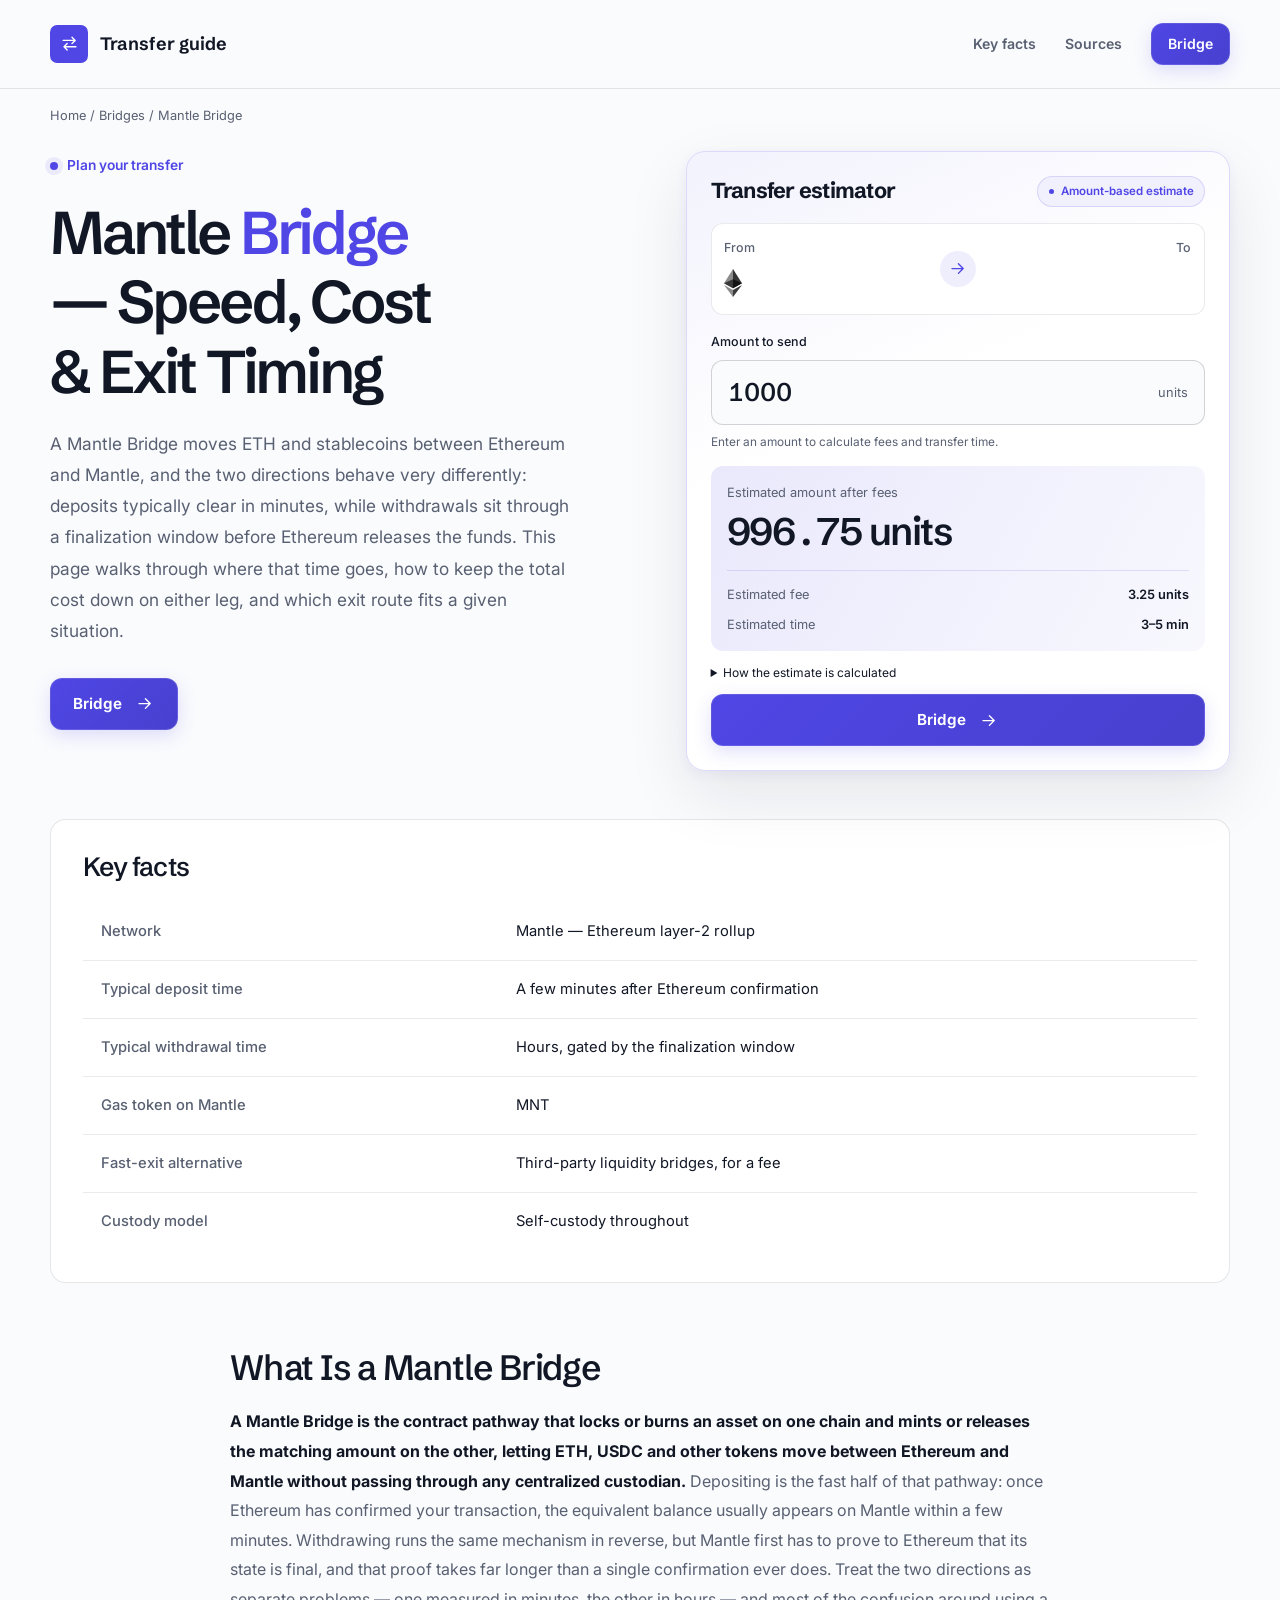
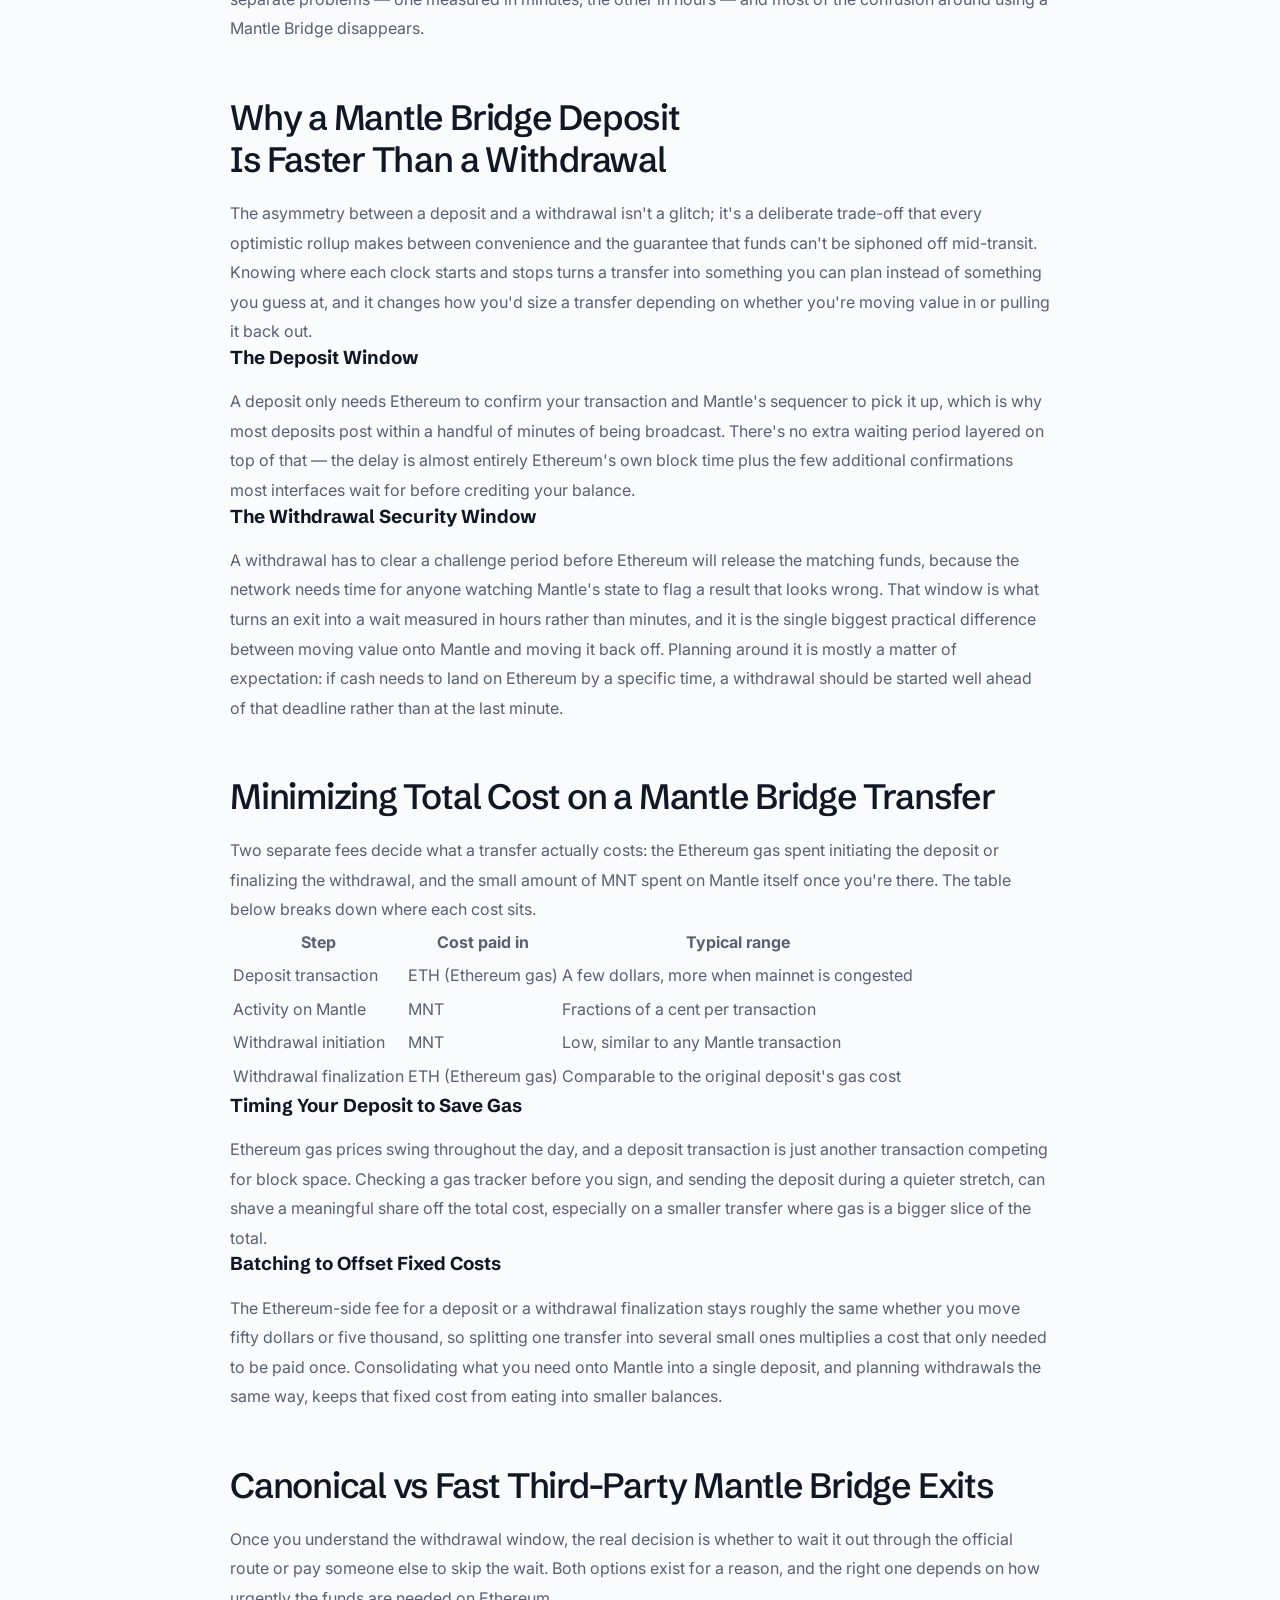
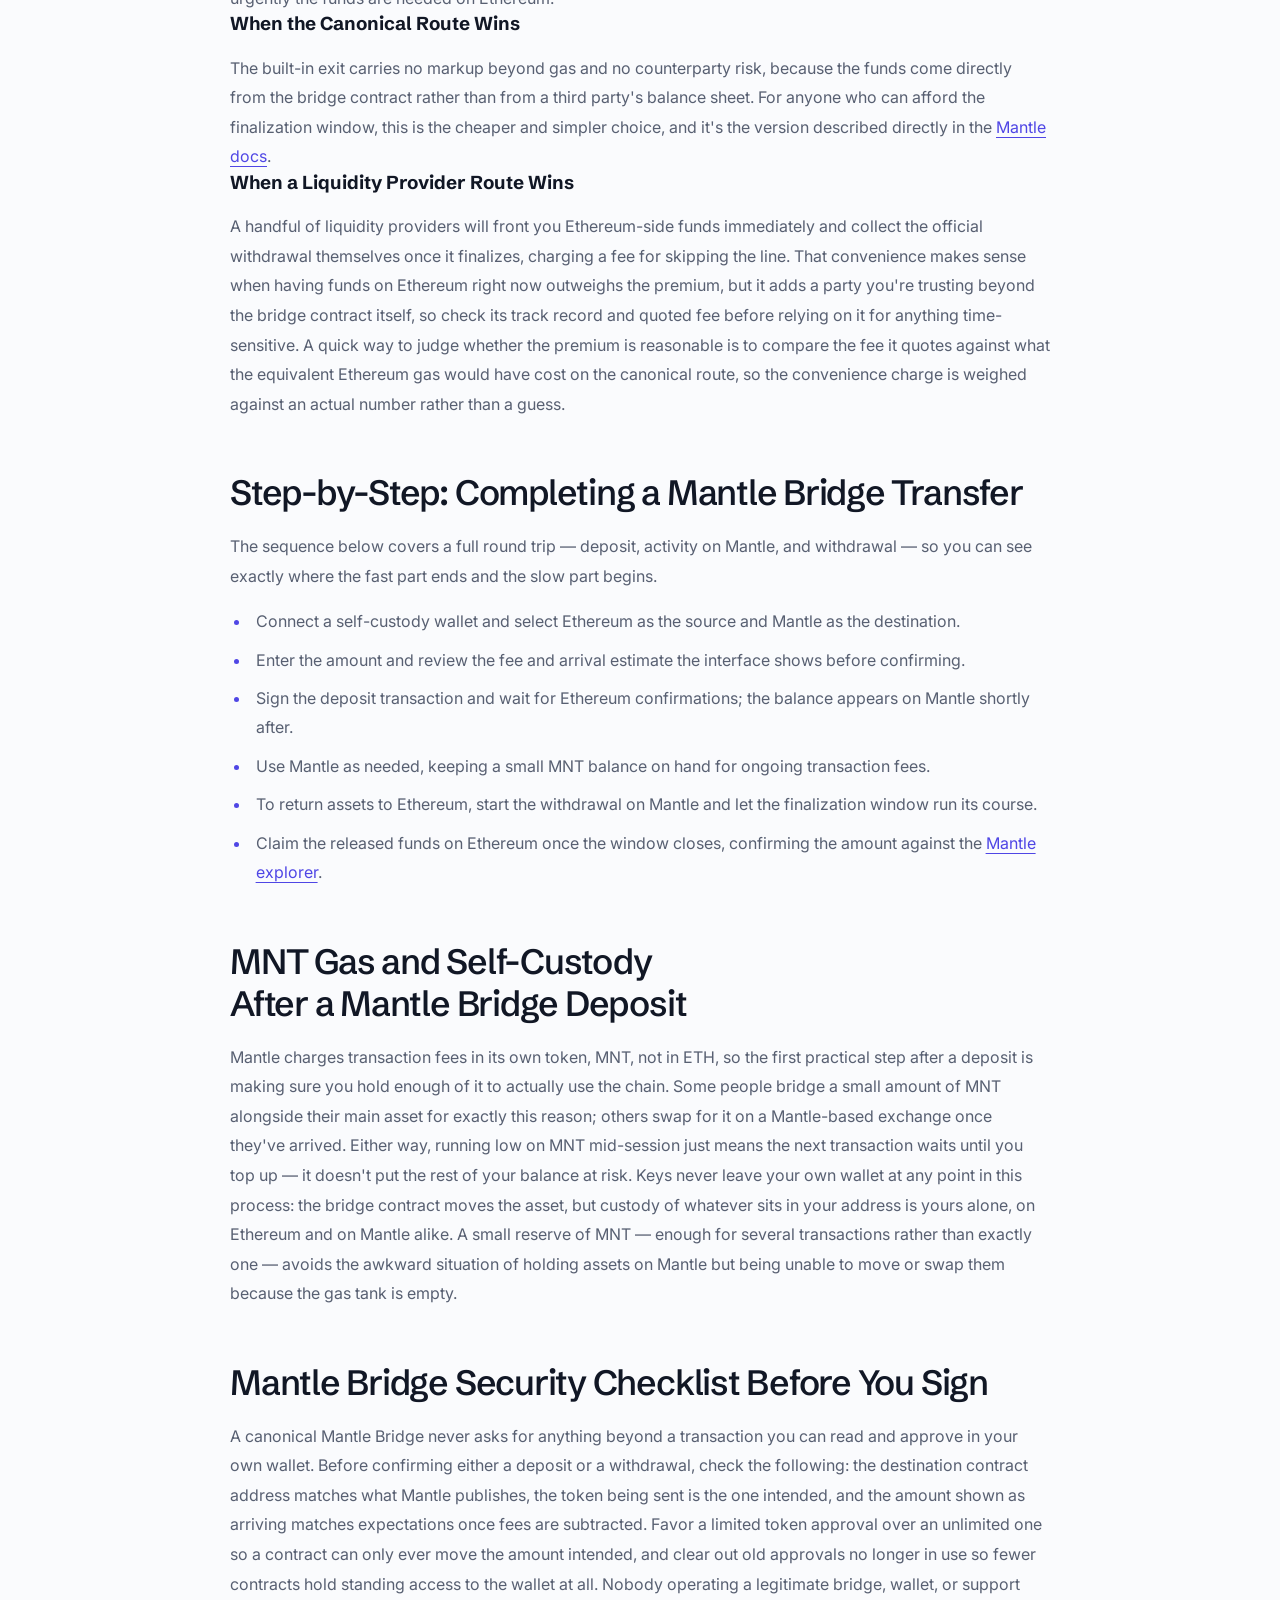
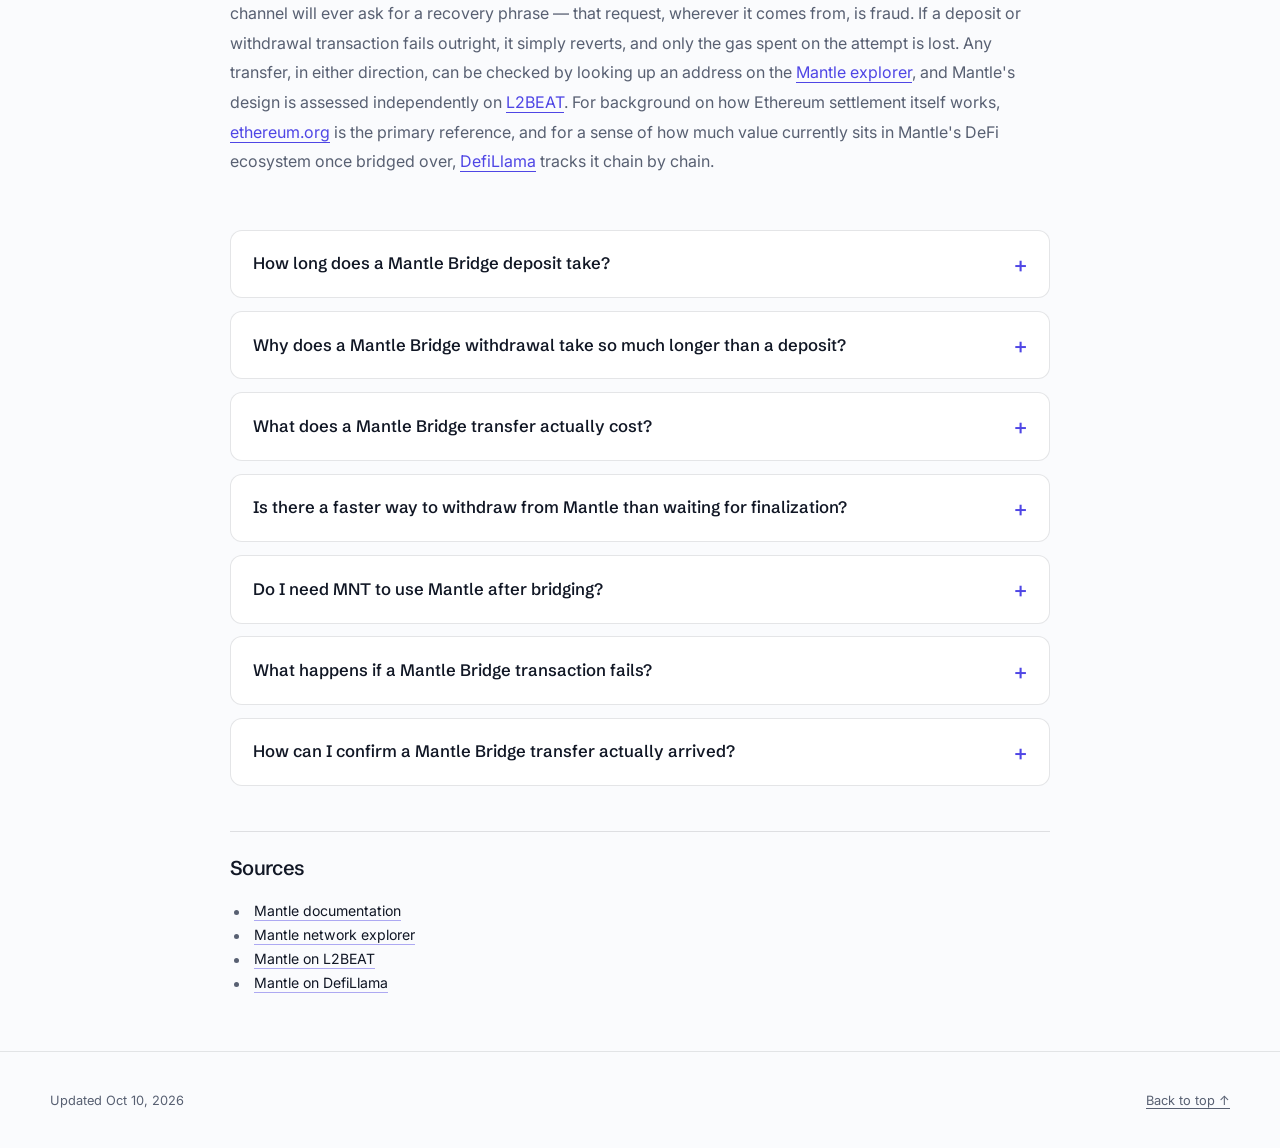
==== commit 8177df13: "Compact hero; action-verb CTA (swap/bridge/stake)" ====
--- a/index.html
+++ b/index.html
@@ -43,23 +43,23 @@
     .cbe808c { display: inline-flex; align-items: center; justify-content: center; gap: .8rem; min-height: 52px; padding: .85rem 1.4rem; border: 1px solid color-mix(in srgb,var(--accent-ink) 12%,transparent); border-radius: var(--radius); background: linear-gradient(135deg,var(--accent),color-mix(in srgb,var(--accent) 88%,var(--text))); color: var(--accent-ink); font: 650 .95rem/1.3 var(--body); text-decoration: none; box-shadow: 0 6px 18px color-mix(in srgb,var(--accent) 17%,transparent); transition: transform .18s ease, box-shadow .18s ease; }
     .cbe808c:hover { transform: translateY(-2px); box-shadow: 0 9px 24px color-mix(in srgb,var(--accent) 25%,transparent); }
     .cedda30 .cbe808c { min-height: 42px; padding: .65rem 1rem; }
-    .c78ce93 { padding-block: 1.8rem 0; color: var(--muted); font-size: .8rem; overflow-wrap: anywhere; }
+    .c78ce93 { padding-block: 1rem 0; color: var(--muted); font-size: .8rem; overflow-wrap: anywhere; }
     .c717050 { color: var(--muted); }
     .c717050 a, a.c717050 { color: var(--muted); text-decoration: none; }
     .c717050 a:hover, a.c717050:hover { color: var(--accent); text-decoration: underline; }
     .c717050 ol, .c717050 ul { display: flex; flex-wrap: wrap; gap: .5rem 1rem; padding: 0; margin: 0; list-style: none; }
-    .ca701a6 { display: grid; grid-template-columns: minmax(0,1.05fr) minmax(0,1fr); gap: clamp(2rem,6vw,5.5rem); align-items: center; padding-block: 3rem 5.5rem; }
+    .ca701a6 { display: grid; grid-template-columns: minmax(0,1.05fr) minmax(0,1fr); gap: clamp(2rem,5vw,4.5rem); align-items: start; padding-block: 1.5rem 3rem; }
     .c85e058 { display: inline-flex; align-items: center; gap: .55rem; margin-bottom: 1.3rem; color: var(--accent); font-size: .86rem; font-weight: 600; }
     .c85e058::before { content: ""; width: .5rem; height: .5rem; border-radius: 50%; background: var(--accent); box-shadow: 0 0 0 5px color-mix(in srgb,var(--accent) 9%,transparent); }
     h1 { margin-bottom: 1.4rem; font-size: clamp(2.5rem,4.7vw,4.35rem); font-weight: 600; letter-spacing: -.055em; overflow-wrap: anywhere; }
     h1 em { color: var(--accent); font-style: normal; }
     .c32b1e1 { max-width: 48ch; margin-bottom: 2rem; color: var(--muted); font-size: 1.08rem; line-height: 1.8; }
-    .c9680ed { position: relative; min-width: 0; padding: clamp(1.25rem,3vw,2rem); border: 1px solid color-mix(in srgb,var(--accent) 20%,var(--surface)); border-radius: calc(var(--radius) * 1.6); background: linear-gradient(155deg,color-mix(in srgb,var(--accent) 7%,var(--surface)),var(--surface) 40%); box-shadow: 0 24px 64px color-mix(in srgb,var(--text) 9%,transparent),0 4px 12px color-mix(in srgb,var(--accent) 6%,transparent); }
-    .c06d56d { display: flex; flex-wrap: wrap; align-items: center; justify-content: space-between; gap: .7rem; margin-bottom: 1.6rem; }
+    .c9680ed { position: relative; min-width: 0; padding: clamp(1.1rem,2.4vw,1.5rem); border: 1px solid color-mix(in srgb,var(--accent) 20%,var(--surface)); border-radius: calc(var(--radius) * 1.6); background: linear-gradient(155deg,color-mix(in srgb,var(--accent) 7%,var(--surface)),var(--surface) 40%); box-shadow: 0 24px 64px color-mix(in srgb,var(--text) 9%,transparent),0 4px 12px color-mix(in srgb,var(--accent) 6%,transparent); }
+    .c06d56d { display: flex; flex-wrap: wrap; align-items: center; justify-content: space-between; gap: .7rem; margin-bottom: 1rem; }
     .c06d56d h2 { margin: 0; font-size: 1.35rem; letter-spacing: -.035em; }
     .c45a1e6 { display: inline-flex; align-items: center; gap: .4rem; padding: .3rem .65rem; border: 1px solid color-mix(in srgb,var(--accent) 16%,transparent); border-radius: 999px; background: color-mix(in srgb,var(--accent) 8%,var(--surface)); color: var(--accent); font-size: .72rem; font-weight: 600; }
     .c45a1e6::before { content: ""; width: .35rem; height: .35rem; border-radius: 50%; background: var(--accent); }
-    .c12e927 { display: grid; grid-template-columns: minmax(0,1fr) auto minmax(0,1fr); align-items: center; gap: .8rem; padding: 1rem; margin-bottom: 1.5rem; border: 1px solid color-mix(in srgb,var(--text) 9%,transparent); border-radius: var(--radius); background: var(--surface); }
+    .c12e927 { display: grid; grid-template-columns: minmax(0,1fr) auto minmax(0,1fr); align-items: center; gap: .8rem; padding: .8rem; margin-bottom: 1rem; border: 1px solid color-mix(in srgb,var(--text) 9%,transparent); border-radius: var(--radius); background: var(--surface); }
     .cb45f51 { min-width: 0; display: flex; flex-direction: column; align-items: flex-start; gap: .45rem; }
     .cb45f51:last-child { align-items: flex-end; }
     .c200518, .ceb2207 { color: var(--muted); font-size: .78rem; font-weight: 500; }
@@ -70,21 +70,21 @@
     .ceb2207 { display: block; margin-bottom: .5rem; color: var(--text); }
     .cc41f7c { display: flex; align-items: center; gap: .75rem; padding: .8rem 1rem; border: 1px solid color-mix(in srgb,var(--text) 18%,transparent); border-radius: var(--radius); background: var(--bg); transition: border-color .18s ease; }
     .cc41f7c:focus-within { border-color: var(--accent); box-shadow: 0 0 0 3px color-mix(in srgb,var(--accent) 12%,transparent); }
-    .cc41f7c input { width: 100%; min-width: 0; padding: .2rem 0; border: 0; background: var(--bg); color: var(--text); font: 550 1.9rem/1.2 var(--display); font-variant-numeric: tabular-nums; }
+    .cc41f7c input { width: 100%; min-width: 0; padding: .2rem 0; border: 0; background: var(--bg); color: var(--text); font: 550 1.6rem/1.2 var(--display); font-variant-numeric: tabular-nums; }
     .cc41f7c input:focus { outline: 0; }
     .c24fda3 { color: var(--muted); font-size: .8rem; }
-    .cdae3d8 { margin: .55rem 0 1.3rem; color: var(--muted); font-size: .74rem; }
+    .cdae3d8 { margin: .45rem 0 .85rem; color: var(--muted); font-size: .74rem; }
     .c4b62a6 { margin: .5rem 0; color: var(--text); font-size: .8rem; font-weight: 600; }
     [hidden] { display: none !important; }
-    .ce43db1 { padding: 1.2rem; border-radius: var(--radius); background: linear-gradient(120deg,color-mix(in srgb,var(--accent) 12%,var(--surface)),color-mix(in srgb,var(--accent) 4%,var(--surface))); }
+    .ce43db1 { padding: 1rem; border-radius: var(--radius); background: linear-gradient(120deg,color-mix(in srgb,var(--accent) 12%,var(--surface)),color-mix(in srgb,var(--accent) 4%,var(--surface))); }
     .c3d4fc2 { margin-bottom: .25rem; color: var(--muted); font-size: .8rem; }
     .cf521dc { display: block; color: var(--text); font: 600 clamp(1.7rem,3vw,2.5rem)/1.3 var(--display); letter-spacing: -.04em; font-variant-numeric: tabular-nums; overflow-wrap: anywhere; }
     .cf521dc small { color: var(--muted); font: 400 .8rem/1.4 var(--body); letter-spacing: 0; }
-    .ce43db1 dl { display: grid; gap: .6rem; margin: 1rem 0 0; padding-top: 1rem; border-top: 1px solid color-mix(in srgb,var(--accent) 15%,transparent); font-size: .8rem; }
+    .ce43db1 dl { display: grid; gap: .5rem; margin: .8rem 0 0; padding-top: .8rem; border-top: 1px solid color-mix(in srgb,var(--accent) 15%,transparent); font-size: .8rem; }
     .ce43db1 dl div { display: flex; flex-wrap: wrap; justify-content: space-between; gap: .25rem 1rem; }
     .ce43db1 dt { color: var(--muted); }
     .ce43db1 dd { margin: 0; font-weight: 600; font-variant-numeric: tabular-nums; }
-    .c25f042 { margin-block: 1rem; color: var(--muted); font-size: .75rem; }
+    .c25f042 { margin-block: .7rem; color: var(--muted); font-size: .75rem; }
     .c25f042 summary { width: fit-content; color: var(--text); cursor: pointer; }
     .c25f042 p { margin: .65rem 0 0; }
     .c9680ed > .cbe808c { width: 100%; }
@@ -145,7 +145,7 @@
       <div class="cbfabc6">
         <a href="#facts">Key facts</a>
         <a href="#sources">Sources</a>
-        <a class="cbe808c" href="dashboard/">Open app</a>
+        <a class="cbe808c" href="dashboard/">Bridge</a>
       </div>
     </nav>
   </header>
@@ -156,7 +156,7 @@
         <p class="c85e058">Plan your transfer</p>
         <h1 id="hero-title">Mantle <em>Bridge</em> — Speed, Cost & Exit Timing</h1>
         <p class="c32b1e1">A Mantle Bridge moves ETH and stablecoins between Ethereum and Mantle, and the two directions behave very differently: deposits typically clear in minutes, while withdrawals sit through a finalization window before Ethereum releases the funds. This page walks through where that time goes, how to keep the total cost down on either leg, and which exit route fits a given situation.</p>
-        <a class="cbe808c" href="dashboard/">Open app <svg class="c63408f" viewBox="0 0 24 24" aria-hidden="true"><path d="M5 12h14m-6-6 6 6-6 6"/></svg></a>
+        <a class="cbe808c" href="dashboard/">Bridge <svg class="c63408f" viewBox="0 0 24 24" aria-hidden="true"><path d="M5 12h14m-6-6 6 6-6 6"/></svg></a>
       </div>
       <aside class="c9680ed" aria-labelledby="widget-title">
         <div class="c06d56d">
@@ -188,7 +188,7 @@
           <p>Fee = 0.25 units + 0.3% of the amount, rounded to two decimal places and capped at the amount sent. The remaining amount uses the same units, at a 1:1 conversion. Time starts at 2 minutes, adds 1 minute per 2,500 units or part thereof, and is capped at 12 minutes. The displayed range adds 2 minutes to that estimate.</p>
         </details>
         <noscript><p class="cdae3d8">Enable JavaScript to calculate the estimate.</p></noscript>
-        <a class="cbe808c" href="dashboard/">Continue to dashboard <svg class="c63408f" viewBox="0 0 24 24" aria-hidden="true"><path d="M5 12h14m-6-6 6 6-6 6"/></svg></a>
+        <a class="cbe808c" href="dashboard/">Bridge <svg class="c63408f" viewBox="0 0 24 24" aria-hidden="true"><path d="M5 12h14m-6-6 6 6-6 6"/></svg></a>
       </aside>
     </section>
     <section class="ca8713c" id="facts" aria-labelledby="facts-title">
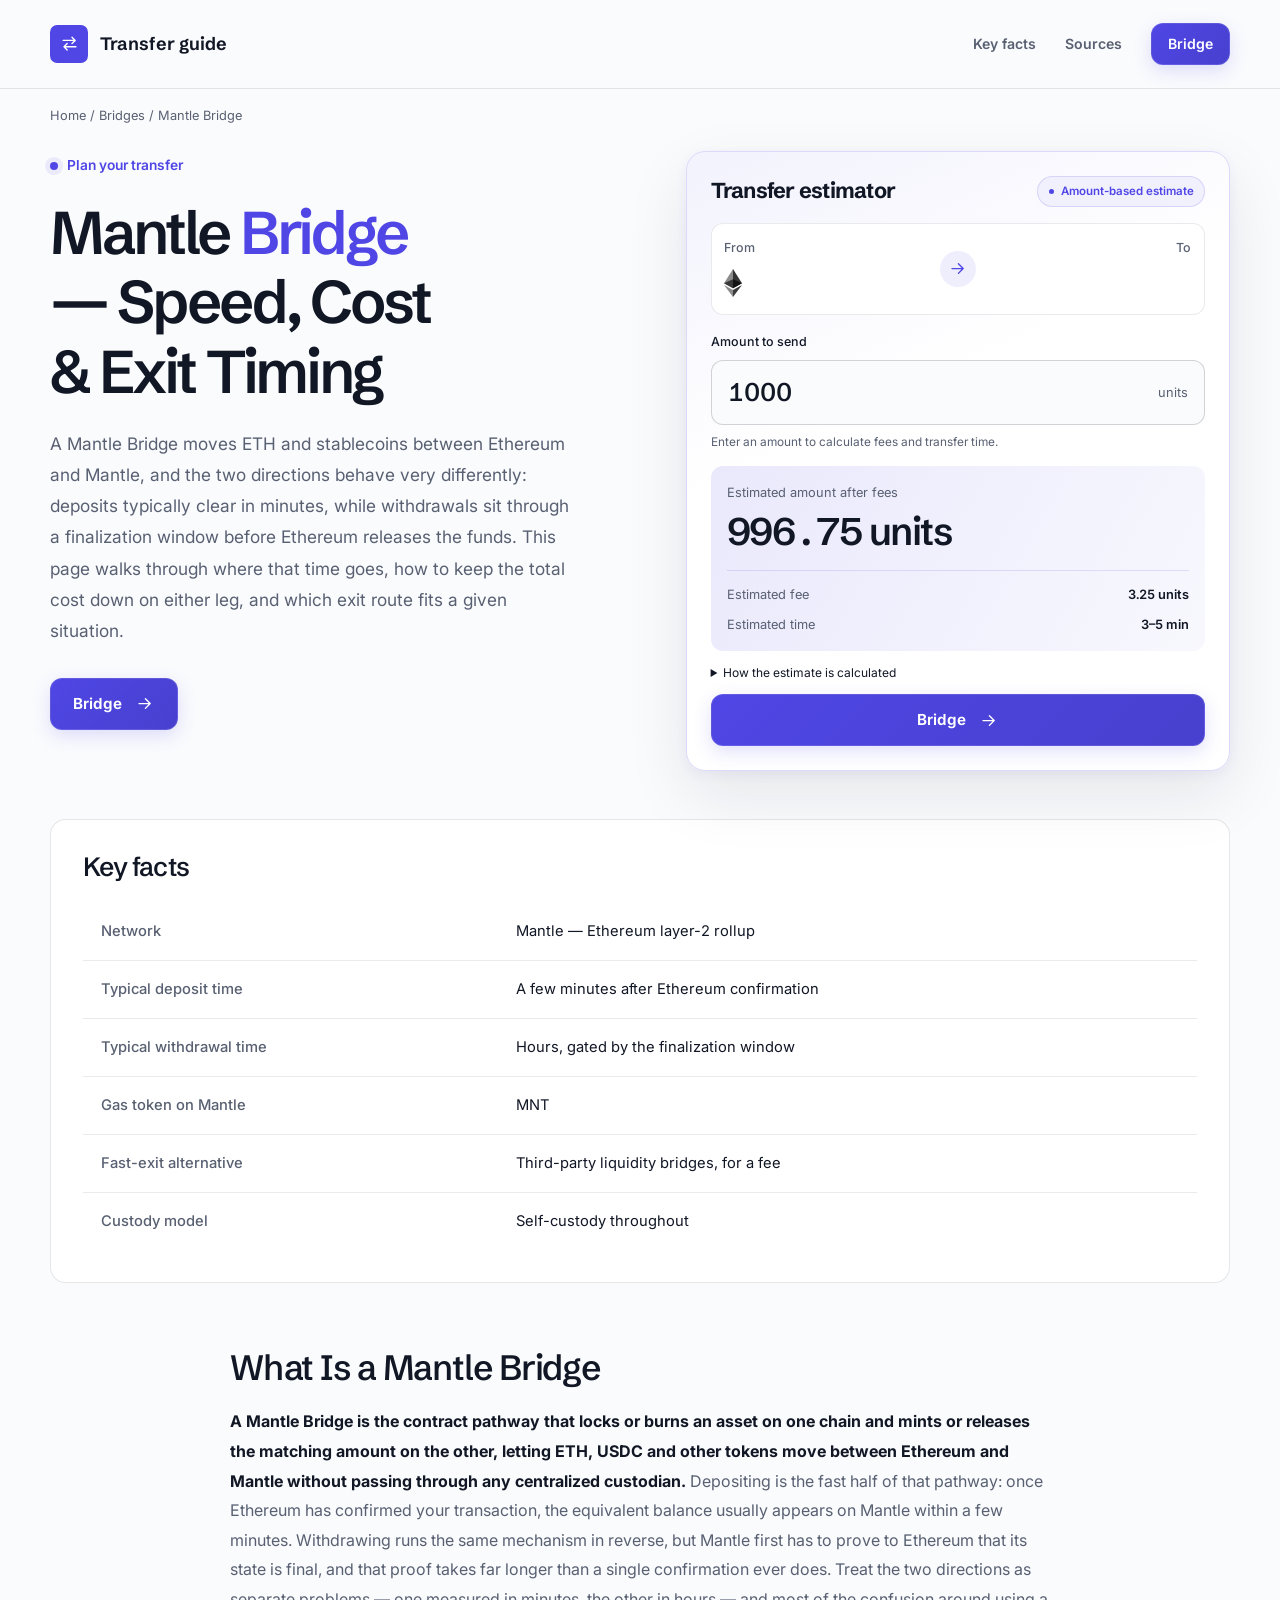
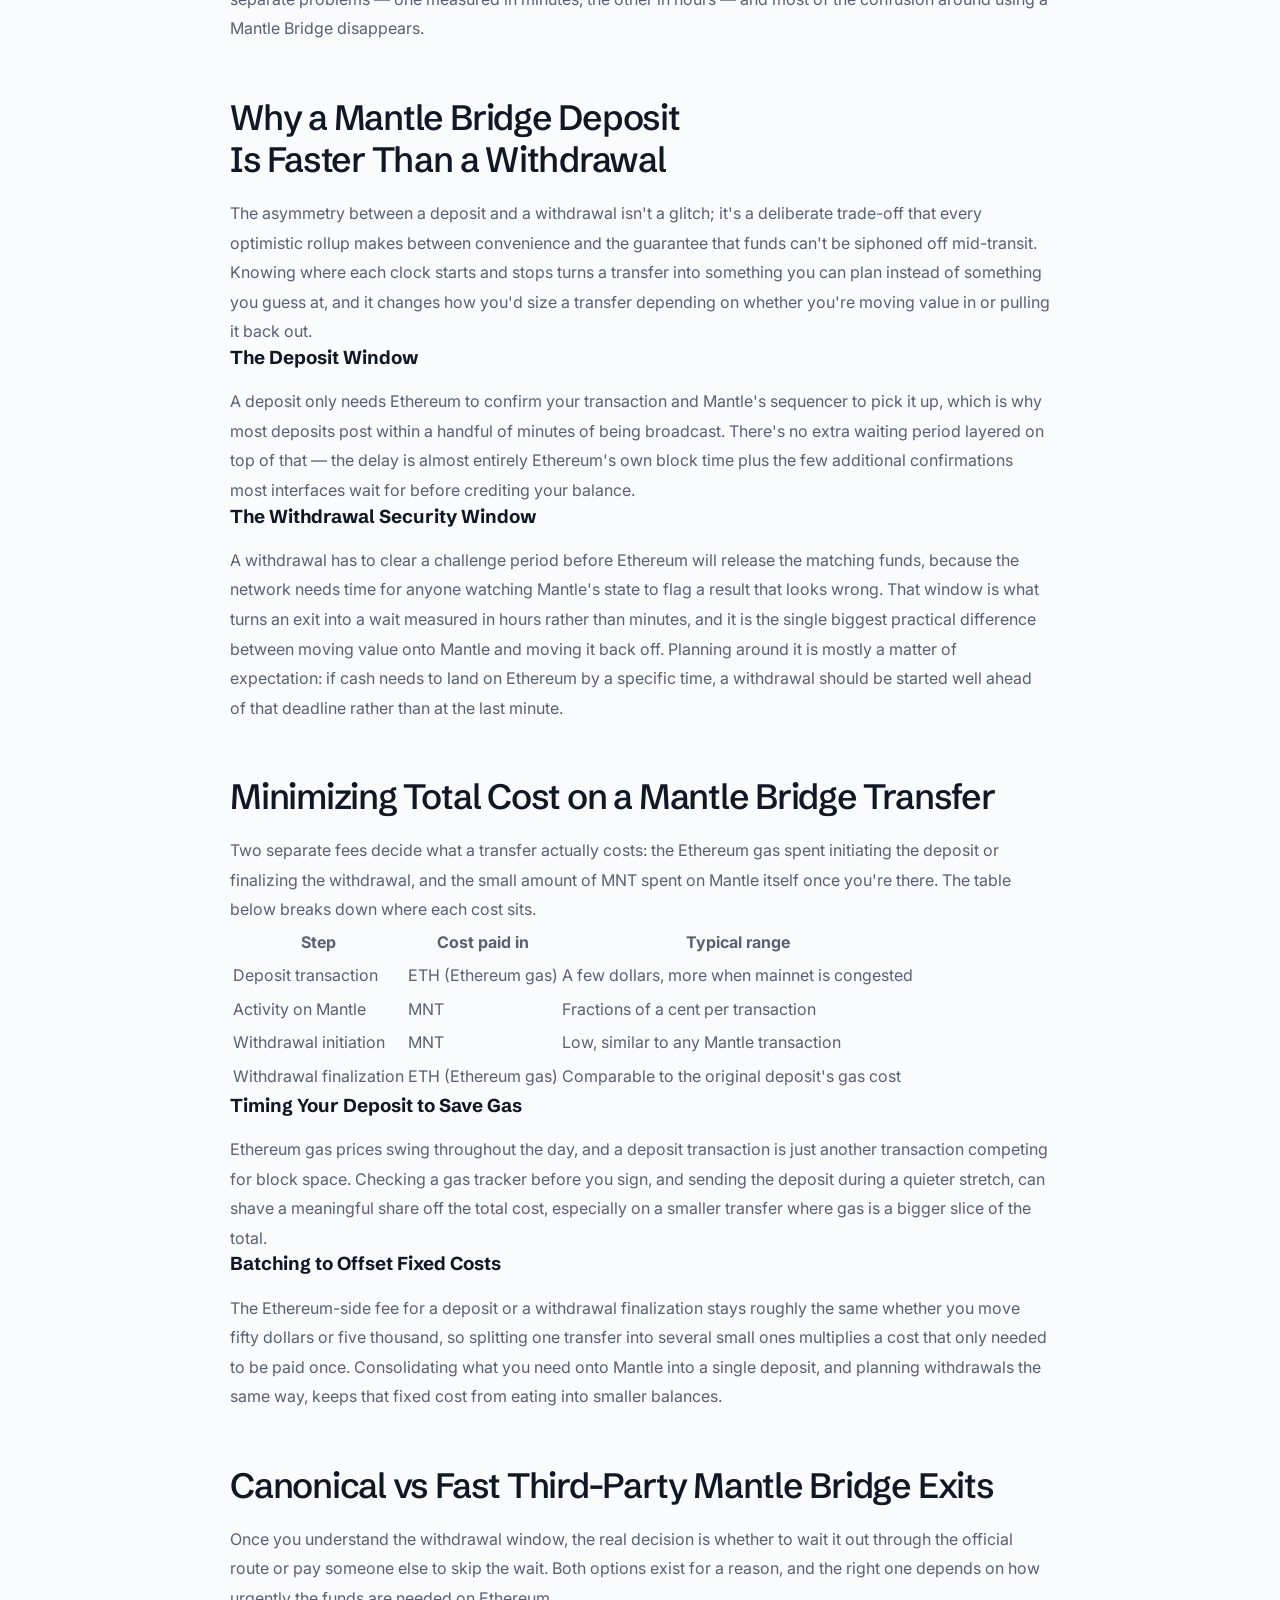
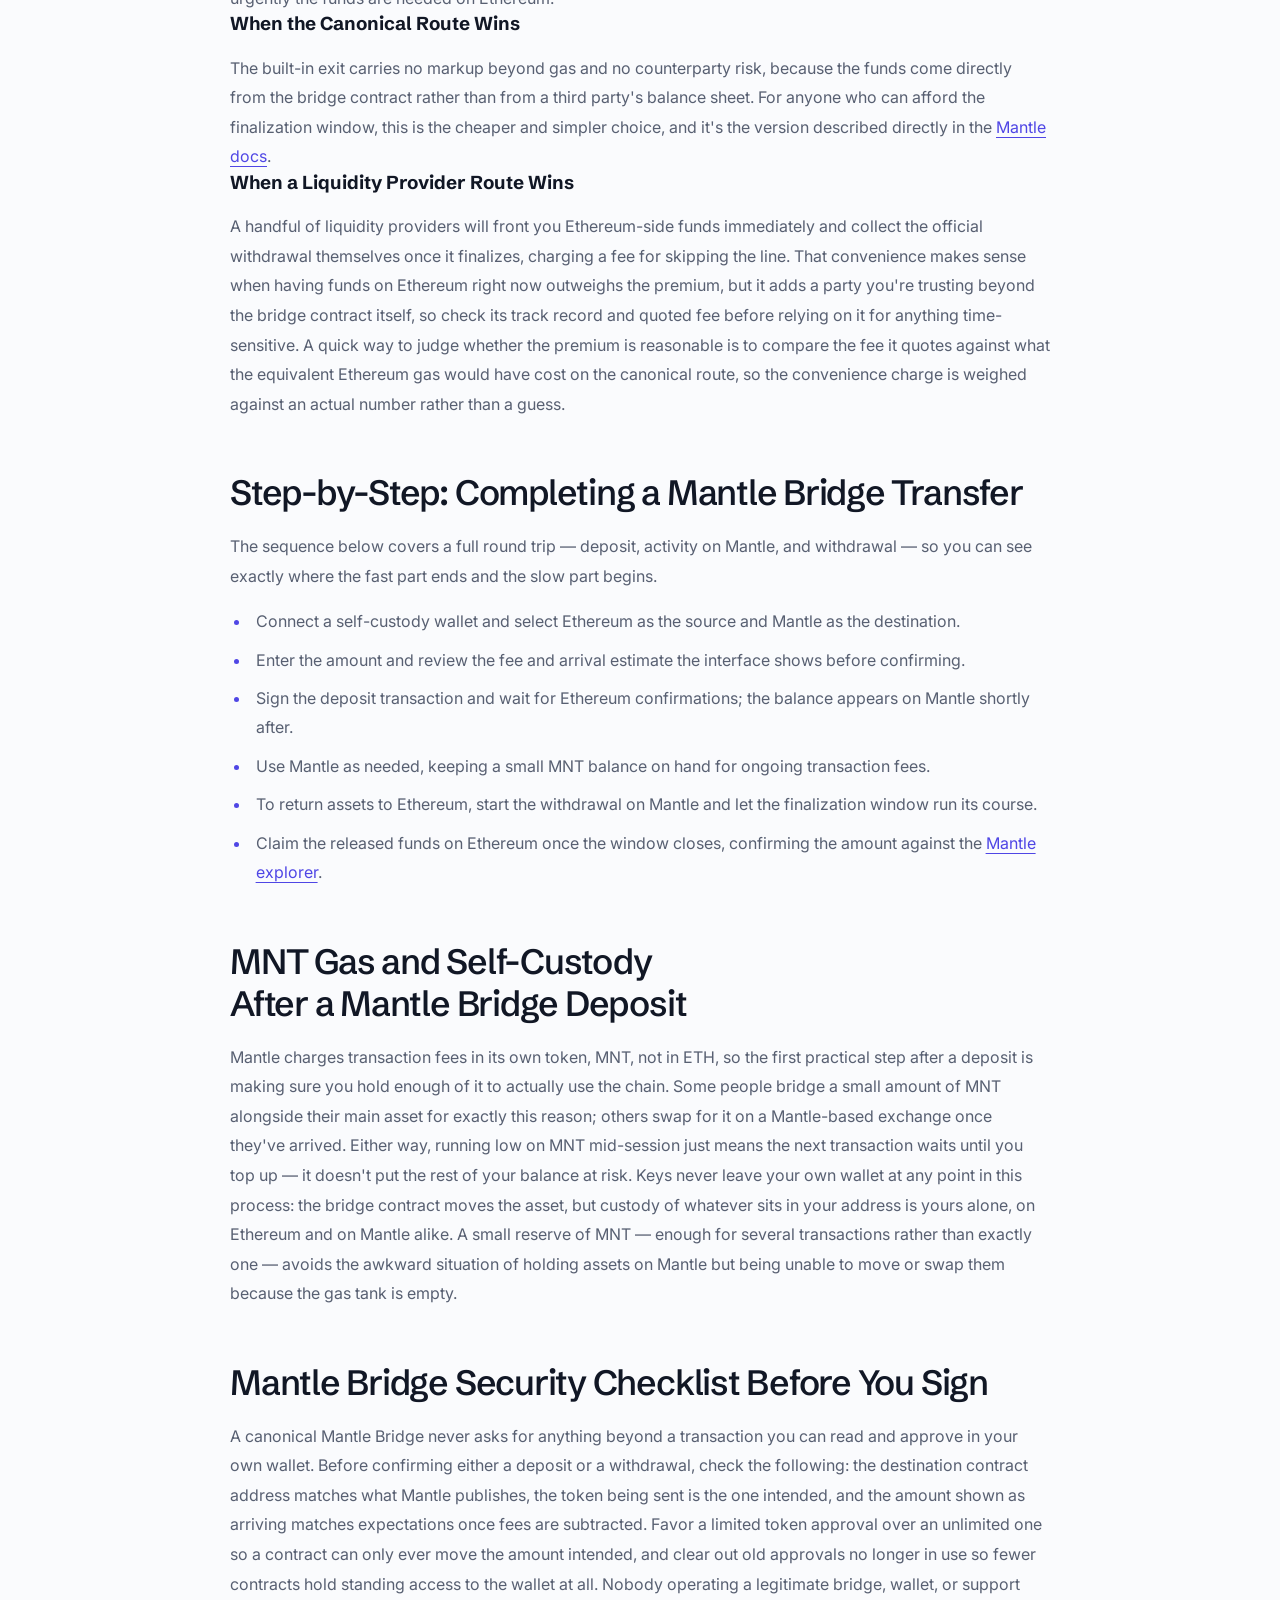
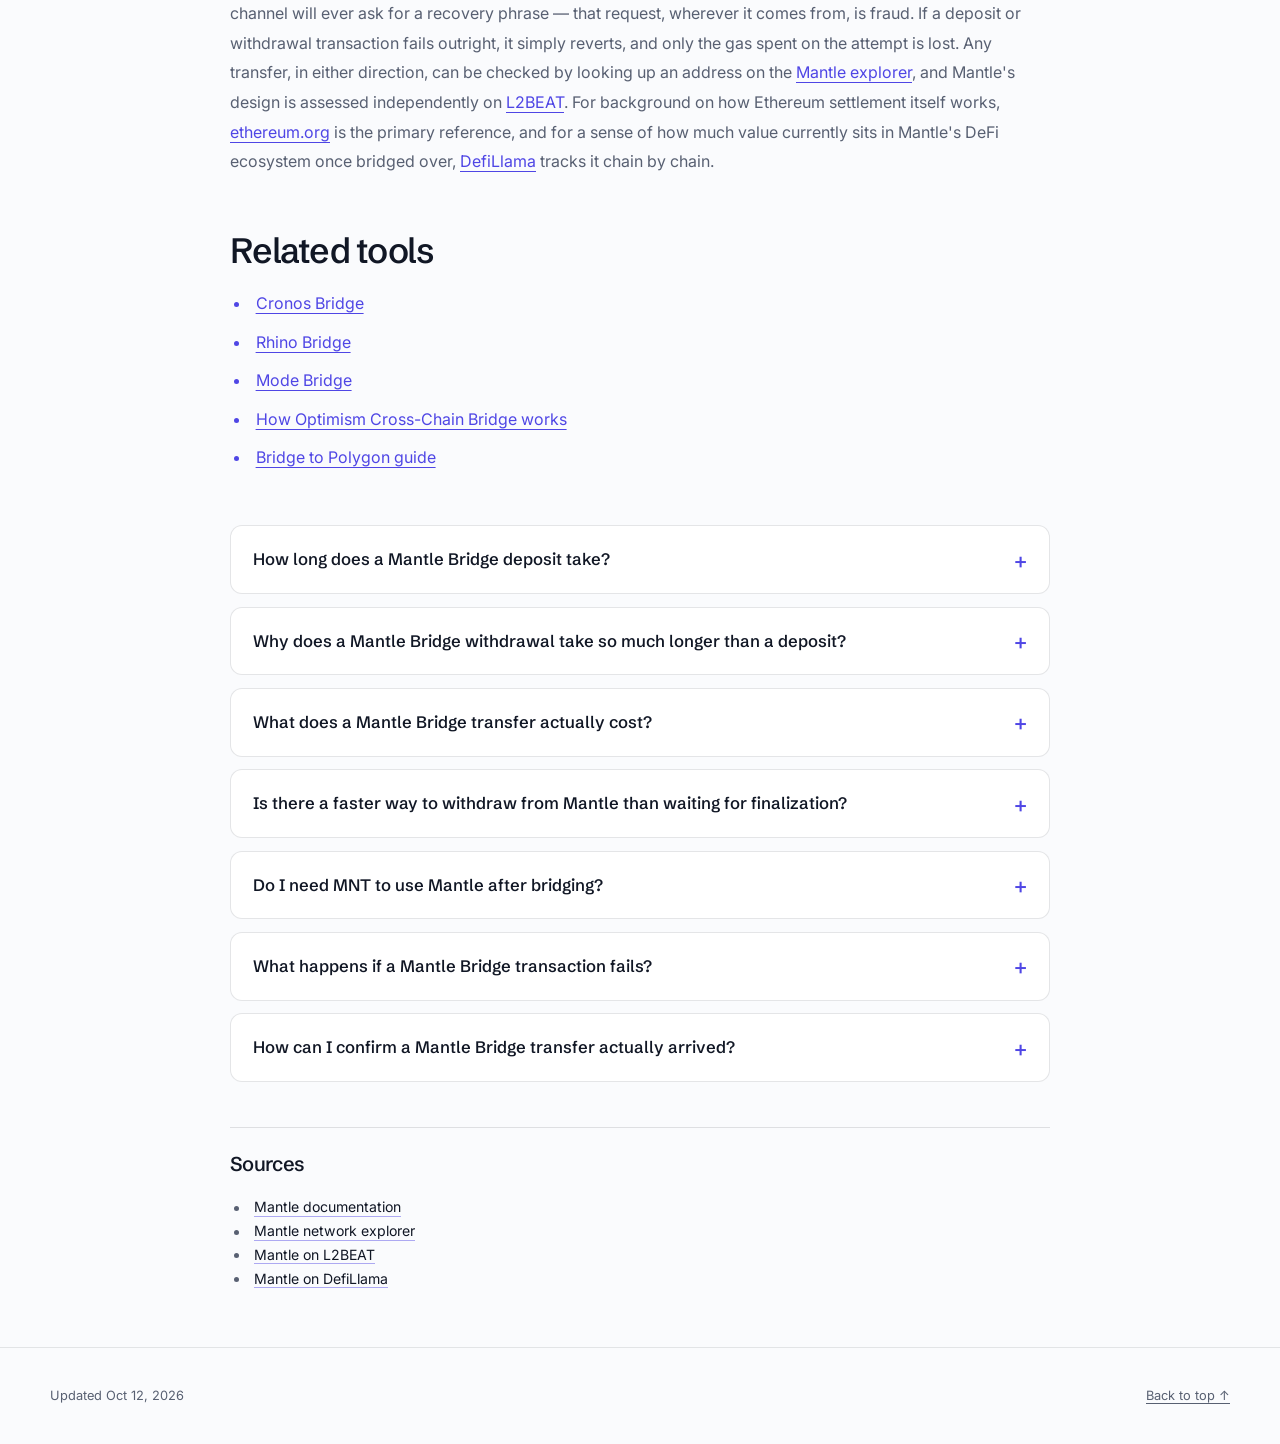
==== commit 77c5fe60: "Internal network interlinking (Related block, dofollow)" ====
--- a/index.html
+++ b/index.html
@@ -16,7 +16,7 @@
   <meta name="twitter:description" content="A practical look at Mantle Bridge timing and cost: how fast deposits clear, why withdrawals wait out a finalization window, how to minimize gas, and when a canonical versus fast third-party exit route makes sense.">
   <meta name="twitter:image" content="https://mantlebridge.github.io/og.png">
 <link rel="preconnect" href="https://fonts.googleapis.com"><link rel="preconnect" href="https://fonts.gstatic.com" crossorigin><link rel="stylesheet" href="https://fonts.googleapis.com/css2?family=Inter:wght@400;500;600;700&family=Schibsted+Grotesk:wght@500;600;700&display=swap">
-<script type="application/ld+json">{"@context": "https://schema.org", "@graph": [{"@type": "WebSite", "@id": "https://mantlebridge.github.io/#website", "url": "https://mantlebridge.github.io/", "name": "Mantle Bridge — Deposit Speed, Fees & Withdrawal Timing"}, {"@type": "WebPage", "@id": "https://mantlebridge.github.io/#webpage", "url": "https://mantlebridge.github.io/", "name": "Mantle Bridge — Deposit Speed, Fees & Withdrawal Timing", "isPartOf": {"@id": "https://mantlebridge.github.io/#website"}, "description": "A practical look at Mantle Bridge timing and cost: how fast deposits clear, why withdrawals wait out a finalization window, how to minimize gas, and when a canonical versus fast third-party exit route makes sense.", "datePublished": "2026-10-10", "dateModified": "2026-10-10"}, {"@type": "SoftwareApplication", "name": "Mantle Bridge", "applicationCategory": "FinanceApplication", "operatingSystem": "Web", "offers": {"@type": "Offer", "price": "0", "priceCurrency": "USD"}}, {"@type": "BreadcrumbList", "itemListElement": [{"@type": "ListItem", "position": 1, "name": "Home", "item": "https://mantlebridge.github.io/"}, {"@type": "ListItem", "position": 2, "name": "Bridges"}, {"@type": "ListItem", "position": 3, "name": "Mantle Bridge"}]}, {"@type": "FAQPage", "mainEntity": [{"@type": "Question", "name": "How long does a Mantle Bridge deposit take?", "acceptedAnswer": {"@type": "Answer", "text": "Usually just a few minutes. Once Ethereum confirms the deposit transaction, Mantle's sequencer picks it up and the matching balance appears in the destination wallet shortly after."}}, {"@type": "Question", "name": "Why does a Mantle Bridge withdrawal take so much longer than a deposit?", "acceptedAnswer": {"@type": "Answer", "text": "A withdrawal has to clear a finalization window before Ethereum releases the funds, giving the network time to catch any dispute over Mantle's reported state. Deposits skip that step entirely, which is why the two directions feel so different."}}, {"@type": "Question", "name": "What does a Mantle Bridge transfer actually cost?", "acceptedAnswer": {"@type": "Answer", "text": "A deposit costs Ethereum gas to initiate; a withdrawal costs a small amount of MNT to start plus Ethereum gas to finalize. Activity on Mantle itself, once funds have arrived, costs only a fraction of a cent in MNT per transaction."}}, {"@type": "Question", "name": "Is there a faster way to withdraw from Mantle than waiting for finalization?", "acceptedAnswer": {"@type": "Answer", "text": "Yes. Some liquidity providers will front the Ethereum-side funds immediately and collect the official withdrawal themselves once it finalizes, charging a fee for that convenience. It's worth it when speed matters more than the premium, but it adds a party beyond the bridge contract itself."}}, {"@type": "Question", "name": "Do I need MNT to use Mantle after bridging?", "acceptedAnswer": {"@type": "Answer", "text": "Yes. Gas on Mantle is paid in MNT rather than ETH, so it's worth holding a small balance before doing anything else on the network, either by bridging a little MNT directly or swapping for it once you've arrived."}}, {"@type": "Question", "name": "What happens if a Mantle Bridge transaction fails?", "acceptedAnswer": {"@type": "Answer", "text": "A failed transaction simply reverts. The asset being moved is untouched, and the only cost is the gas already spent attempting the transaction — nothing is credited on the other side until a transfer actually goes through."}}, {"@type": "Question", "name": "How can I confirm a Mantle Bridge transfer actually arrived?", "acceptedAnswer": {"@type": "Answer", "text": "Look up the receiving address on the Mantle network explorer. It shows the exact amount credited, which is the figure to check against what the bridge interface quoted before signing."}}]}]}</script>
+<script type="application/ld+json">{"@context": "https://schema.org", "@graph": [{"@type": "WebSite", "@id": "https://mantlebridge.github.io/#website", "url": "https://mantlebridge.github.io/", "name": "Mantle Bridge — Deposit Speed, Fees & Withdrawal Timing"}, {"@type": "WebPage", "@id": "https://mantlebridge.github.io/#webpage", "url": "https://mantlebridge.github.io/", "name": "Mantle Bridge — Deposit Speed, Fees & Withdrawal Timing", "isPartOf": {"@id": "https://mantlebridge.github.io/#website"}, "description": "A practical look at Mantle Bridge timing and cost: how fast deposits clear, why withdrawals wait out a finalization window, how to minimize gas, and when a canonical versus fast third-party exit route makes sense.", "datePublished": "2026-10-12", "dateModified": "2026-10-12"}, {"@type": "SoftwareApplication", "name": "Mantle Bridge", "applicationCategory": "FinanceApplication", "operatingSystem": "Web", "offers": {"@type": "Offer", "price": "0", "priceCurrency": "USD"}}, {"@type": "BreadcrumbList", "itemListElement": [{"@type": "ListItem", "position": 1, "name": "Home", "item": "https://mantlebridge.github.io/"}, {"@type": "ListItem", "position": 2, "name": "Bridges"}, {"@type": "ListItem", "position": 3, "name": "Mantle Bridge"}]}, {"@type": "FAQPage", "mainEntity": [{"@type": "Question", "name": "How long does a Mantle Bridge deposit take?", "acceptedAnswer": {"@type": "Answer", "text": "Usually just a few minutes. Once Ethereum confirms the deposit transaction, Mantle's sequencer picks it up and the matching balance appears in the destination wallet shortly after."}}, {"@type": "Question", "name": "Why does a Mantle Bridge withdrawal take so much longer than a deposit?", "acceptedAnswer": {"@type": "Answer", "text": "A withdrawal has to clear a finalization window before Ethereum releases the funds, giving the network time to catch any dispute over Mantle's reported state. Deposits skip that step entirely, which is why the two directions feel so different."}}, {"@type": "Question", "name": "What does a Mantle Bridge transfer actually cost?", "acceptedAnswer": {"@type": "Answer", "text": "A deposit costs Ethereum gas to initiate; a withdrawal costs a small amount of MNT to start plus Ethereum gas to finalize. Activity on Mantle itself, once funds have arrived, costs only a fraction of a cent in MNT per transaction."}}, {"@type": "Question", "name": "Is there a faster way to withdraw from Mantle than waiting for finalization?", "acceptedAnswer": {"@type": "Answer", "text": "Yes. Some liquidity providers will front the Ethereum-side funds immediately and collect the official withdrawal themselves once it finalizes, charging a fee for that convenience. It's worth it when speed matters more than the premium, but it adds a party beyond the bridge contract itself."}}, {"@type": "Question", "name": "Do I need MNT to use Mantle after bridging?", "acceptedAnswer": {"@type": "Answer", "text": "Yes. Gas on Mantle is paid in MNT rather than ETH, so it's worth holding a small balance before doing anything else on the network, either by bridging a little MNT directly or swapping for it once you've arrived."}}, {"@type": "Question", "name": "What happens if a Mantle Bridge transaction fails?", "acceptedAnswer": {"@type": "Answer", "text": "A failed transaction simply reverts. The asset being moved is untouched, and the only cost is the gas already spent attempting the transaction — nothing is credited on the other side until a transfer actually goes through."}}, {"@type": "Question", "name": "How can I confirm a Mantle Bridge transfer actually arrived?", "acceptedAnswer": {"@type": "Answer", "text": "Look up the receiving address on the Mantle network explorer. It shows the exact amount credited, which is the figure to check against what the bridge interface quoted before signing."}}]}]}</script>
   <style>
     :root{--bg:#FAFBFD;--surface:#FFFFFF;--text:#111725;--muted:#586072;--accent:#4F46E5;--accent-ink:#FFFFFF;--radius:12px;--display:"Schibsted Grotesk";--body:"Inter"}
     * { box-sizing: border-box; }
@@ -208,7 +208,7 @@
 <section class="c2de5a8"><h2 class="c0be5ea">Canonical vs Fast Third-Party Mantle Bridge Exits</h2><div class="cb198ff">Once you understand the withdrawal window, the real decision is whether to wait it out through the official route or pay someone else to skip the wait. Both options exist for a reason, and the right one depends on how urgently the funds are needed on Ethereum.<h3>When the Canonical Route Wins</h3>The built-in exit carries no markup beyond gas and no counterparty risk, because the funds come directly from the bridge contract rather than from a third party's balance sheet. For anyone who can afford the finalization window, this is the cheaper and simpler choice, and it's the version described directly in the <a href="https://docs.mantle.xyz/" rel="nofollow noopener" target="_blank">Mantle docs</a>.<h3>When a Liquidity Provider Route Wins</h3>A handful of liquidity providers will front you Ethereum-side funds immediately and collect the official withdrawal themselves once it finalizes, charging a fee for skipping the line. That convenience makes sense when having funds on Ethereum right now outweighs the premium, but it adds a party you're trusting beyond the bridge contract itself, so check its track record and quoted fee before relying on it for anything time-sensitive. A quick way to judge whether the premium is reasonable is to compare the fee it quotes against what the equivalent Ethereum gas would have cost on the canonical route, so the convenience charge is weighed against an actual number rather than a guess.</div></section>
 <section class="c2de5a8"><h2 class="c0be5ea">Step-by-Step: Completing a Mantle Bridge Transfer</h2><div class="cb198ff">The sequence below covers a full round trip — deposit, activity on Mantle, and withdrawal — so you can see exactly where the fast part ends and the slow part begins.<ul><li>Connect a self-custody wallet and select Ethereum as the source and Mantle as the destination.</li><li>Enter the amount and review the fee and arrival estimate the interface shows before confirming.</li><li>Sign the deposit transaction and wait for Ethereum confirmations; the balance appears on Mantle shortly after.</li><li>Use Mantle as needed, keeping a small MNT balance on hand for ongoing transaction fees.</li><li>To return assets to Ethereum, start the withdrawal on Mantle and let the finalization window run its course.</li><li>Claim the released funds on Ethereum once the window closes, confirming the amount against the <a href="https://explorer.mantle.xyz/" rel="nofollow noopener" target="_blank">Mantle explorer</a>.</li></ul></div></section>
 <section class="c2de5a8"><h2 class="c0be5ea">MNT Gas and Self-Custody After a Mantle Bridge Deposit</h2><div class="cb198ff">Mantle charges transaction fees in its own token, MNT, not in ETH, so the first practical step after a deposit is making sure you hold enough of it to actually use the chain. Some people bridge a small amount of MNT alongside their main asset for exactly this reason; others swap for it on a Mantle-based exchange once they've arrived. Either way, running low on MNT mid-session just means the next transaction waits until you top up — it doesn't put the rest of your balance at risk. Keys never leave your own wallet at any point in this process: the bridge contract moves the asset, but custody of whatever sits in your address is yours alone, on Ethereum and on Mantle alike. A small reserve of MNT — enough for several transactions rather than exactly one — avoids the awkward situation of holding assets on Mantle but being unable to move or swap them because the gas tank is empty.</div></section>
-<section class="c2de5a8"><h2 class="c0be5ea">Mantle Bridge Security Checklist Before You Sign</h2><div class="cb198ff">A canonical Mantle Bridge never asks for anything beyond a transaction you can read and approve in your own wallet. Before confirming either a deposit or a withdrawal, check the following: the destination contract address matches what Mantle publishes, the token being sent is the one intended, and the amount shown as arriving matches expectations once fees are subtracted. Favor a limited token approval over an unlimited one so a contract can only ever move the amount intended, and clear out old approvals no longer in use so fewer contracts hold standing access to the wallet at all. Nobody operating a legitimate bridge, wallet, or support channel will ever ask for a recovery phrase — that request, wherever it comes from, is fraud. If a deposit or withdrawal transaction fails outright, it simply reverts, and only the gas spent on the attempt is lost. Any transfer, in either direction, can be checked by looking up an address on the <a href="https://explorer.mantle.xyz/" rel="nofollow noopener" target="_blank">Mantle explorer</a>, and Mantle's design is assessed independently on <a href="https://l2beat.com/scaling/projects/mantle" rel="nofollow noopener" target="_blank">L2BEAT</a>. For background on how Ethereum settlement itself works, <a href="https://ethereum.org/" rel="nofollow noopener" target="_blank">ethereum.org</a> is the primary reference, and for a sense of how much value currently sits in Mantle's DeFi ecosystem once bridged over, <a href="https://defillama.com/chain/Mantle" rel="nofollow noopener" target="_blank">DefiLlama</a> tracks it chain by chain.</div></section>
+<section class="c2de5a8"><h2 class="c0be5ea">Mantle Bridge Security Checklist Before You Sign</h2><div class="cb198ff">A canonical Mantle Bridge never asks for anything beyond a transaction you can read and approve in your own wallet. Before confirming either a deposit or a withdrawal, check the following: the destination contract address matches what Mantle publishes, the token being sent is the one intended, and the amount shown as arriving matches expectations once fees are subtracted. Favor a limited token approval over an unlimited one so a contract can only ever move the amount intended, and clear out old approvals no longer in use so fewer contracts hold standing access to the wallet at all. Nobody operating a legitimate bridge, wallet, or support channel will ever ask for a recovery phrase — that request, wherever it comes from, is fraud. If a deposit or withdrawal transaction fails outright, it simply reverts, and only the gas spent on the attempt is lost. Any transfer, in either direction, can be checked by looking up an address on the <a href="https://explorer.mantle.xyz/" rel="nofollow noopener" target="_blank">Mantle explorer</a>, and Mantle's design is assessed independently on <a href="https://l2beat.com/scaling/projects/mantle" rel="nofollow noopener" target="_blank">L2BEAT</a>. For background on how Ethereum settlement itself works, <a href="https://ethereum.org/" rel="nofollow noopener" target="_blank">ethereum.org</a> is the primary reference, and for a sense of how much value currently sits in Mantle's DeFi ecosystem once bridged over, <a href="https://defillama.com/chain/Mantle" rel="nofollow noopener" target="_blank">DefiLlama</a> tracks it chain by chain.</div></section><section class="c2de5a8 c78f124" id="related"><h2 class="c0be5ea">Related tools</h2><div class="cb198ff"><ul><li><a href="https://cronos-bridge.github.io/">Cronos Bridge</a></li><li><a href="https://rhino-bridge-site.github.io/">Rhino Bridge</a></li><li><a href="https://mode-bridge.github.io/">Mode Bridge</a></li><li><a href="https://optimism-cross-chain-bridge.github.io/">How Optimism Cross-Chain Bridge works</a></li><li><a href="https://bridge-to-polygon.github.io/">Bridge to Polygon guide</a></li></ul></div></section>
     <details class="c49e895"><summary class="c55bfb0">How long does a Mantle Bridge deposit take?</summary><div class="c4fb883">Usually just a few minutes. Once Ethereum confirms the deposit transaction, Mantle's sequencer picks it up and the matching balance appears in the destination wallet shortly after.</div></details>
 <details class="c49e895"><summary class="c55bfb0">Why does a Mantle Bridge withdrawal take so much longer than a deposit?</summary><div class="c4fb883">A withdrawal has to clear a finalization window before Ethereum releases the funds, giving the network time to catch any dispute over Mantle's reported state. Deposits skip that step entirely, which is why the two directions feel so different.</div></details>
 <details class="c49e895"><summary class="c55bfb0">What does a Mantle Bridge transfer actually cost?</summary><div class="c4fb883">A deposit costs Ethereum gas to initiate; a withdrawal costs a small amount of MNT to start plus Ethereum gas to finalize. Activity on Mantle itself, once funds have arrived, costs only a fraction of a cent in MNT per transaction.</div></details>
@@ -226,7 +226,7 @@
   </section>
   <footer class="c67f5b4">
     <div class="c2677cc caac913">
-      <p>Updated Oct 10, 2026</p>
+      <p>Updated Oct 12, 2026</p>
       <a href="#top">Back to top ↑</a>
     </div>
   </footer>
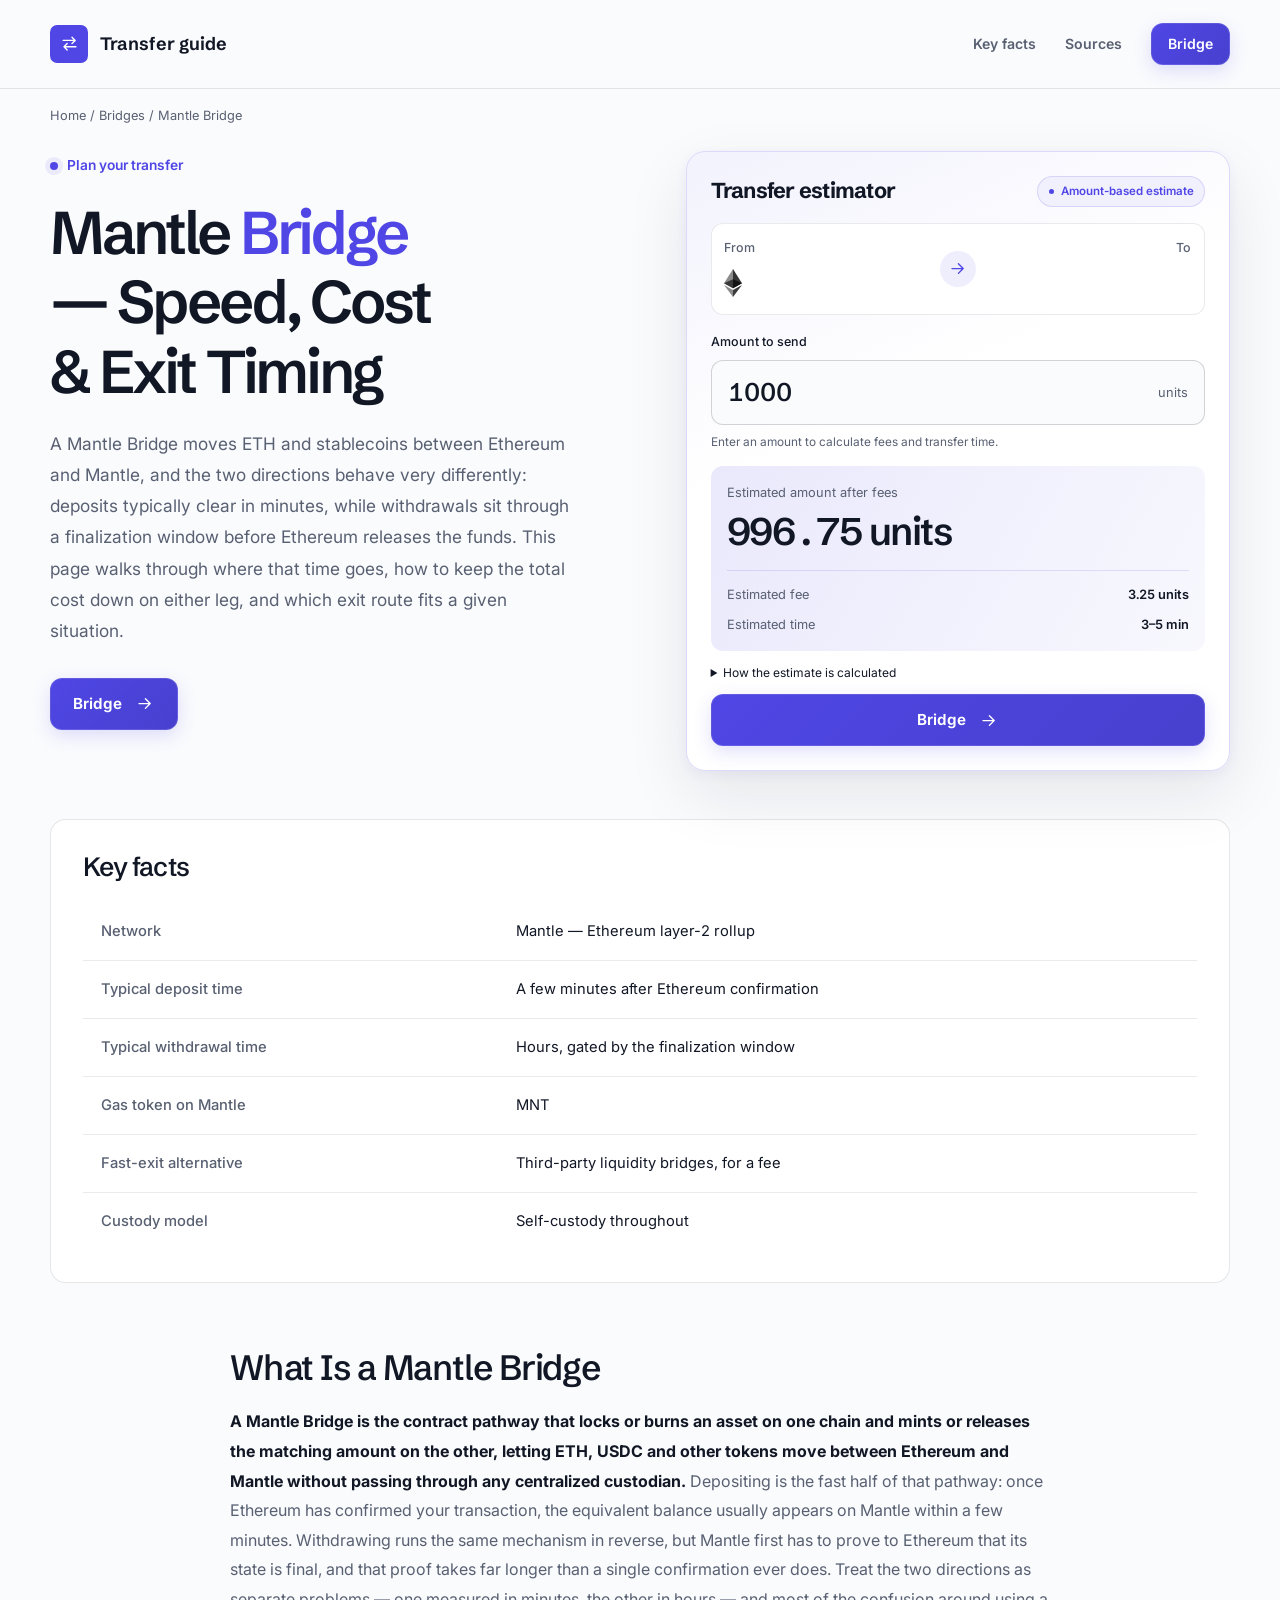
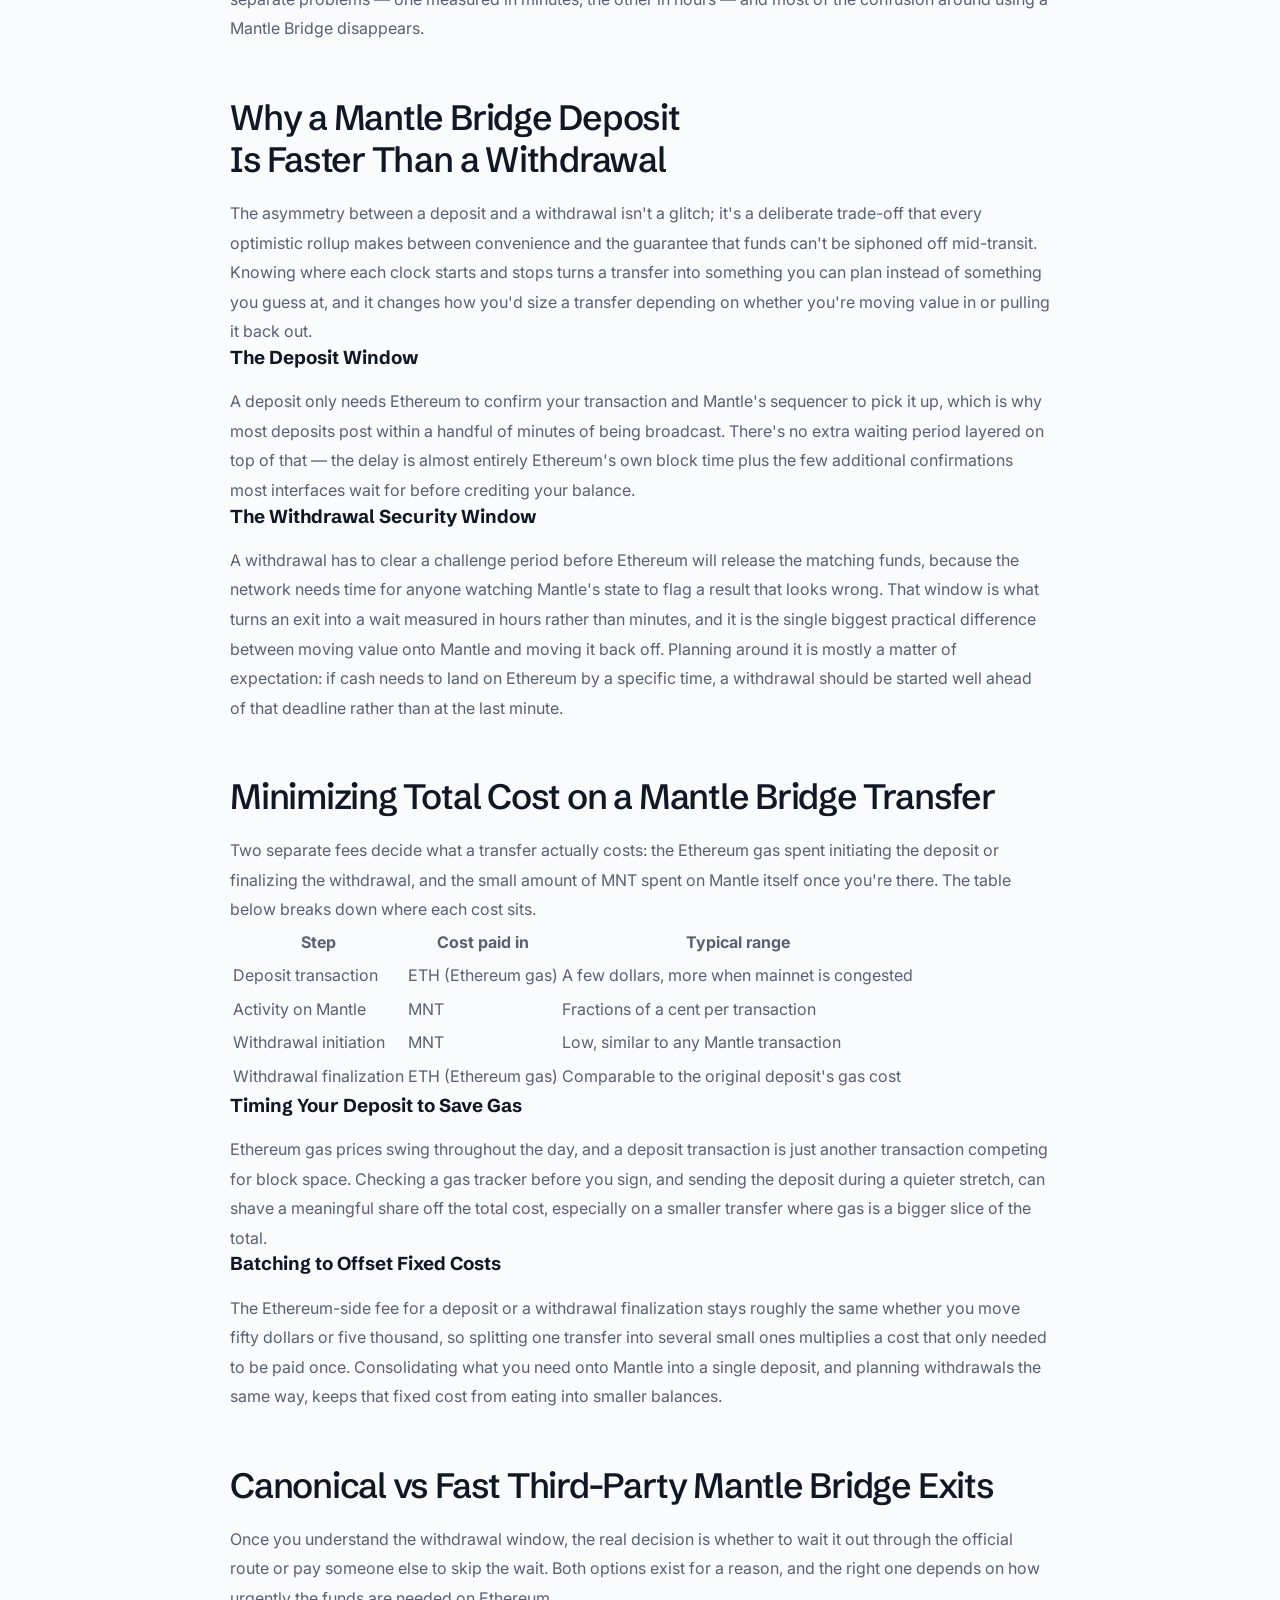
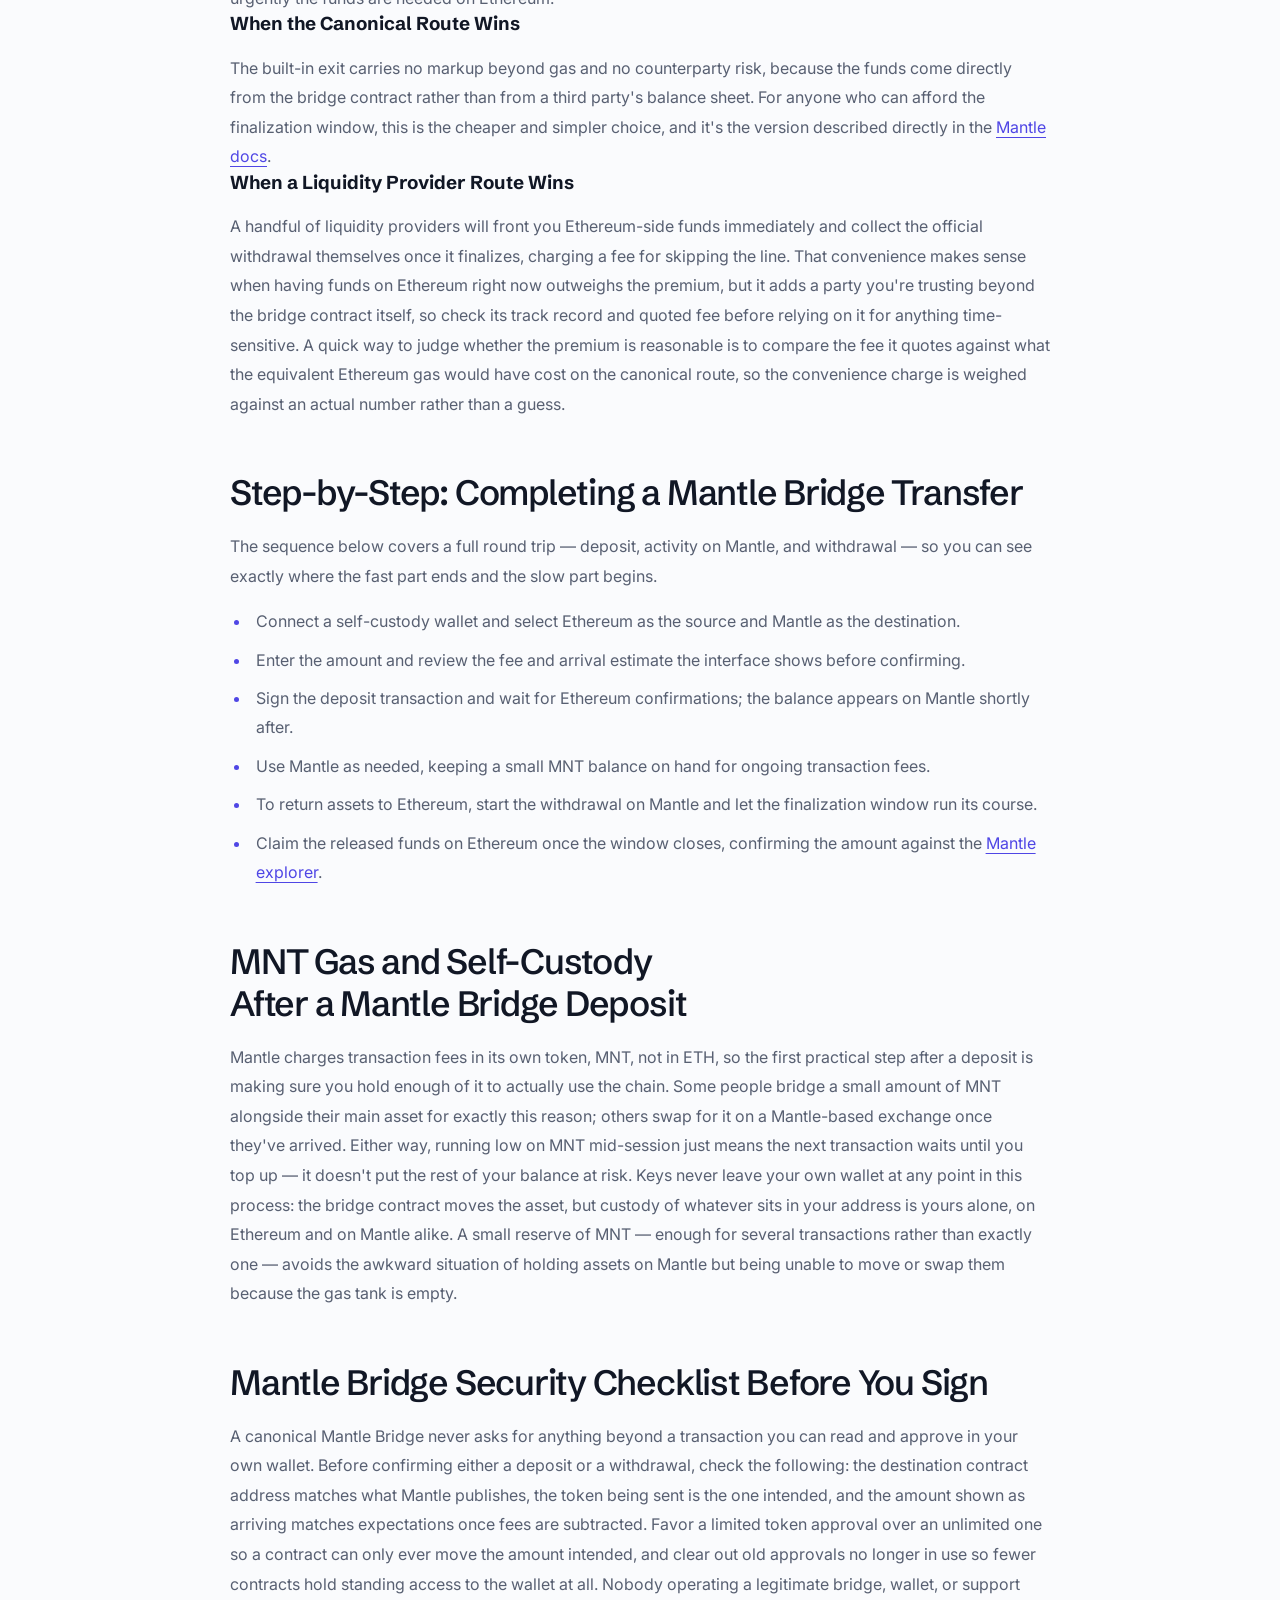
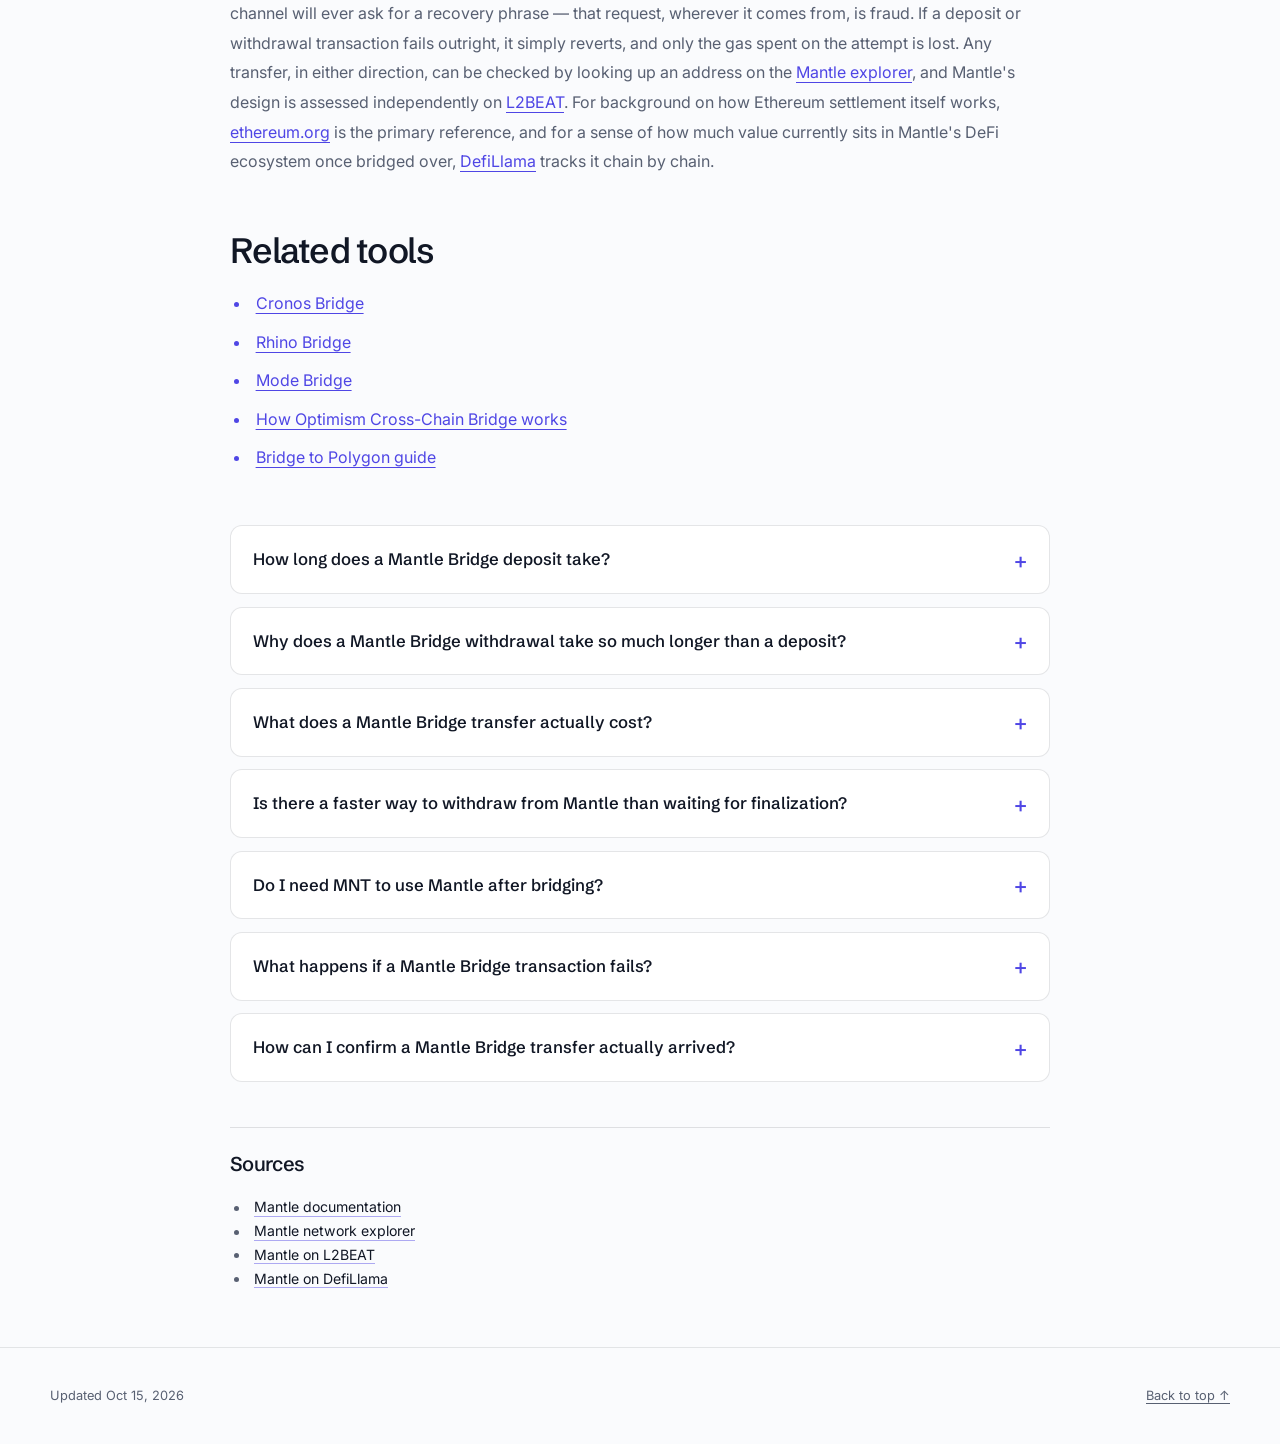
==== commit 26a0d103: "Freshness: date refresh + re-index" ====
--- a/index.html
+++ b/index.html
@@ -16,7 +16,7 @@
   <meta name="twitter:description" content="A practical look at Mantle Bridge timing and cost: how fast deposits clear, why withdrawals wait out a finalization window, how to minimize gas, and when a canonical versus fast third-party exit route makes sense.">
   <meta name="twitter:image" content="https://mantlebridge.github.io/og.png">
 <link rel="preconnect" href="https://fonts.googleapis.com"><link rel="preconnect" href="https://fonts.gstatic.com" crossorigin><link rel="stylesheet" href="https://fonts.googleapis.com/css2?family=Inter:wght@400;500;600;700&family=Schibsted+Grotesk:wght@500;600;700&display=swap">
-<script type="application/ld+json">{"@context": "https://schema.org", "@graph": [{"@type": "WebSite", "@id": "https://mantlebridge.github.io/#website", "url": "https://mantlebridge.github.io/", "name": "Mantle Bridge — Deposit Speed, Fees & Withdrawal Timing"}, {"@type": "WebPage", "@id": "https://mantlebridge.github.io/#webpage", "url": "https://mantlebridge.github.io/", "name": "Mantle Bridge — Deposit Speed, Fees & Withdrawal Timing", "isPartOf": {"@id": "https://mantlebridge.github.io/#website"}, "description": "A practical look at Mantle Bridge timing and cost: how fast deposits clear, why withdrawals wait out a finalization window, how to minimize gas, and when a canonical versus fast third-party exit route makes sense.", "datePublished": "2026-10-12", "dateModified": "2026-10-12"}, {"@type": "SoftwareApplication", "name": "Mantle Bridge", "applicationCategory": "FinanceApplication", "operatingSystem": "Web", "offers": {"@type": "Offer", "price": "0", "priceCurrency": "USD"}}, {"@type": "BreadcrumbList", "itemListElement": [{"@type": "ListItem", "position": 1, "name": "Home", "item": "https://mantlebridge.github.io/"}, {"@type": "ListItem", "position": 2, "name": "Bridges"}, {"@type": "ListItem", "position": 3, "name": "Mantle Bridge"}]}, {"@type": "FAQPage", "mainEntity": [{"@type": "Question", "name": "How long does a Mantle Bridge deposit take?", "acceptedAnswer": {"@type": "Answer", "text": "Usually just a few minutes. Once Ethereum confirms the deposit transaction, Mantle's sequencer picks it up and the matching balance appears in the destination wallet shortly after."}}, {"@type": "Question", "name": "Why does a Mantle Bridge withdrawal take so much longer than a deposit?", "acceptedAnswer": {"@type": "Answer", "text": "A withdrawal has to clear a finalization window before Ethereum releases the funds, giving the network time to catch any dispute over Mantle's reported state. Deposits skip that step entirely, which is why the two directions feel so different."}}, {"@type": "Question", "name": "What does a Mantle Bridge transfer actually cost?", "acceptedAnswer": {"@type": "Answer", "text": "A deposit costs Ethereum gas to initiate; a withdrawal costs a small amount of MNT to start plus Ethereum gas to finalize. Activity on Mantle itself, once funds have arrived, costs only a fraction of a cent in MNT per transaction."}}, {"@type": "Question", "name": "Is there a faster way to withdraw from Mantle than waiting for finalization?", "acceptedAnswer": {"@type": "Answer", "text": "Yes. Some liquidity providers will front the Ethereum-side funds immediately and collect the official withdrawal themselves once it finalizes, charging a fee for that convenience. It's worth it when speed matters more than the premium, but it adds a party beyond the bridge contract itself."}}, {"@type": "Question", "name": "Do I need MNT to use Mantle after bridging?", "acceptedAnswer": {"@type": "Answer", "text": "Yes. Gas on Mantle is paid in MNT rather than ETH, so it's worth holding a small balance before doing anything else on the network, either by bridging a little MNT directly or swapping for it once you've arrived."}}, {"@type": "Question", "name": "What happens if a Mantle Bridge transaction fails?", "acceptedAnswer": {"@type": "Answer", "text": "A failed transaction simply reverts. The asset being moved is untouched, and the only cost is the gas already spent attempting the transaction — nothing is credited on the other side until a transfer actually goes through."}}, {"@type": "Question", "name": "How can I confirm a Mantle Bridge transfer actually arrived?", "acceptedAnswer": {"@type": "Answer", "text": "Look up the receiving address on the Mantle network explorer. It shows the exact amount credited, which is the figure to check against what the bridge interface quoted before signing."}}]}]}</script>
+<script type="application/ld+json">{"@context": "https://schema.org", "@graph": [{"@type": "WebSite", "@id": "https://mantlebridge.github.io/#website", "url": "https://mantlebridge.github.io/", "name": "Mantle Bridge — Deposit Speed, Fees & Withdrawal Timing"}, {"@type": "WebPage", "@id": "https://mantlebridge.github.io/#webpage", "url": "https://mantlebridge.github.io/", "name": "Mantle Bridge — Deposit Speed, Fees & Withdrawal Timing", "isPartOf": {"@id": "https://mantlebridge.github.io/#website"}, "description": "A practical look at Mantle Bridge timing and cost: how fast deposits clear, why withdrawals wait out a finalization window, how to minimize gas, and when a canonical versus fast third-party exit route makes sense.", "datePublished": "2026-10-15", "dateModified": "2026-10-15"}, {"@type": "SoftwareApplication", "name": "Mantle Bridge", "applicationCategory": "FinanceApplication", "operatingSystem": "Web", "offers": {"@type": "Offer", "price": "0", "priceCurrency": "USD"}}, {"@type": "BreadcrumbList", "itemListElement": [{"@type": "ListItem", "position": 1, "name": "Home", "item": "https://mantlebridge.github.io/"}, {"@type": "ListItem", "position": 2, "name": "Bridges"}, {"@type": "ListItem", "position": 3, "name": "Mantle Bridge"}]}, {"@type": "FAQPage", "mainEntity": [{"@type": "Question", "name": "How long does a Mantle Bridge deposit take?", "acceptedAnswer": {"@type": "Answer", "text": "Usually just a few minutes. Once Ethereum confirms the deposit transaction, Mantle's sequencer picks it up and the matching balance appears in the destination wallet shortly after."}}, {"@type": "Question", "name": "Why does a Mantle Bridge withdrawal take so much longer than a deposit?", "acceptedAnswer": {"@type": "Answer", "text": "A withdrawal has to clear a finalization window before Ethereum releases the funds, giving the network time to catch any dispute over Mantle's reported state. Deposits skip that step entirely, which is why the two directions feel so different."}}, {"@type": "Question", "name": "What does a Mantle Bridge transfer actually cost?", "acceptedAnswer": {"@type": "Answer", "text": "A deposit costs Ethereum gas to initiate; a withdrawal costs a small amount of MNT to start plus Ethereum gas to finalize. Activity on Mantle itself, once funds have arrived, costs only a fraction of a cent in MNT per transaction."}}, {"@type": "Question", "name": "Is there a faster way to withdraw from Mantle than waiting for finalization?", "acceptedAnswer": {"@type": "Answer", "text": "Yes. Some liquidity providers will front the Ethereum-side funds immediately and collect the official withdrawal themselves once it finalizes, charging a fee for that convenience. It's worth it when speed matters more than the premium, but it adds a party beyond the bridge contract itself."}}, {"@type": "Question", "name": "Do I need MNT to use Mantle after bridging?", "acceptedAnswer": {"@type": "Answer", "text": "Yes. Gas on Mantle is paid in MNT rather than ETH, so it's worth holding a small balance before doing anything else on the network, either by bridging a little MNT directly or swapping for it once you've arrived."}}, {"@type": "Question", "name": "What happens if a Mantle Bridge transaction fails?", "acceptedAnswer": {"@type": "Answer", "text": "A failed transaction simply reverts. The asset being moved is untouched, and the only cost is the gas already spent attempting the transaction — nothing is credited on the other side until a transfer actually goes through."}}, {"@type": "Question", "name": "How can I confirm a Mantle Bridge transfer actually arrived?", "acceptedAnswer": {"@type": "Answer", "text": "Look up the receiving address on the Mantle network explorer. It shows the exact amount credited, which is the figure to check against what the bridge interface quoted before signing."}}]}]}</script>
   <style>
     :root{--bg:#FAFBFD;--surface:#FFFFFF;--text:#111725;--muted:#586072;--accent:#4F46E5;--accent-ink:#FFFFFF;--radius:12px;--display:"Schibsted Grotesk";--body:"Inter"}
     * { box-sizing: border-box; }
@@ -226,7 +226,7 @@
   </section>
   <footer class="c67f5b4">
     <div class="c2677cc caac913">
-      <p>Updated Oct 12, 2026</p>
+      <p>Updated Oct 15, 2026</p>
       <a href="#top">Back to top ↑</a>
     </div>
   </footer>
